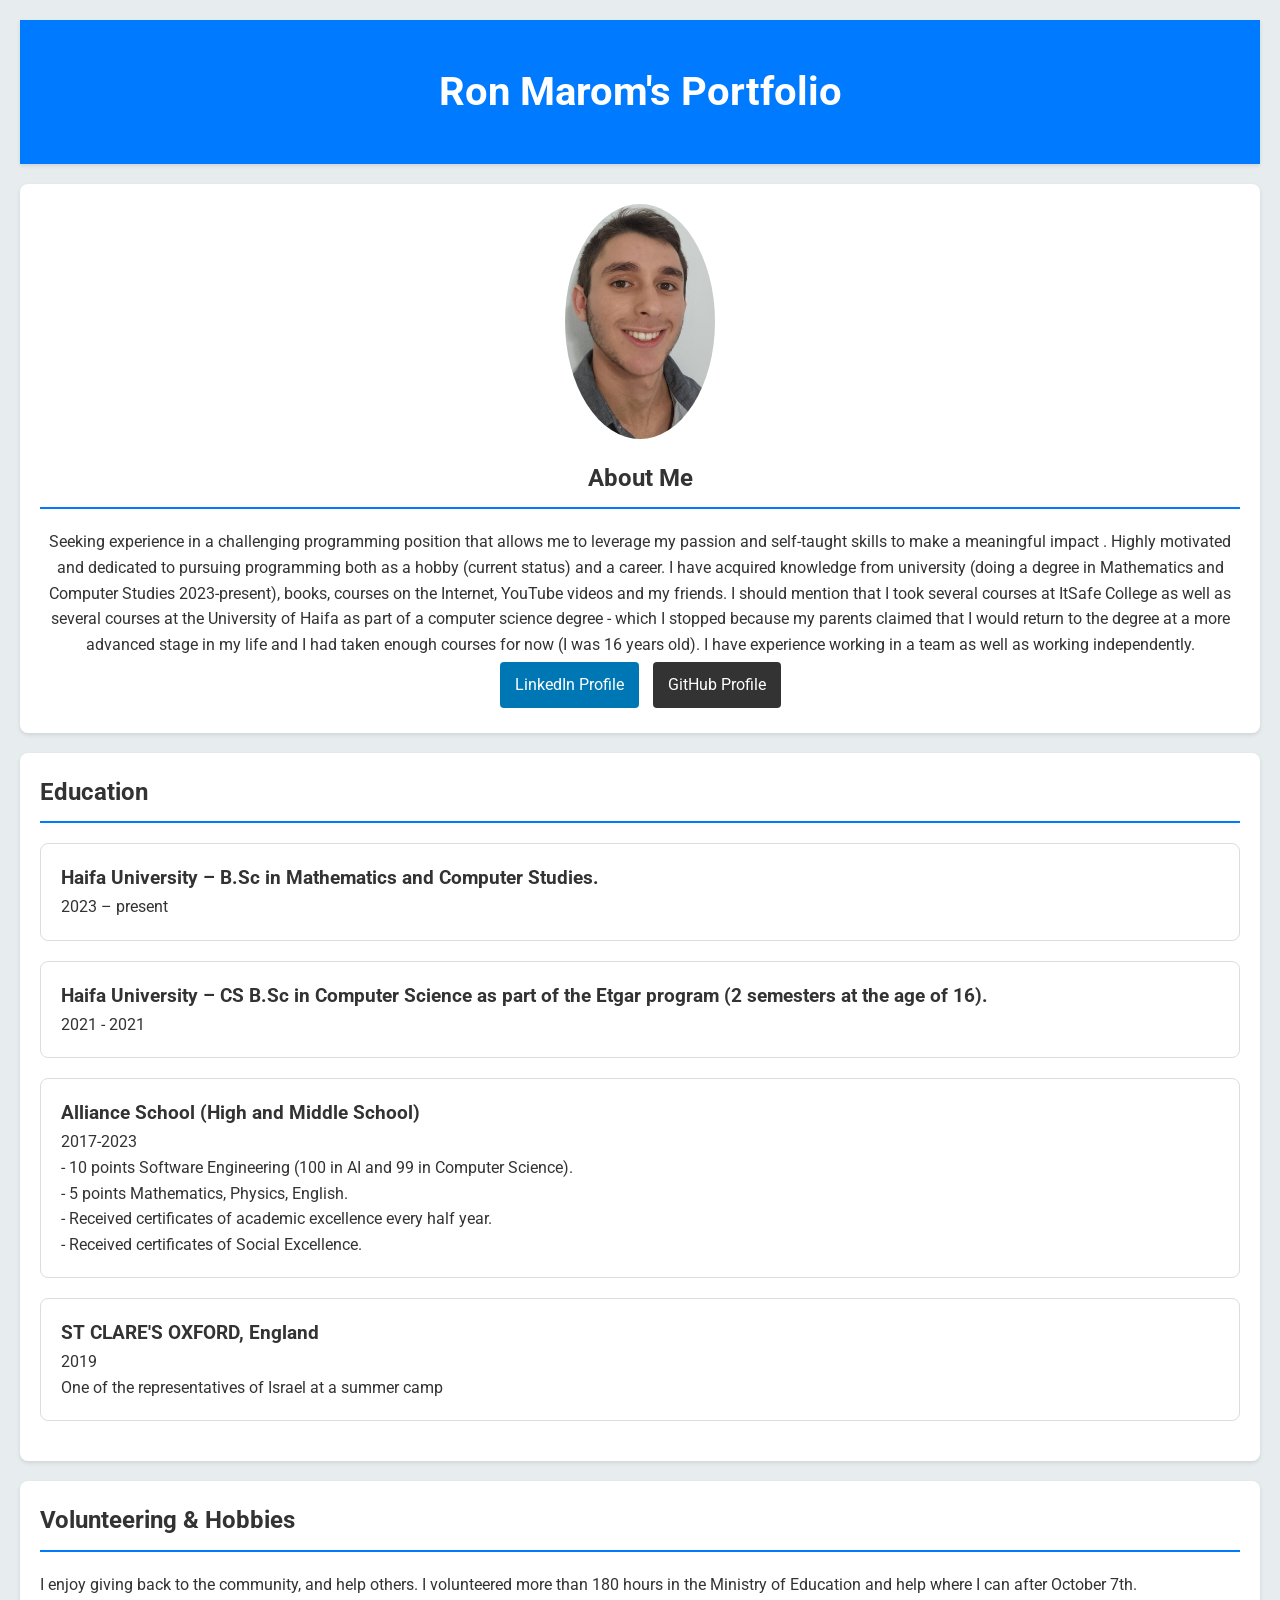
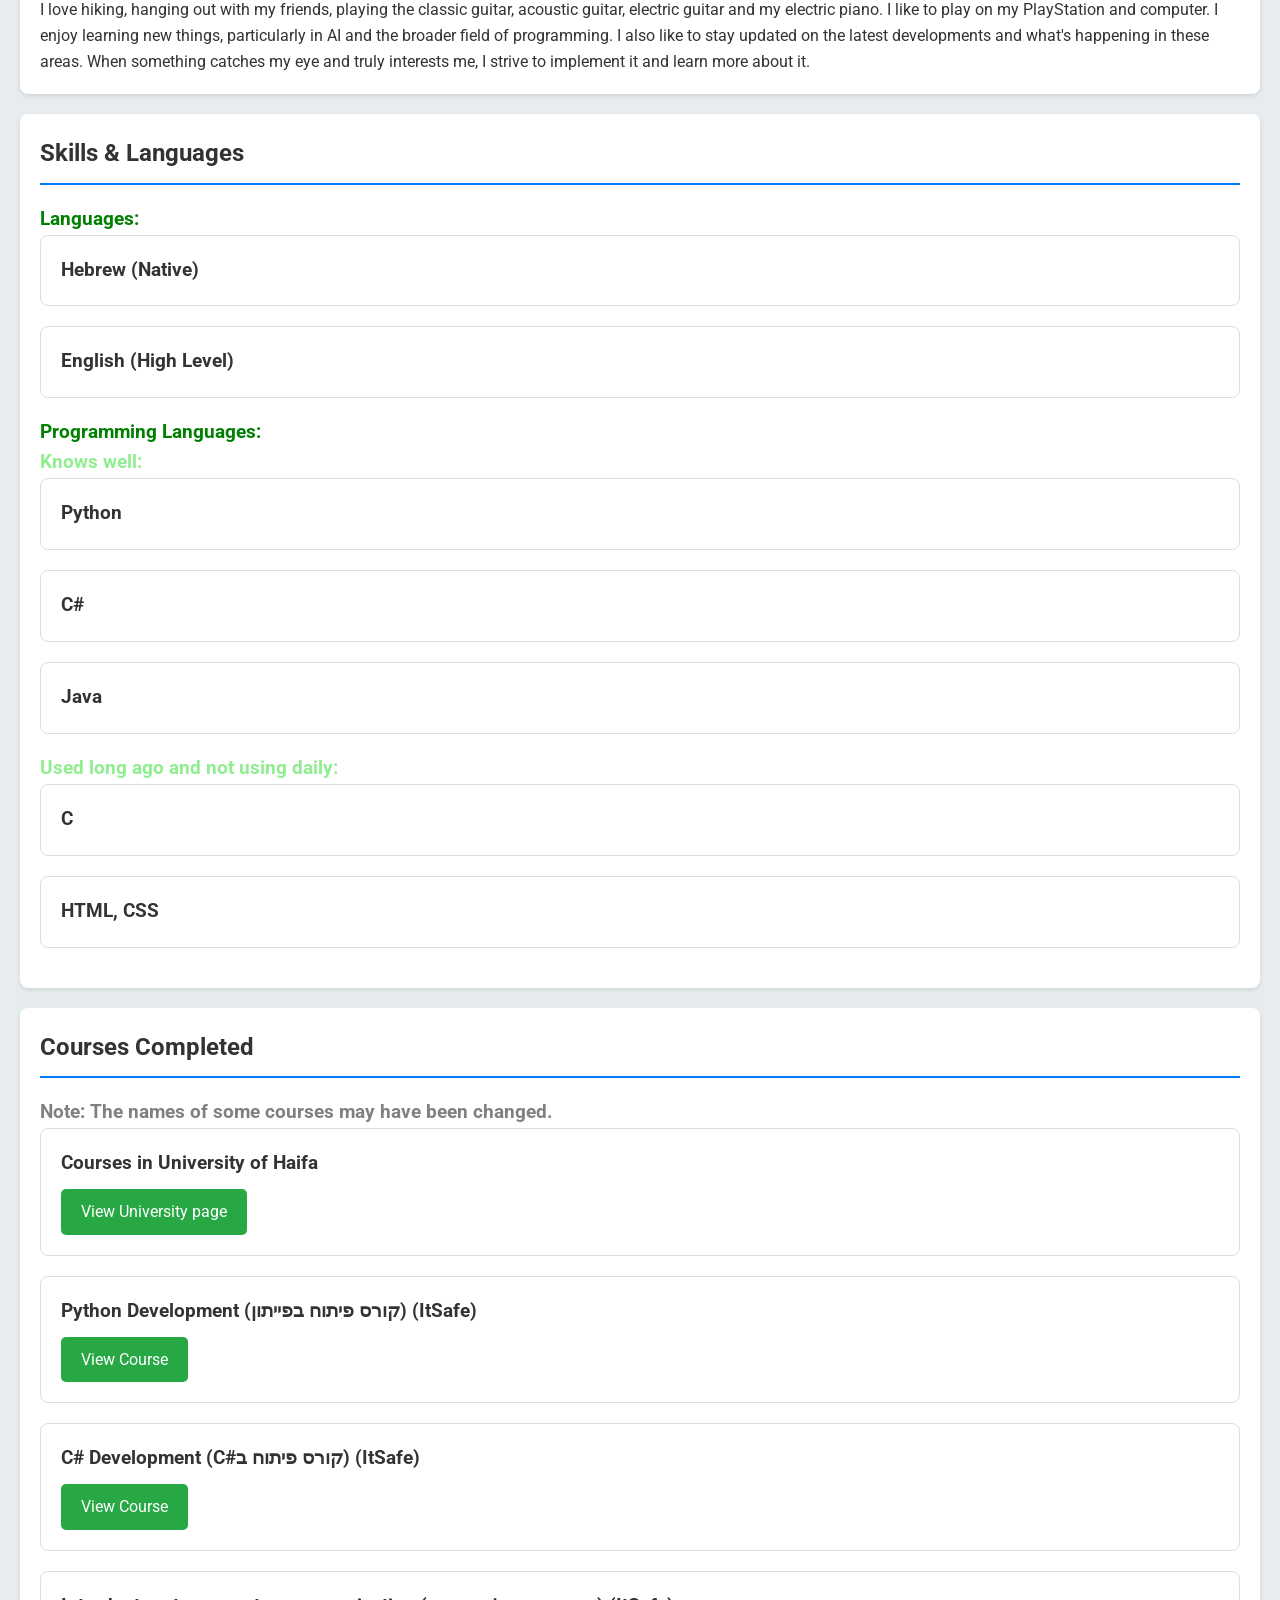
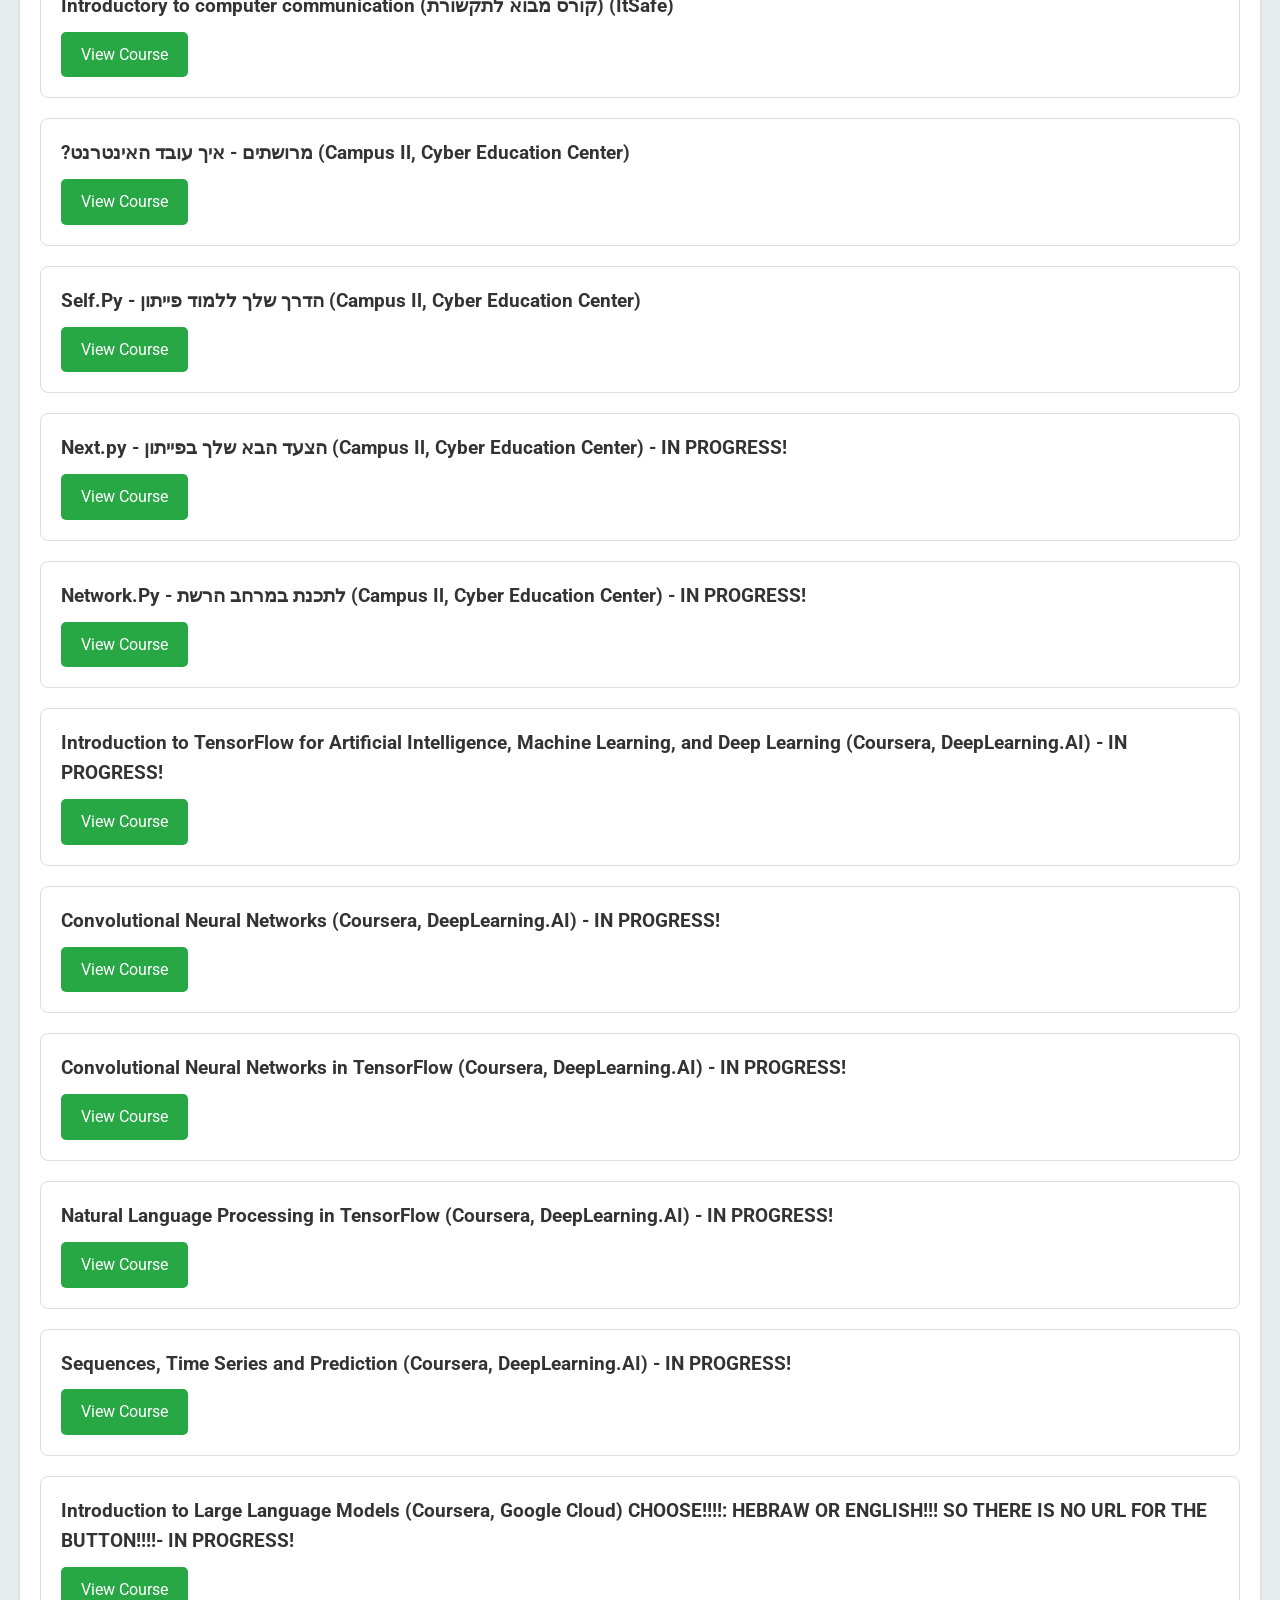
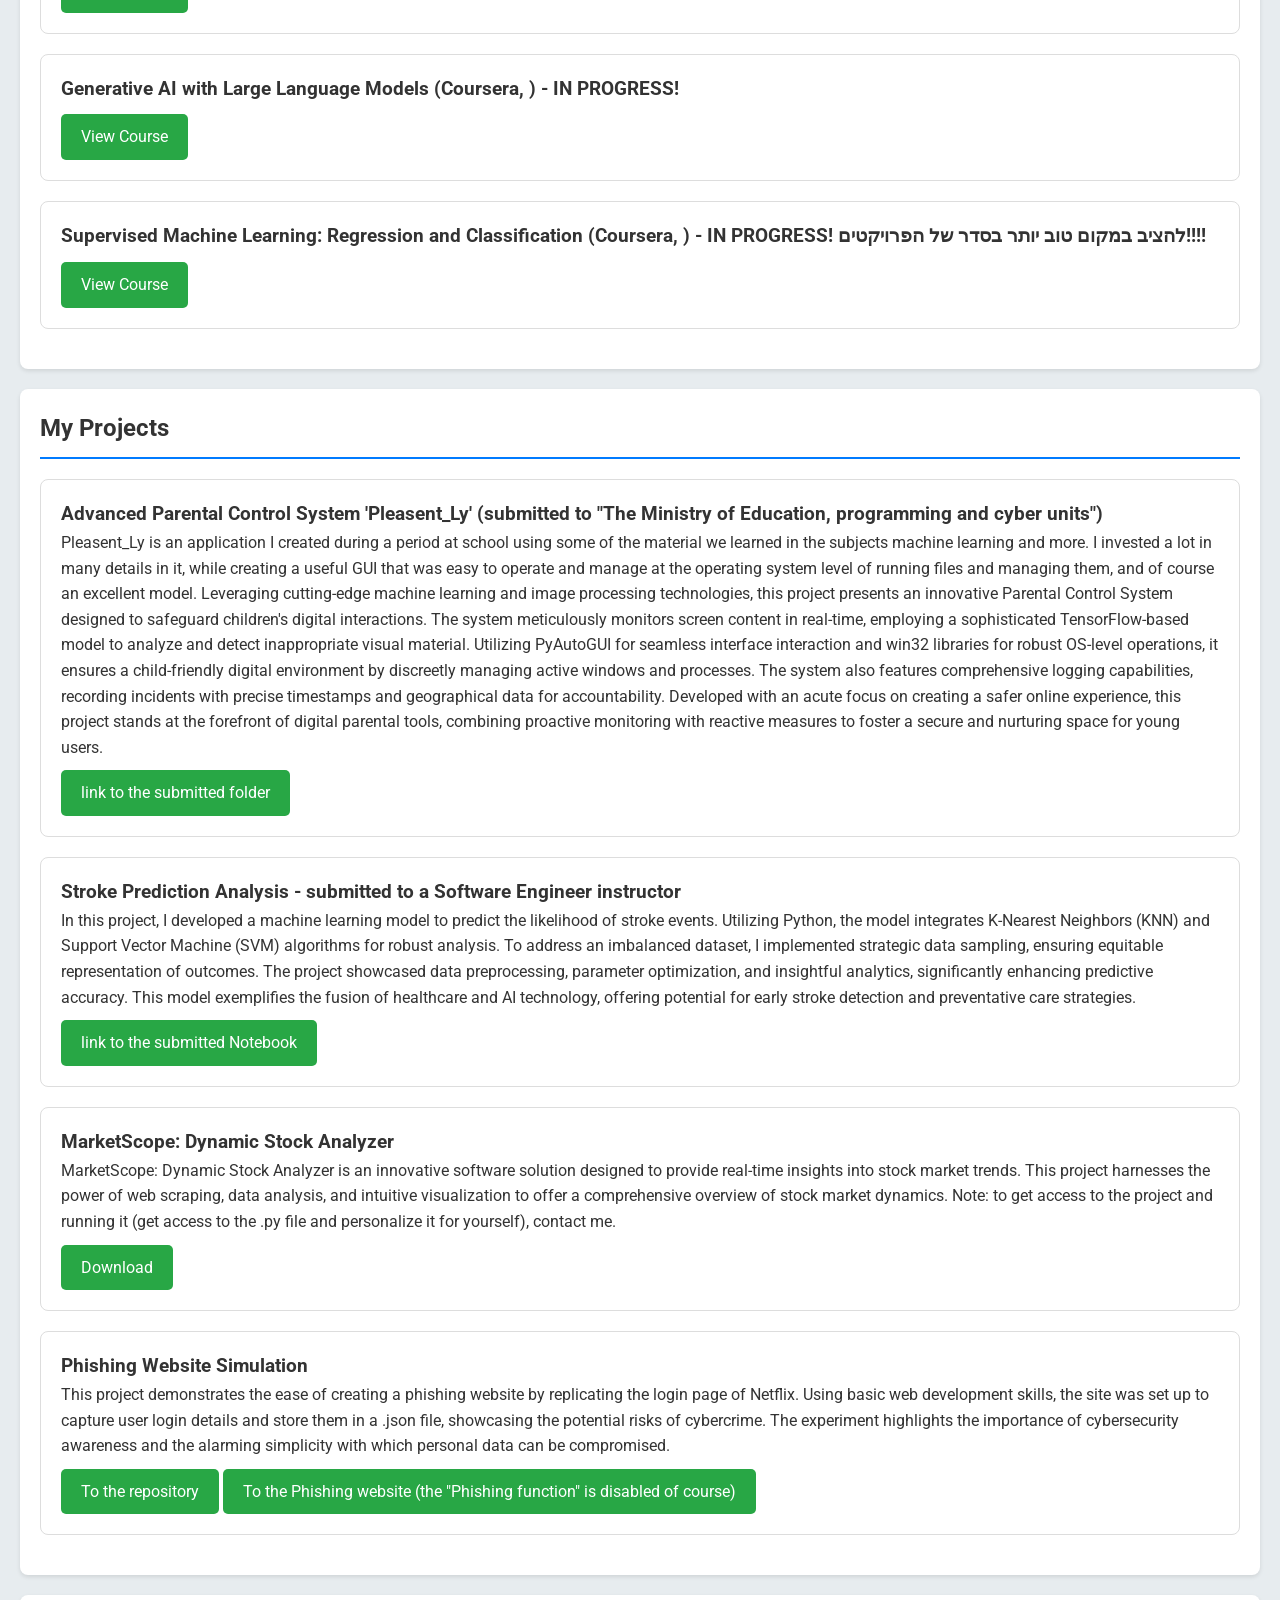
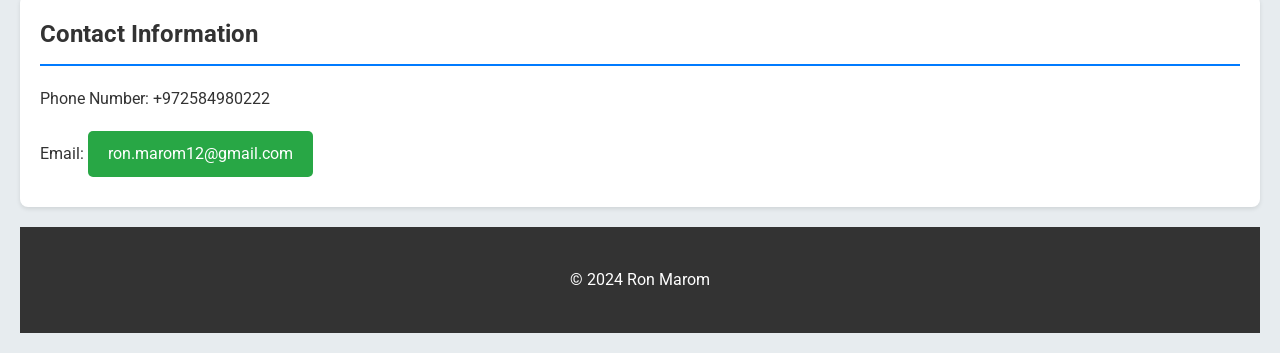
==== index.html @ 5d517dc3 "Update index.html" ====
<!DOCTYPE html>
<html lang="en">
<head>
    <meta charset="UTF-8">
    <meta name="viewport" content="width=device-width, initial-scale=1.0">
    <title>Ron Marom's Portfolio</title>
    <link rel="stylesheet" href="style.css">
</head>
<body>
    <header>
        <h1>Ron Marom's Portfolio</h1>
    </header>

    <section id="about-me">
        <img src="/picture website ron marom.jpg" alt="Ron Marom" class="profile-pic">
        <div class="about-me-content">
            <h2>About Me</h2>
            <p>Seeking experience in a challenging programming position that allows me to leverage my passion and self-taught skills to make a meaningful impact . Highly motivated and dedicated to pursuing programming both as a hobby (current status) and a career. I have acquired knowledge from university (doing a degree in Mathematics and Computer Studies 2023-present), books, courses on the Internet, YouTube videos and my friends. I should mention that I took several courses at ItSafe College as well as several courses at the University of Haifa as part of a computer science degree - which I stopped because my parents claimed that I would return to the degree at a more advanced stage in my life and I had taken enough courses for now (I was 16 years old). I have experience working in a team as well as working independently.</p>
            <a href="https://www.linkedin.com/in/ron-marom-87253628a/" target="_blank" class="linkedin-button">LinkedIn Profile</a>
            <a href="https://github.com/ron-marom12" target="_blank" class="github-button">GitHub Profile</a>
        </div>
    </section>


    <section id="education">
        <h2>Education</h2>
	<div class="education-class">
        <h3>Haifa University – B.Sc in Mathematics and Computer Studies.</h3>
	<p>2023 – present</p>
        </div>
	<div class="education-class">
        <h3>Haifa University – CS B.Sc in Computer Science as part of the Etgar program (2 semesters at the age of 16).</h3>
	<p>2021 - 2021</p>
        </div>
	<div class="education-class">
        <h3>Alliance School (High and Middle School)</h3>
	<p>2017-2023</p>
	<p>- 10 points Software Engineering (100 in AI and 99 in Computer Science).</p>
	<p>- 5 points Mathematics, Physics, English.</p>
	<p>- Received certificates of academic excellence every half year.</p>
	<p>- Received certificates of Social Excellence.</p>
        </div>
	<div class="education-class">
        <h3>ST CLARE'S OXFORD, England</h3>
	<p>
	   <p>2019</p>
	   <p>One of the representatives of Israel at a summer camp</p>
	</p>
        </div>
<!-- 	<div class="education-class">
        <h3>a new Educational institution</h3>
	<p></p>
        </div> -->
    </section>

	

    <section id="volunteering-hobbies">
        <h2>Volunteering & Hobbies</h2>
        <p>I enjoy giving back to the community, and help others. I volunteered more than 180 hours in the Ministry of Education and help where I can after October 7th.</p>
	<p></p>
	<p></p>
        <p>I love hiking, hanging out with my friends, playing the classic guitar, acoustic guitar, electric guitar and my electric piano. I like to play on my PlayStation and computer. I enjoy learning new things, particularly in AI and the broader field of programming. I also like to stay updated on the latest developments and what's happening in these areas. When something catches my eye and truly interests me, I strive to implement it and learn more about it.</p>
    </section>


	
    <section id="skills-languages">
        <h2>Skills & Languages</h2>
	<h3 style="color:green;">Languages:</h3>
	<div class="skills-languages-class">
        <h3>Hebrew (Native)</h3>
        </div>
	<div class="skills-languages-class">
        <h3>English (High Level)</h3>
        </div>
        <h3  style="color:green;">Programming Languages:</h3>
	<h3 style="color:lightgreen;">Knows well:</h3>
	<div class="skills-languages-class">
        <h3>Python</h3>
        </div>
	<div class="skills-languages-class">
        <h3>C#</h3>
        </div>
	<div class="skills-languages-class">
        <h3>Java</h3>
        </div>
	<h3 style="color:lightgreen;">Used long ago and not using daily:</h3>
	<div class="skills-languages-class">
        <h3>C</h3>
        </div>
	<div class="skills-languages-class">
        <h3>HTML, CSS</h3>
        </div>
<!-- 	<div class="skills-languages-class">
        <h3>a new programming language</h3>
        </div> -->
    </section>

        
<!-- לזכור קורסים רומאן איטסייף, קורסרה, קמפוס איי אל, להוסיף איפשהו שאוהב לקרוא ספרים מעניינים כולל במחשבים... וגם לכתוב על שמנגן, מנסה להתמחות ולהתנסות כמה שיותר במאשין לרנינג, לומד ואוהב מתמטיקה שכמובן זה בא ביחד עם המאשין לרנינג, ועוד,12
<!-- לבדוק קורסים ודברים להוסיף מהקורות חיים ומהקובץ קורסים שעשיתי -->
    <section id="courses">
        <h2>Courses Completed</h2>
	<h3 style="color:grey;">Note: The names of some courses may have been changed.</h3>
	<div class="course">
	    <h3>Courses in University of Haifa</h3>
            <a href="https://www.haifa.ac.il/" target="_blank">View University page</a>
        </div>
        <div class="course">
            <h3>Python Development (קורס פיתוח בפייתון) (ItSafe)</h3>
            <a href="https://www.itsafe.co.il/courses" target="_blank">View Course</a>
        </div>
	<div class="course">
            <h3>C# Development (C#קורס פיתוח ב) (ItSafe)</h3>
            <a href="https://www.itsafe.co.il/courses" target="_blank">View Course</a>
        </div>
        <div class="course">
            <h3>Introductory to computer communication (קורס מבוא לתקשורת) (ItSafe)</h3>
            <a href="https://www.itsafe.co.il/courses" target="_blank">View Course</a>
        </div>
	<div class="course">
            <h3>?מרושתים - איך עובד האינטרנט (Campus Il, Cyber Education Center)</h3>
            <a href="https://campus.gov.il/course/cs-gov-cs-reshatot101" target="_blank">View Course</a>
        </div>
        <div class="course">
            <h3>Self.Py - הדרך שלך ללמוד פייתון (Campus Il, Cyber Education Center)</h3>
            <a href="https://campus.gov.il/course/cs-gov-pythonselfpy101-he" target="_blank">View Course</a>
        </div>
	<div class="course">
            <h3>Next.py - הצעד הבא שלך בפייתון (Campus Il, Cyber Education Center) - IN PROGRESS!</h3>
            <a href="https://campus.gov.il/course/cs-gov-cs-nextpy102" target="_blank">View Course</a>
        </div>
	<div class="course">
            <h3>Network.Py - לתכנת במרחב הרשת (Campus Il, Cyber Education Center) - IN PROGRESS!</h3>
            <a href="https://campus.gov.il/course/cs-gov-cs-networkpy103" target="_blank">View Course</a>
        </div>
	<div class="course">
            <h3>Introduction to TensorFlow for Artificial Intelligence, Machine Learning, and Deep Learning (Coursera, DeepLearning.AI) - IN PROGRESS!</h3>
            <a href="https://www.coursera.org/learn/introduction-tensorflow" target="_blank">View Course</a>
        </div>
	<div class="course">
            <h3>Convolutional Neural Networks (Coursera, DeepLearning.AI) - IN PROGRESS!</h3>
            <a href="https://www.coursera.org/learn/convolutional-neural-networks" target="_blank">View Course</a>
        </div>
	<div class="course">
            <h3>Convolutional Neural Networks in TensorFlow (Coursera, DeepLearning.AI) - IN PROGRESS!</h3>
            <a href="https://www.coursera.org/learn/convolutional-neural-networks-tensorflow" target="_blank">View Course</a>
        </div>
	<div class="course">
            <h3>Natural Language Processing in TensorFlow (Coursera, DeepLearning.AI) - IN PROGRESS!</h3>
            <a href="https://www.coursera.org/learn/natural-language-processing-tensorflow" target="_blank">View Course</a>
        </div>
	<div class="course">
            <h3>Sequences, Time Series and Prediction (Coursera, DeepLearning.AI) - IN PROGRESS!</h3>
            <a href="https://www.coursera.org/learn/tensorflow-sequences-time-series-and-prediction" target="_blank">View Course</a>
        </div>
	<div class="course">
            <h3>Introduction to Large Language Models (Coursera, Google Cloud) CHOOSE!!!!: HEBRAW OR ENGLISH!!! SO THERE IS NO URL FOR THE BUTTON!!!!- IN PROGRESS!</h3>
            <a href="course-url" target="_blank">View Course</a>
        </div>
	<div class="course">
            <h3>Generative AI with Large Language Models (Coursera, ) - IN PROGRESS!</h3>
            <a href="https://www.coursera.org/learn/generative-ai-with-llms?action=enroll#modules" target="_blank">View Course</a>
        </div>
	<div class="course">
            <h3>Supervised Machine Learning: Regression and Classification (Coursera, ) - IN PROGRESS! להציב במקום טוב יותר בסדר של הפרויקטים!!!!</h3>
            <a href="https://www.coursera.org/learn/machine-learning" target="_blank">View Course</a>
        </div>
<!-- 	<div class="course">
            <h3>Course Title</h3>
            <a href="course-url" target="_blank">View Course</a>
        </div> -->
    </section>

	
    <section id="projects">
        <h2>My Projects</h2>
        <div class="project">
            <h3>Advanced Parental Control System 'Pleasent_Ly' (submitted to "The Ministry of Education, programming and cyber units")</h3>
            <p>Pleasent_Ly is an application I created during a period at school using some of the material we learned in the subjects machine learning and more. I invested a lot in many details in it, while creating a useful GUI that was easy to operate and manage at the operating system level of running files and managing them, and of course an excellent model. Leveraging cutting-edge machine learning and image processing technologies, this project presents an innovative Parental Control System designed to safeguard children's digital interactions. The system meticulously monitors screen content in real-time, employing a sophisticated TensorFlow-based model to analyze and detect inappropriate visual material. Utilizing PyAutoGUI for seamless interface interaction and win32 libraries for robust OS-level operations, it ensures a child-friendly digital environment by discreetly managing active windows and processes. The system also features comprehensive logging capabilities, recording incidents with precise timestamps and geographical data for accountability. Developed with an acute focus on creating a safer online experience, this project stands at the forefront of digital parental tools, combining proactive monitoring with reactive measures to foster a secure and nurturing space for young users.</p>
            <a href="https://drive.google.com/drive/folders/1erbhEa-tln_pJ8G30lc0pmxCx2pd1mB_?usp=sharing">link to the submitted folder</a>
        </div>
        <div class="project">
            <h3>Stroke Prediction Analysis - submitted to a Software Engineer instructor</h3>
            <p>In this project, I developed a machine learning model to predict the likelihood of stroke events. Utilizing Python, the model integrates K-Nearest Neighbors (KNN) and Support Vector Machine (SVM) algorithms for robust analysis. To address an imbalanced dataset, I implemented strategic data sampling, ensuring equitable representation of outcomes. The project showcased data preprocessing, parameter optimization, and insightful analytics, significantly enhancing predictive accuracy. This model exemplifies the fusion of healthcare and AI technology, offering potential for early stroke detection and preventative care strategies.</p>
            <a href="https://colab.research.google.com/drive/10Z0AX8seebVqzx-fBALNTyC-_MYOk-PQ?usp=sharing">link to the submitted Notebook</a>
        </div>
        <div class="project">
            <h3>MarketScope: Dynamic Stock Analyzer</h3>
            <p>MarketScope: Dynamic Stock Analyzer is an innovative software solution designed to provide real-time insights into stock market trends. This project harnesses the power of web scraping, data analysis, and intuitive visualization to offer a comprehensive overview of stock market dynamics. Note: to get access to the project and running it (get access to the .py file and personalize it for yourself), contact me.</p>
            <a href="https://github.com/ron-marom12/ron-marom12.github.io/blob/main/stock_analayze_USA.zip" download>Download</a>
        </div>
        <div class="project">
            <h3>Phishing Website Simulation</h3>
            <p>This project demonstrates the ease of creating a phishing website by replicating the login page of Netflix. Using basic web development skills, the site was set up to capture user login details and store them in a .json file, showcasing the potential risks of cybercrime. The experiment highlights the importance of cybersecurity awareness and the alarming simplicity with which personal data can be compromised.</p>
            <a href="https://github.com/ron-marom12/netflix">To the repository</a>
	    <a href="https://ron-marom12.github.io/netflix">To the Phishing website (the "Phishing function" is disabled of course)</a>
        </div>
<!--         <div class="project">
            <h3>Project Title</h3>
            <p>Project description...</p>
            <a href="path/to/project/file.zip" download>Download</a>
        </div> -->
    </section>
	
    <section id="contact-info">
        <h2>Contact Information</h2>
        <p>Phone Number: +972584980222</p>
        <p>Email: <a href="mailto:ron.marom12@gmail.com">ron.marom12@gmail.com</a></p>
    </section>

    <footer>
        <p>&copy; 2024 Ron Marom</p>
    </footer>
</body>
</html>
---- style.css ----
@import url('https://fonts.googleapis.com/css2?family=Roboto:wght@400;700&display=swap');

* {
    margin: 0;
    padding: 0;
    box-sizing: border-box;
}

body {
    font-family: 'Roboto', sans-serif;
    line-height: 1.6;
    background-color: #e7ecef;
    color: #333;
    padding: 20px;
}

header {
    background: #007bff;
    color: #fff;
    padding: 40px 0;
    text-align: center;
    box-shadow: 0 2px 4px rgba(0,0,0,0.1);
}

header h1 {
    font-size: 2.5rem;
}

section {
    margin: 20px 0;
    padding: 20px;
    background: white;
    border-radius: 8px;
    box-shadow: 0 2px 4px rgba(0,0,0,0.1);
}

#about-me h2, #skills-languages h2, #education h2, #projects h2, #volunteering-hobbies h2, #courses h2, #contact-info h2 {
    border-bottom: 2px solid #007bff;
    padding-bottom: 10px;
    margin-bottom: 20px;
}

#about-me {
    display: flex;
    flex-direction: column;
    align-items: center;
    text-align: center;
}

.profile-pic {
    width: 100%;
    max-width: 150px;
    height: auto;
    border-radius: 50%;
    margin-bottom: 20px;
}

.education-class, .skills-languages-class, .course, .project, .volunteering-hobbies {
    margin-bottom: 20px;
    padding: 20px;
    border: 1px solid #ddd;
    border-radius: 8px;
}

.education-class:hover, .skills-languages-class:hover, .project:hover, .course:hover {
    transform: translateY(-5px);
    box-shadow: 0 5px 15px rgba(0,0,0,0.2);
}

.linkedin-button, .github-button {
    padding: 10px 15px;
    margin: 5px;
    background-color: #0077b5;
    color: #fff;
    text-decoration: none;
    border-radius: 4px;
    transition: background-color 0.2s;
}

.github-button {
    background-color: #333;
}

.linkedin-button:hover {
    background-color: #005983;
}

.github-button:hover {
    background-color: #24292e;
}

footer {
    text-align: center;
    padding: 40px 0;
    background: #333;
    color: white;
}

a {
    display: inline-block;
    margin-top: 10px;
    padding: 10px 20px;
    background-color: #28a745;
    color: white;
    text-decoration: none;
    border-radius: 5px;
    transition: background-color 0.3s ease;
}

a:hover {
    background-color: #218838;
}

#contact-info p {
    margin-bottom: 10px;
}
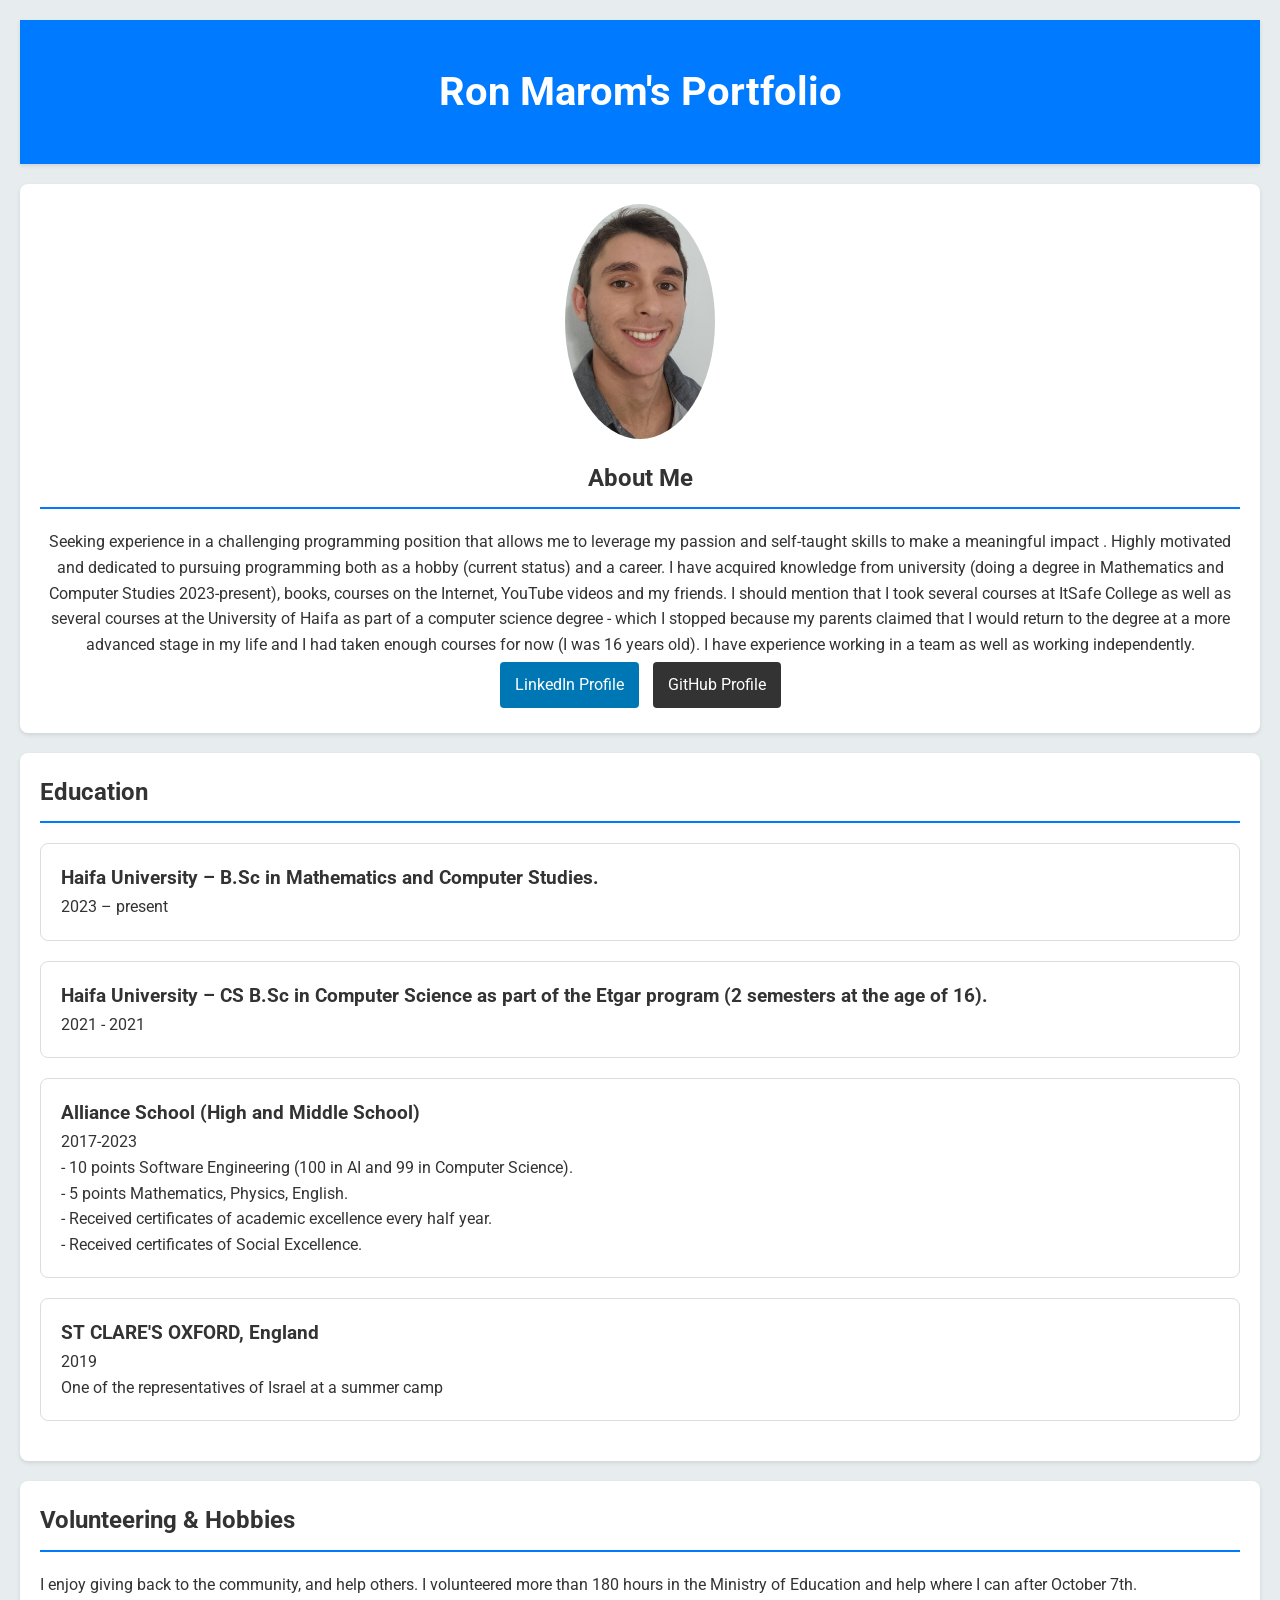
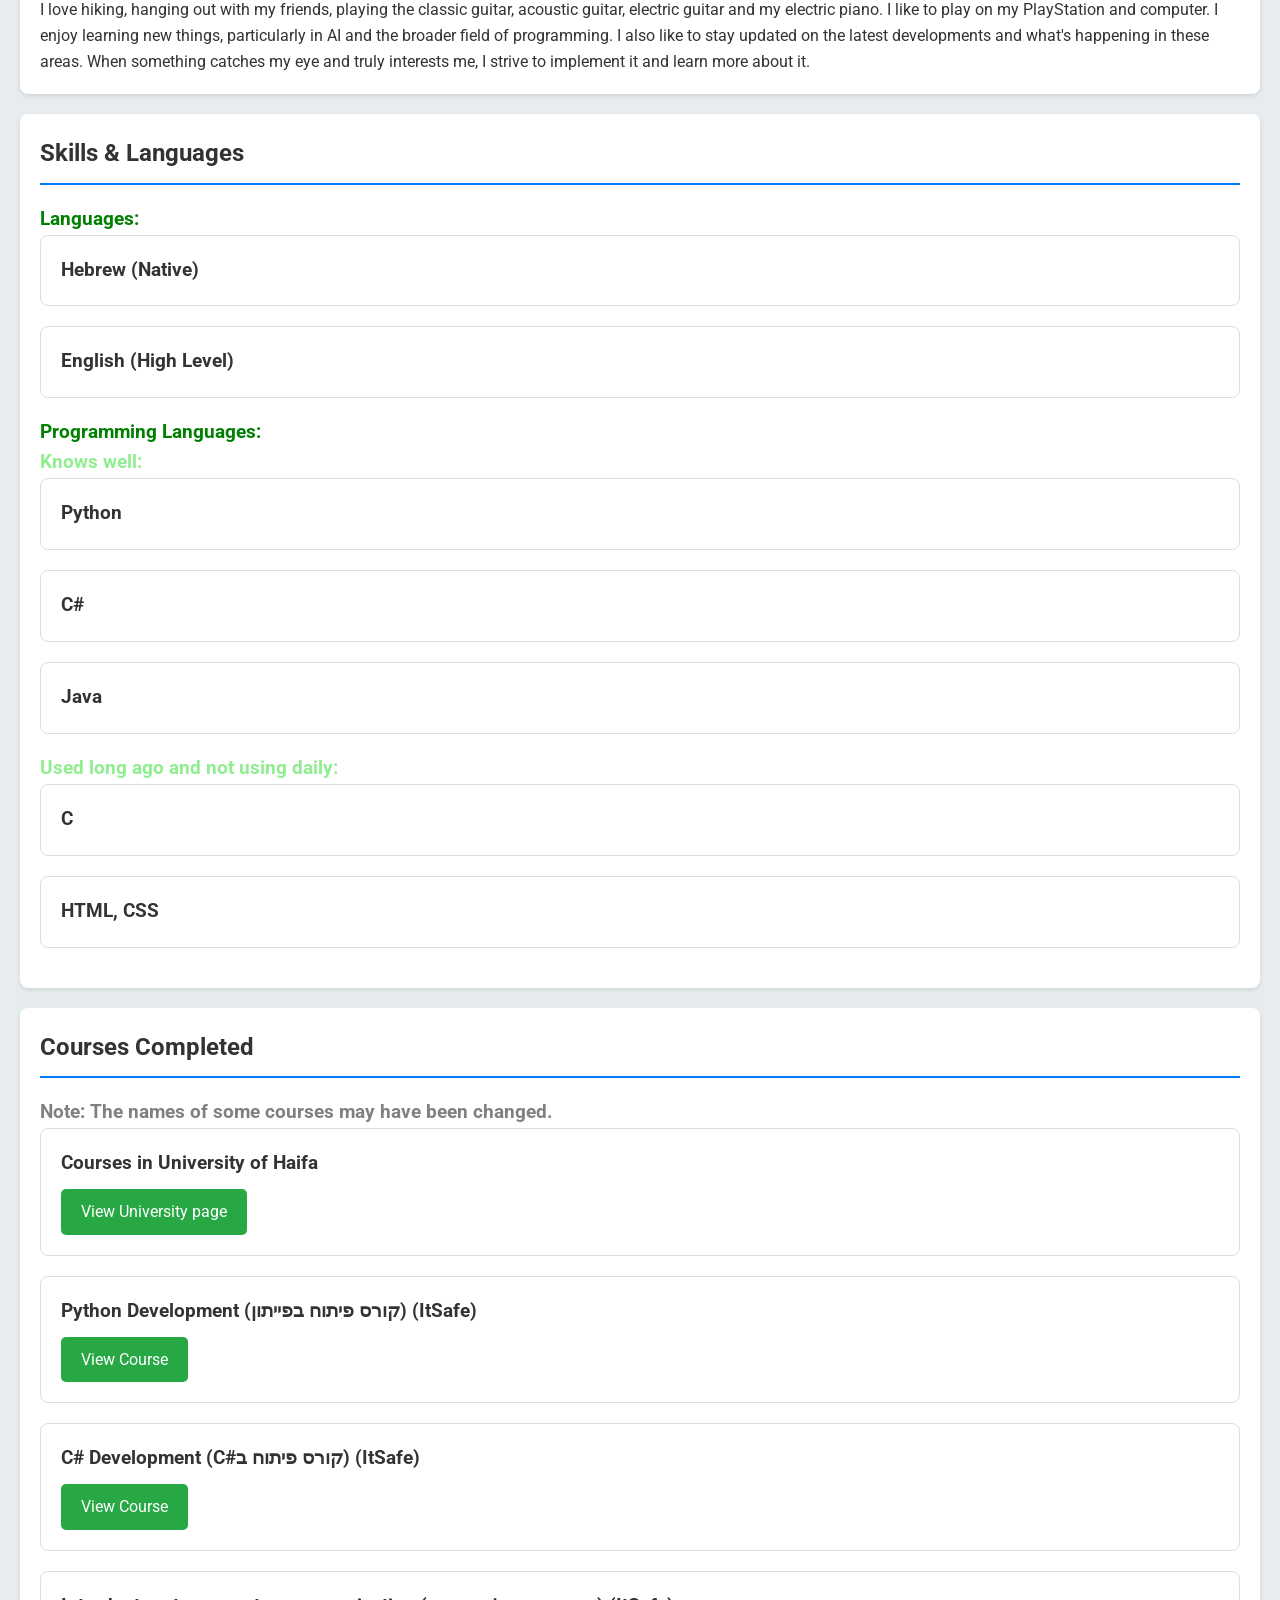
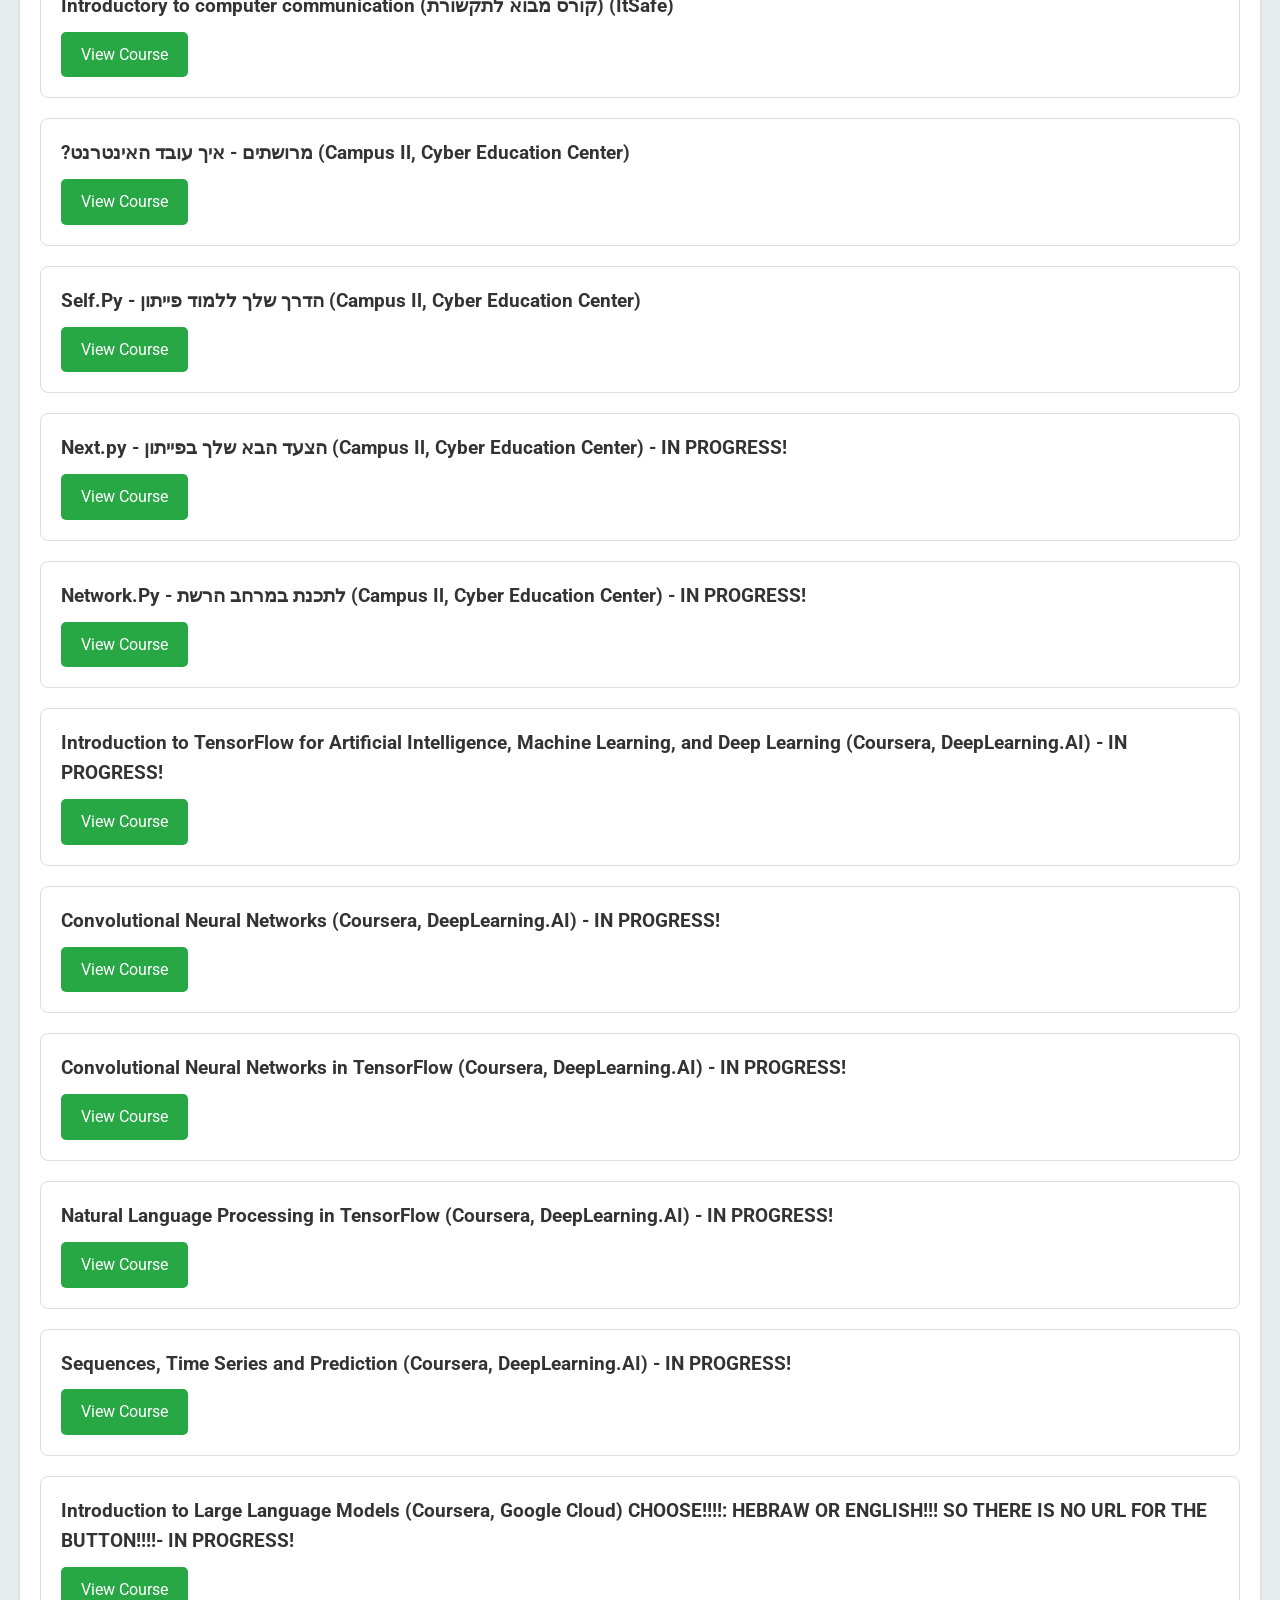
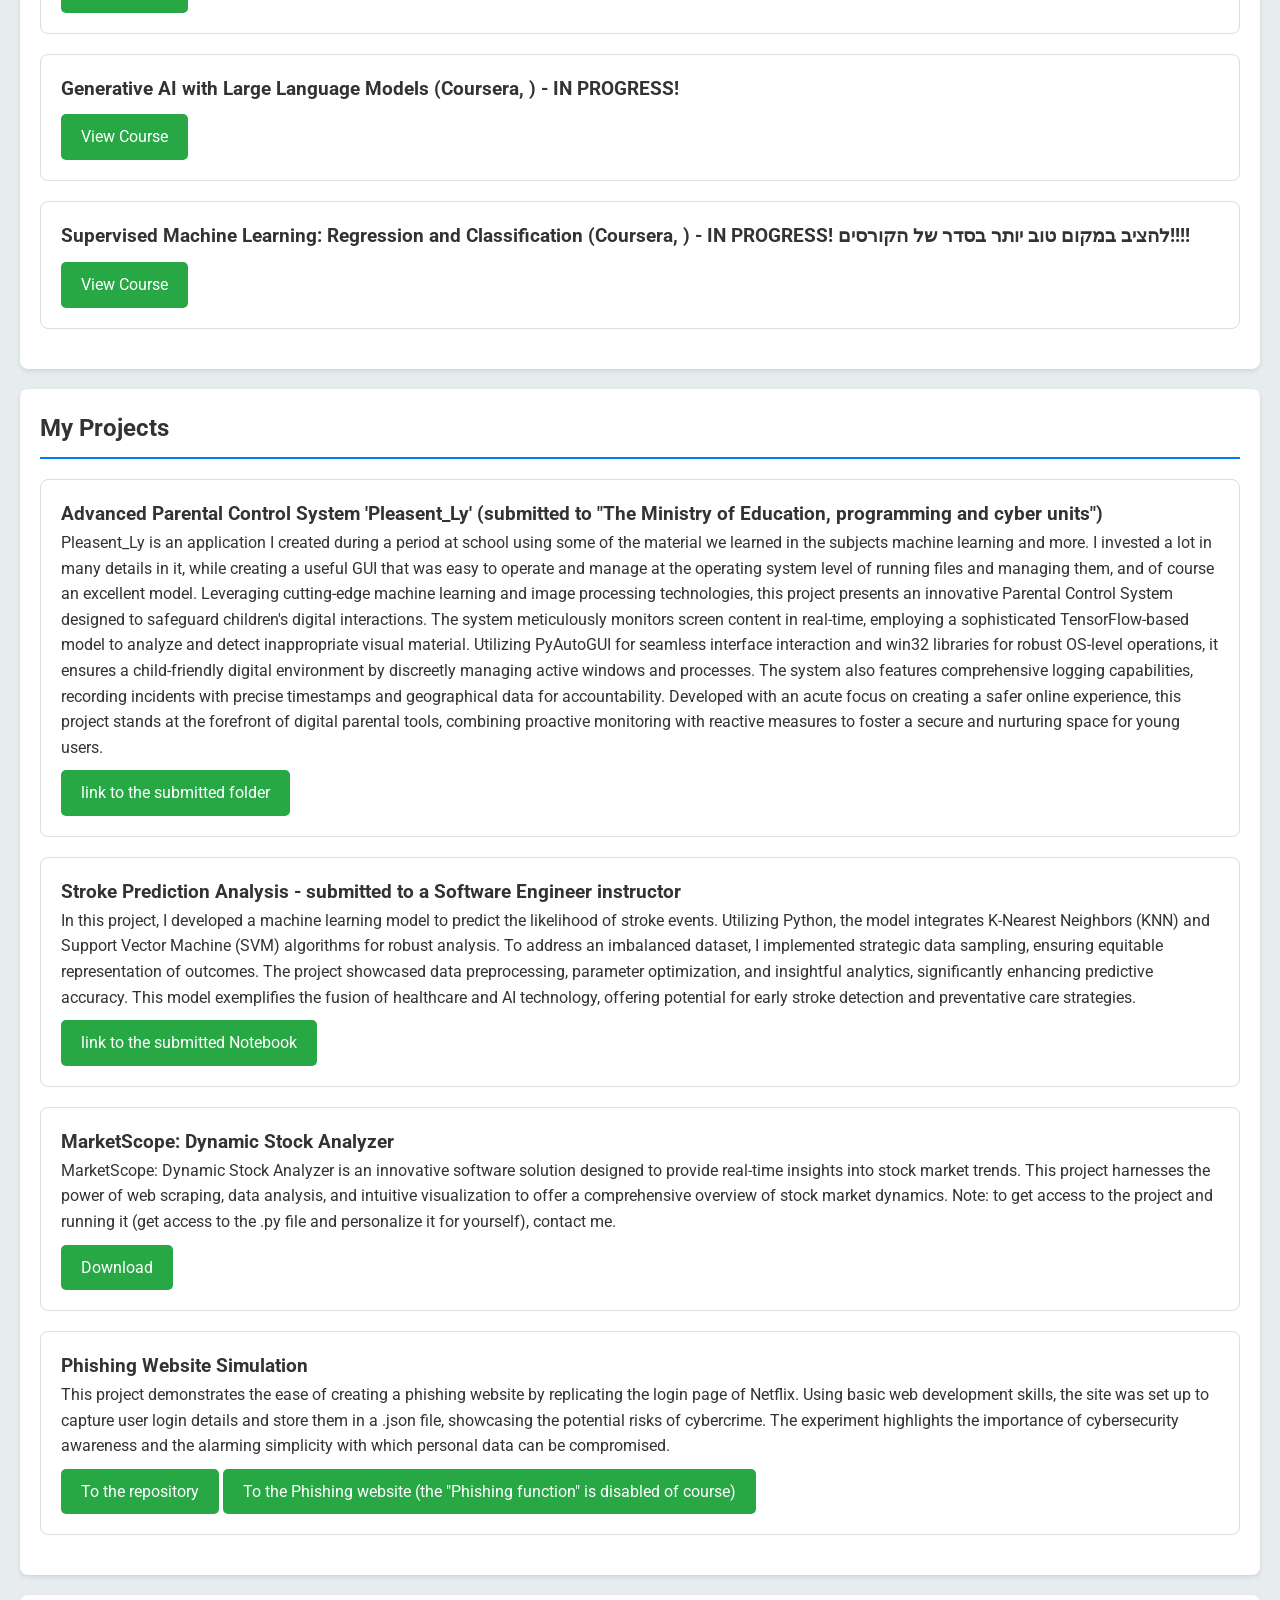
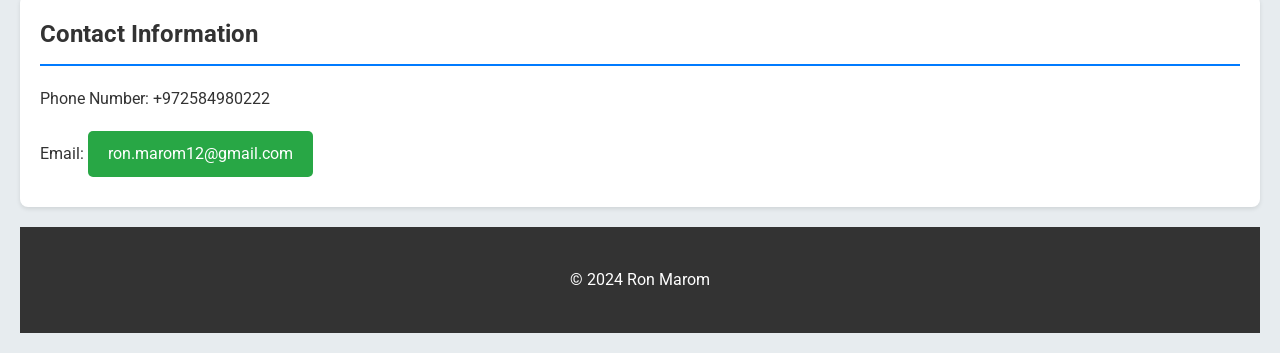
==== commit f44efb63: "Update index.html" ====
--- a/index.html
+++ b/index.html
@@ -164,7 +164,7 @@
             <a href="https://www.coursera.org/learn/generative-ai-with-llms?action=enroll#modules" target="_blank">View Course</a>
         </div>
 	<div class="course">
-            <h3>Supervised Machine Learning: Regression and Classification (Coursera, ) - IN PROGRESS! להציב במקום טוב יותר בסדר של הפרויקטים!!!!</h3>
+            <h3>Supervised Machine Learning: Regression and Classification (Coursera, ) - IN PROGRESS! להציב במקום טוב יותר בסדר של הקורסים!!!!</h3>
             <a href="https://www.coursera.org/learn/machine-learning" target="_blank">View Course</a>
         </div>
 <!-- 	<div class="course">
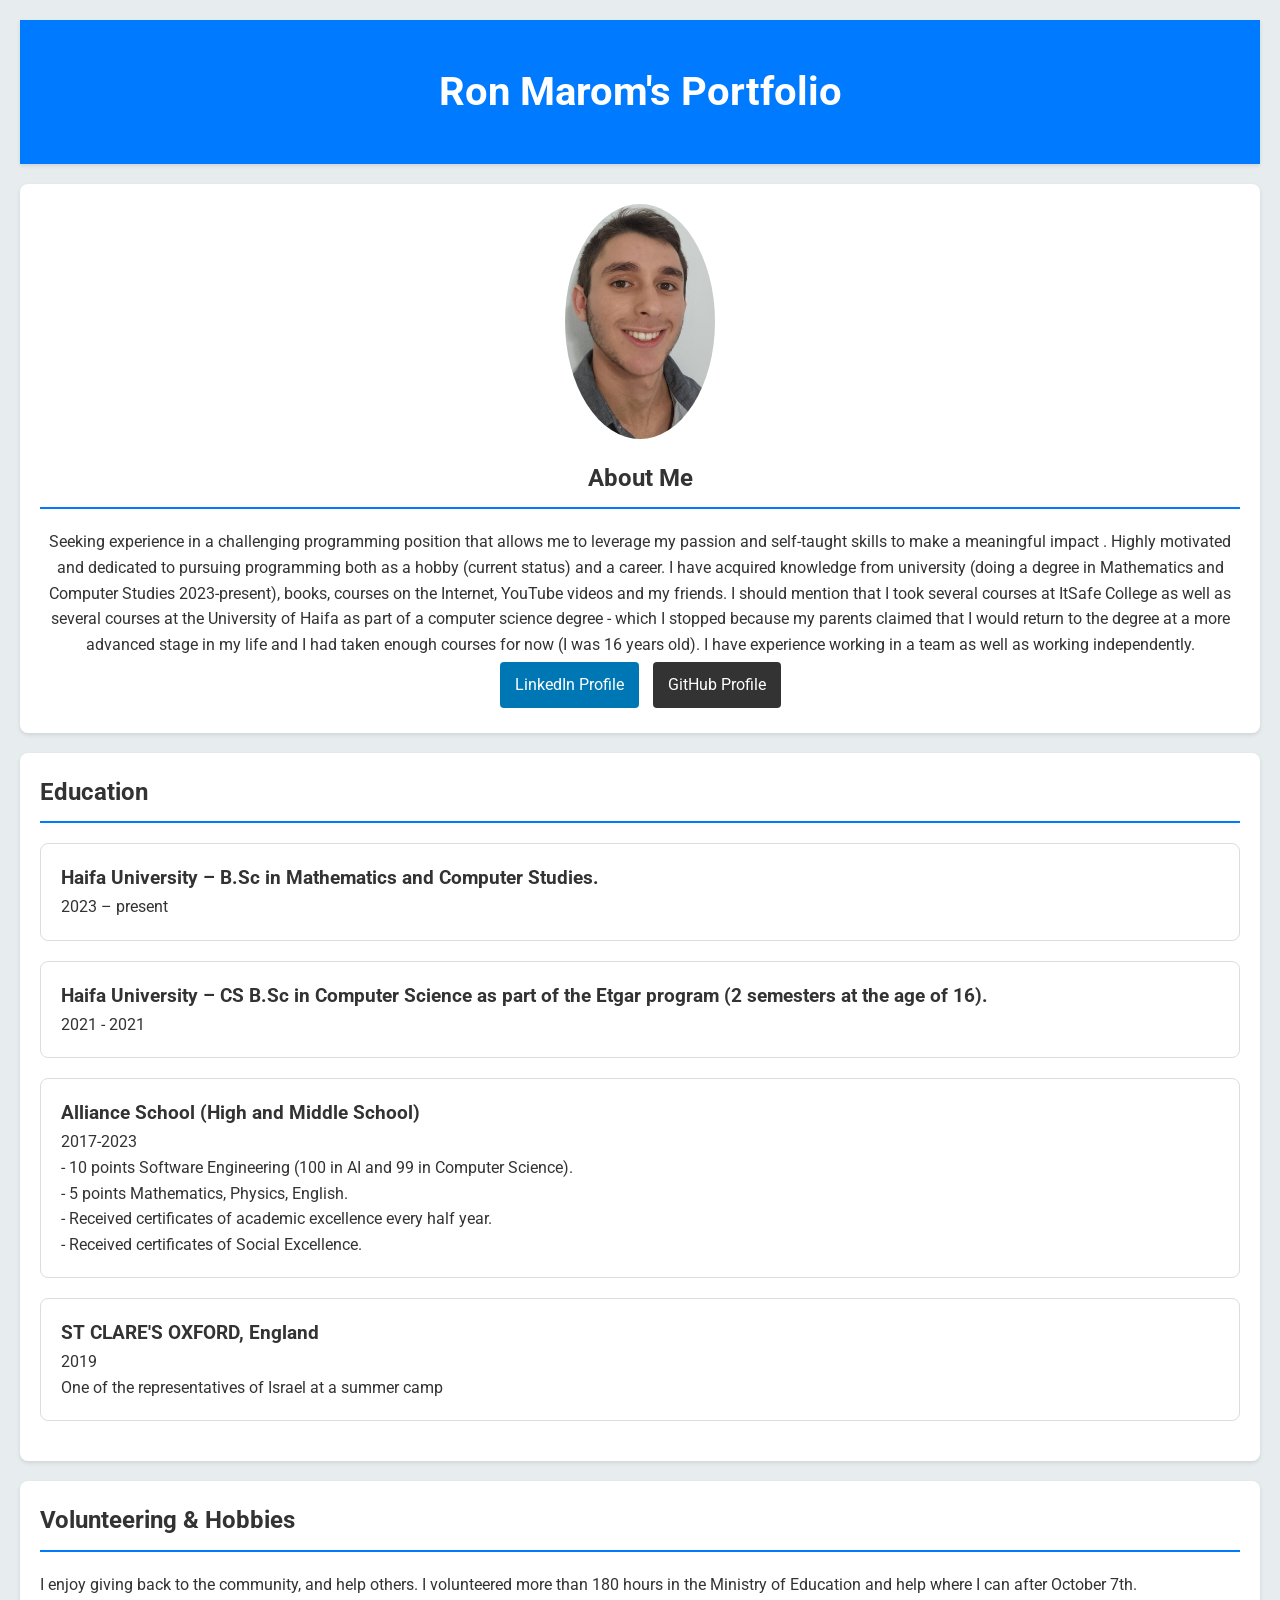
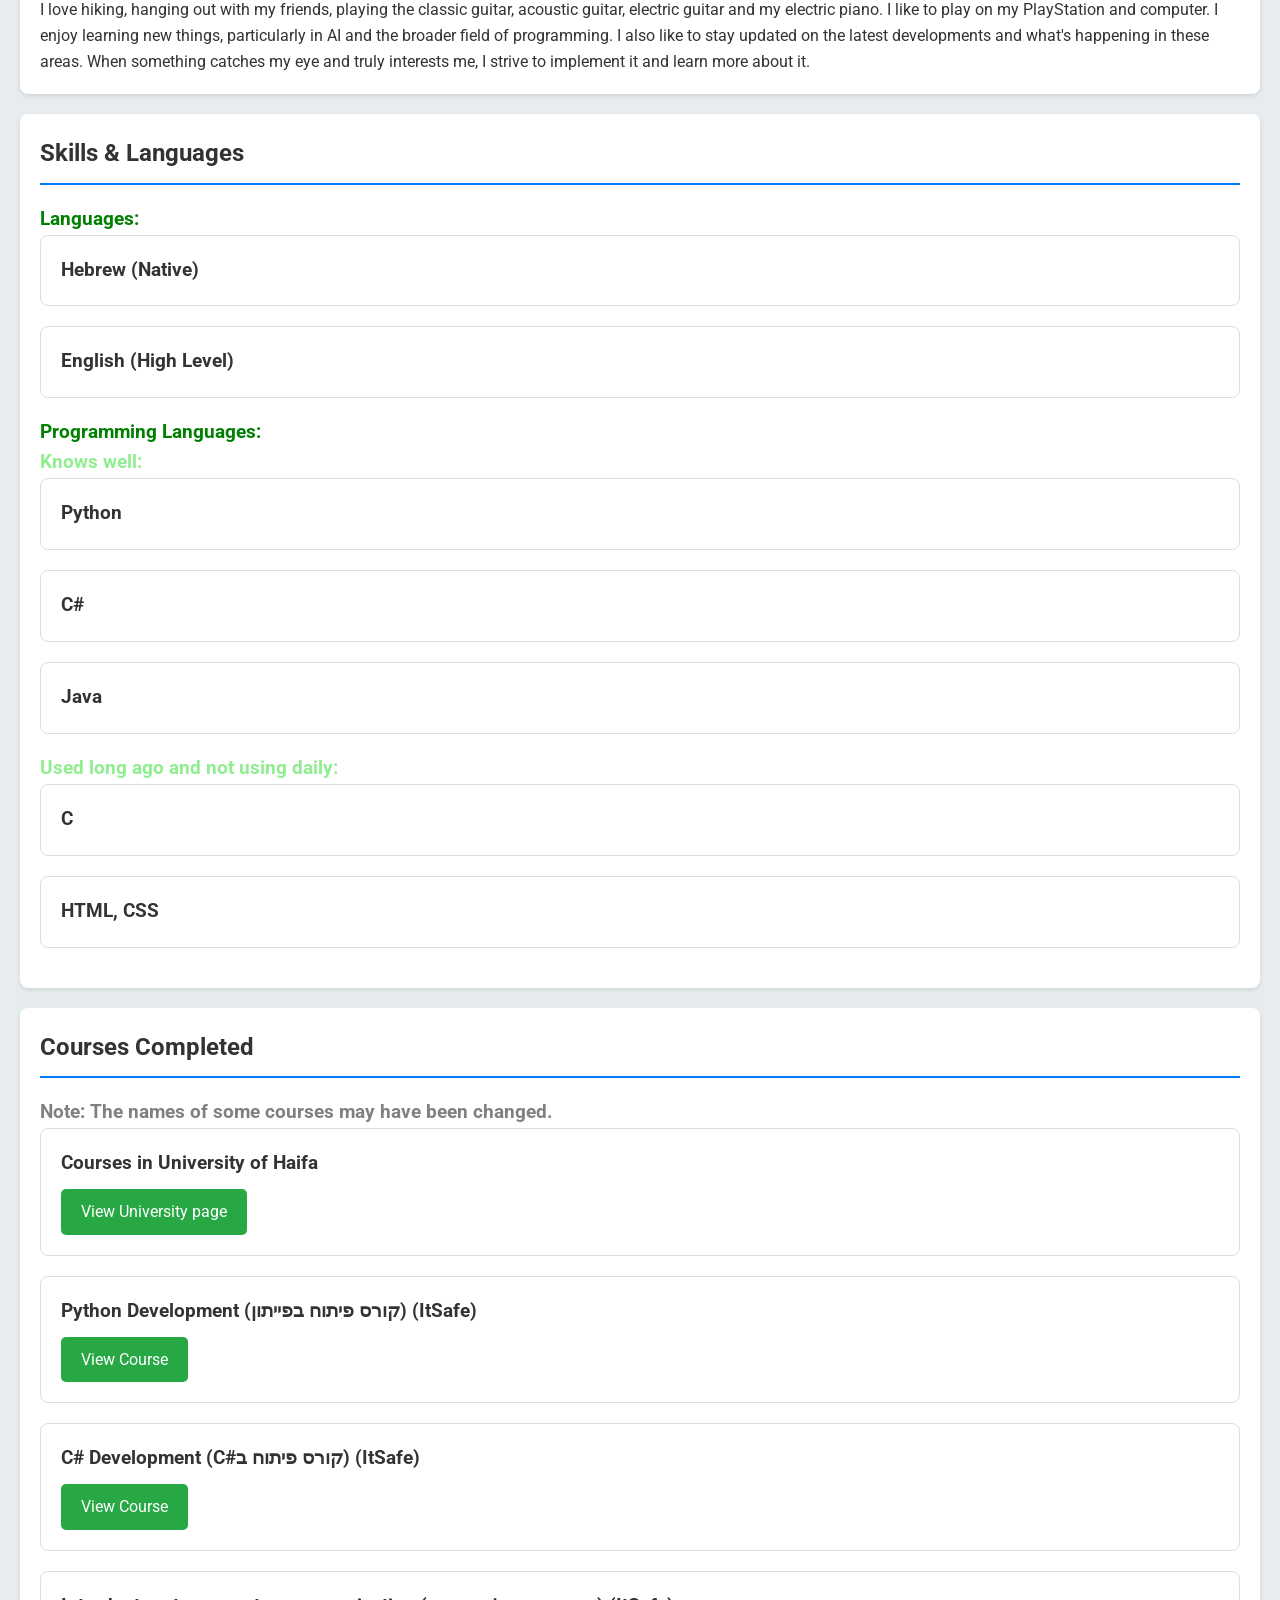
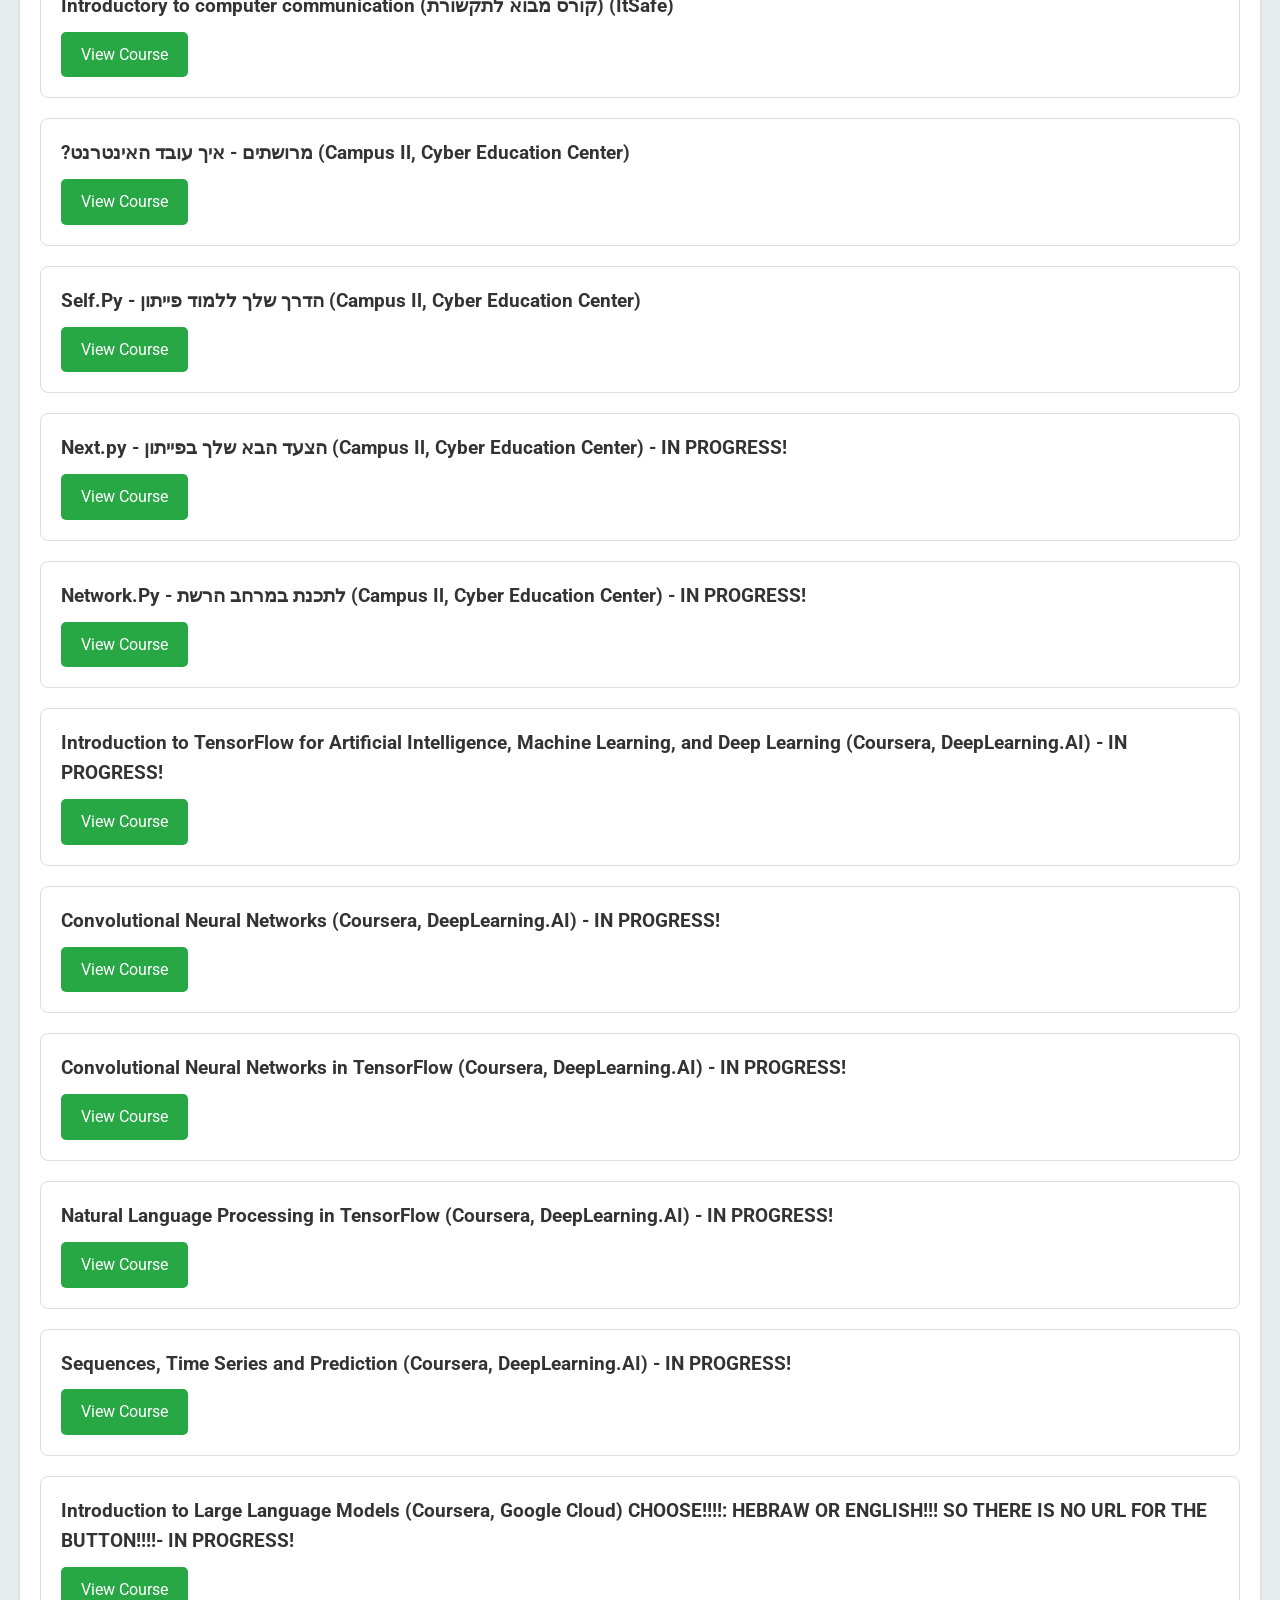
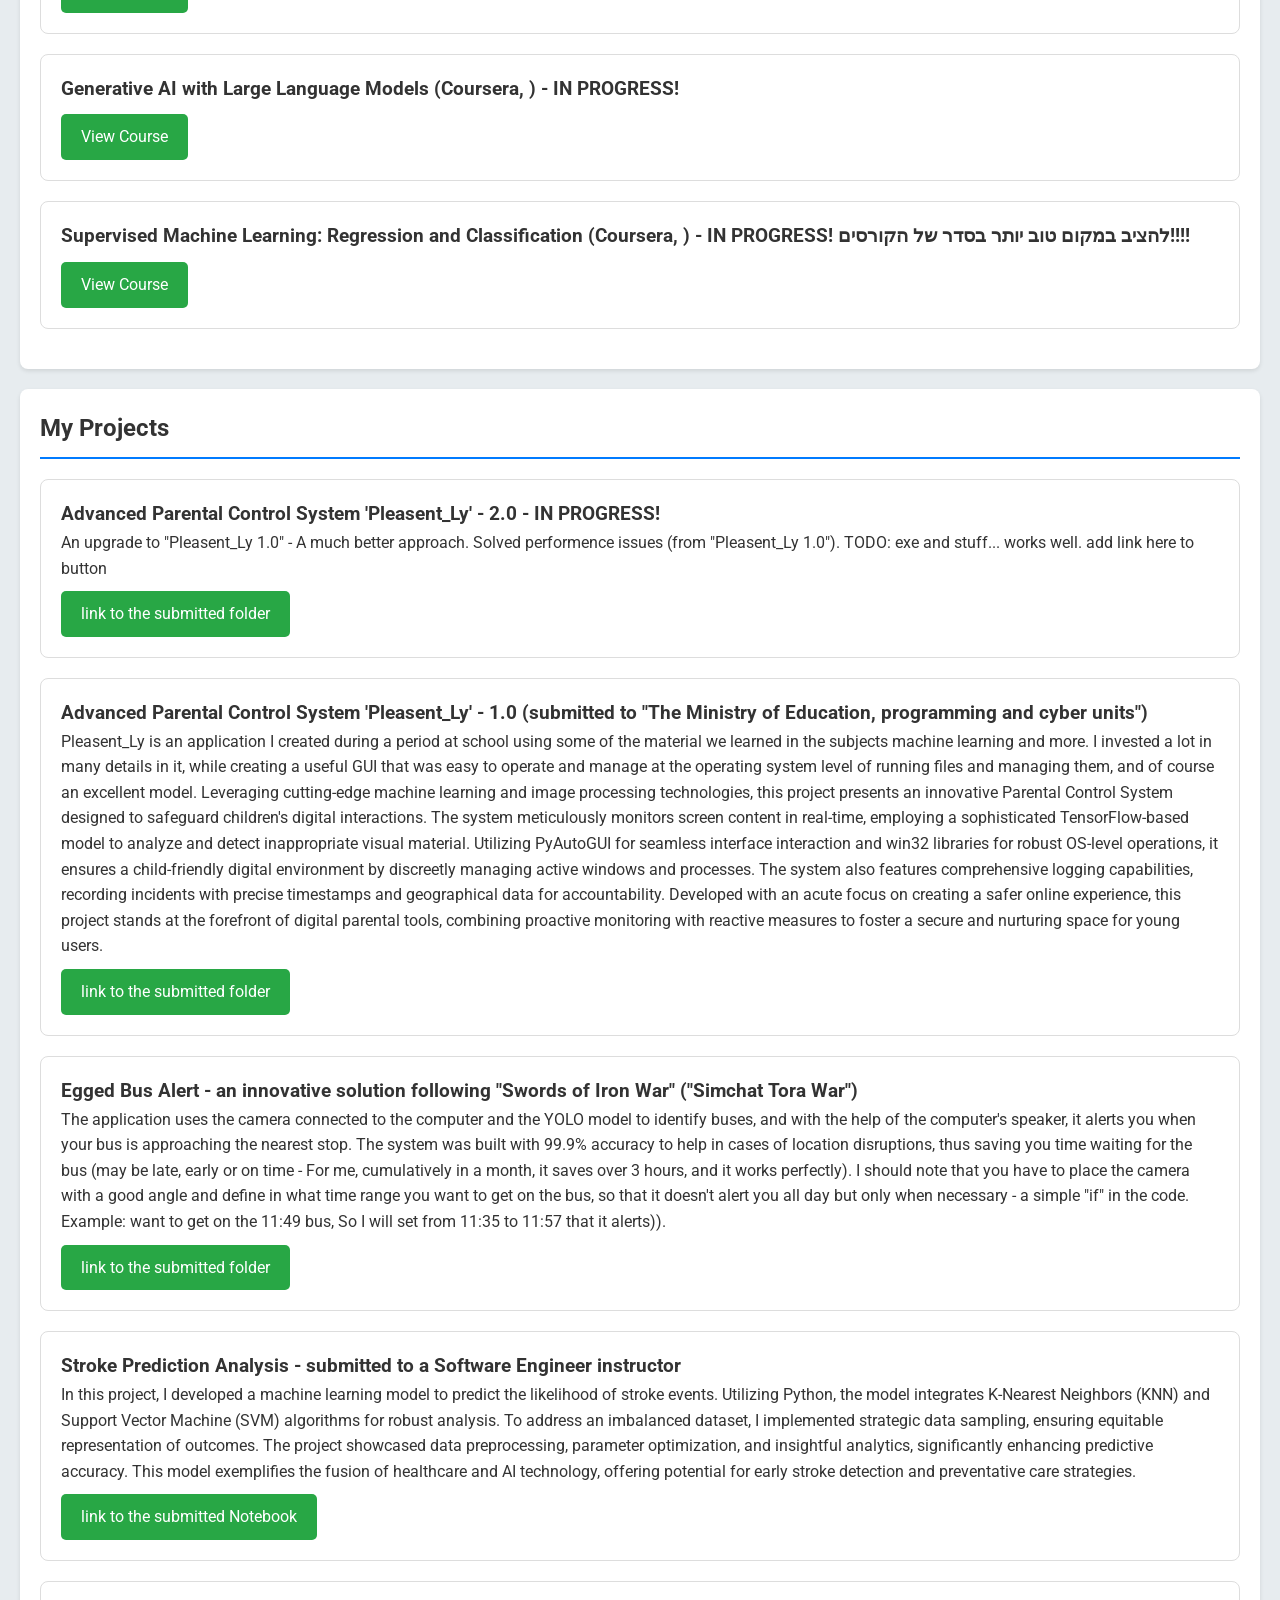
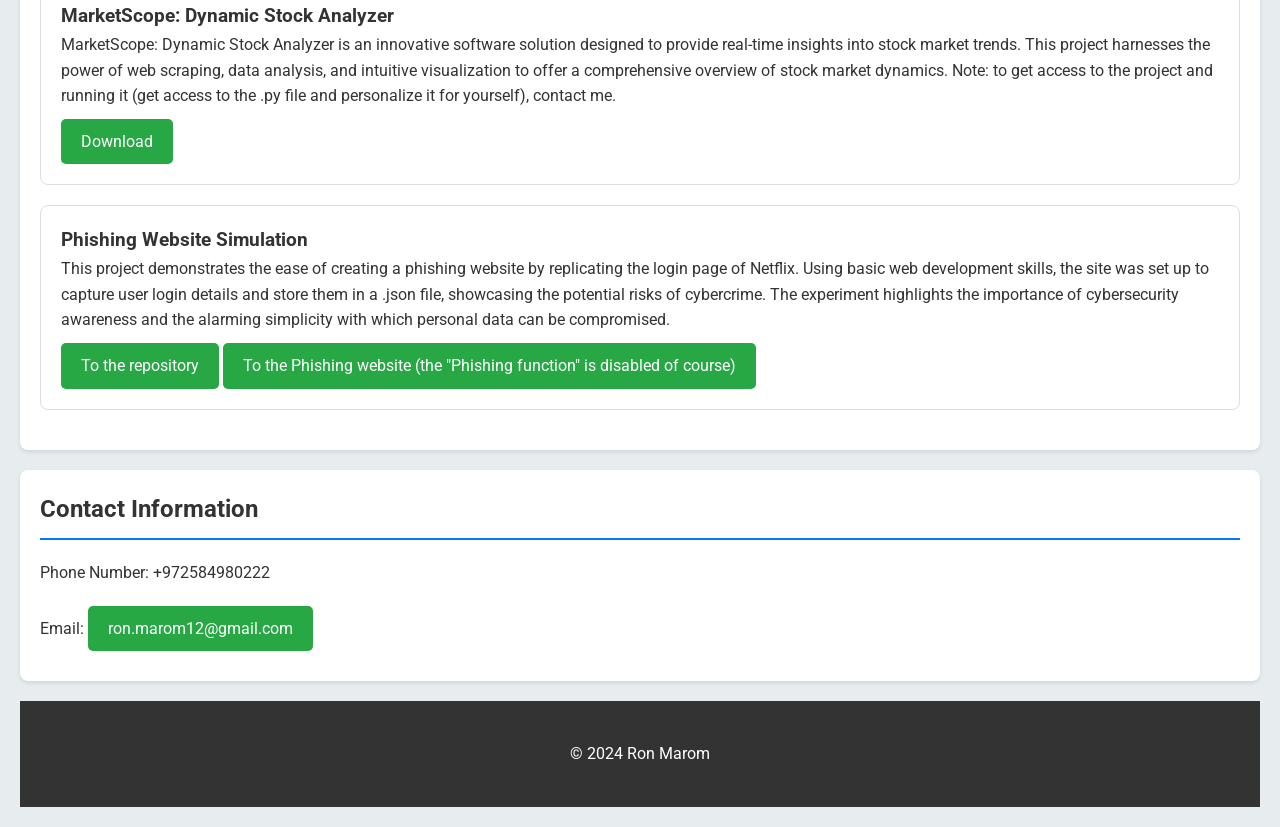
==== commit 084e8f9a: "Update index.html" ====
--- a/index.html
+++ b/index.html
@@ -176,10 +176,20 @@
 	
     <section id="projects">
         <h2>My Projects</h2>
-        <div class="project">
-            <h3>Advanced Parental Control System 'Pleasent_Ly' (submitted to "The Ministry of Education, programming and cyber units")</h3>
+	<div class="project">
+	    <h3>Advanced Parental Control System 'Pleasent_Ly' - <b>2.0</b> - IN PROGRESS!</h3>
+	    <p>An upgrade to "Pleasent_Ly 1.0" - A much better approach. Solved performence issues (from "Pleasent_Ly 1.0"). TODO: exe and stuff... works well. add link here to button</p>
+	    <a href="">link to the submitted folder</a>
+        </div>
+        <div class="project">
+            <h3>Advanced Parental Control System 'Pleasent_Ly' - <b>1.0</b> (submitted to "The Ministry of Education, programming and cyber units")</h3>
             <p>Pleasent_Ly is an application I created during a period at school using some of the material we learned in the subjects machine learning and more. I invested a lot in many details in it, while creating a useful GUI that was easy to operate and manage at the operating system level of running files and managing them, and of course an excellent model. Leveraging cutting-edge machine learning and image processing technologies, this project presents an innovative Parental Control System designed to safeguard children's digital interactions. The system meticulously monitors screen content in real-time, employing a sophisticated TensorFlow-based model to analyze and detect inappropriate visual material. Utilizing PyAutoGUI for seamless interface interaction and win32 libraries for robust OS-level operations, it ensures a child-friendly digital environment by discreetly managing active windows and processes. The system also features comprehensive logging capabilities, recording incidents with precise timestamps and geographical data for accountability. Developed with an acute focus on creating a safer online experience, this project stands at the forefront of digital parental tools, combining proactive monitoring with reactive measures to foster a secure and nurturing space for young users.</p>
             <a href="https://drive.google.com/drive/folders/1erbhEa-tln_pJ8G30lc0pmxCx2pd1mB_?usp=sharing">link to the submitted folder</a>
+        </div>
+	<div class="project">
+	    <h3>Egged Bus Alert - an innovative solution following "Swords of Iron War" ("Simchat Tora War")</h3>
+	    <p>The application uses the camera connected to the computer and the YOLO model to identify buses, and with the help of the computer's speaker, it alerts you when your bus is approaching the nearest stop. The system was built with 99.9% accuracy to help in cases of location disruptions, thus saving you time waiting for the bus (may be late, early or on time - For me, cumulatively in a month, it saves over 3 hours, and it works perfectly). I should note that you have to place the camera with a good angle and define in what time range you want to get on the bus, so that it doesn't alert you all day but only when necessary - a simple "if" in the code. Example: want to get on the 11:49 bus, So I will set from 11:35 to 11:57 that it alerts)).</p>
+	    <a href="">link to the submitted folder</a>
         </div>
         <div class="project">
             <h3>Stroke Prediction Analysis - submitted to a Software Engineer instructor</h3>
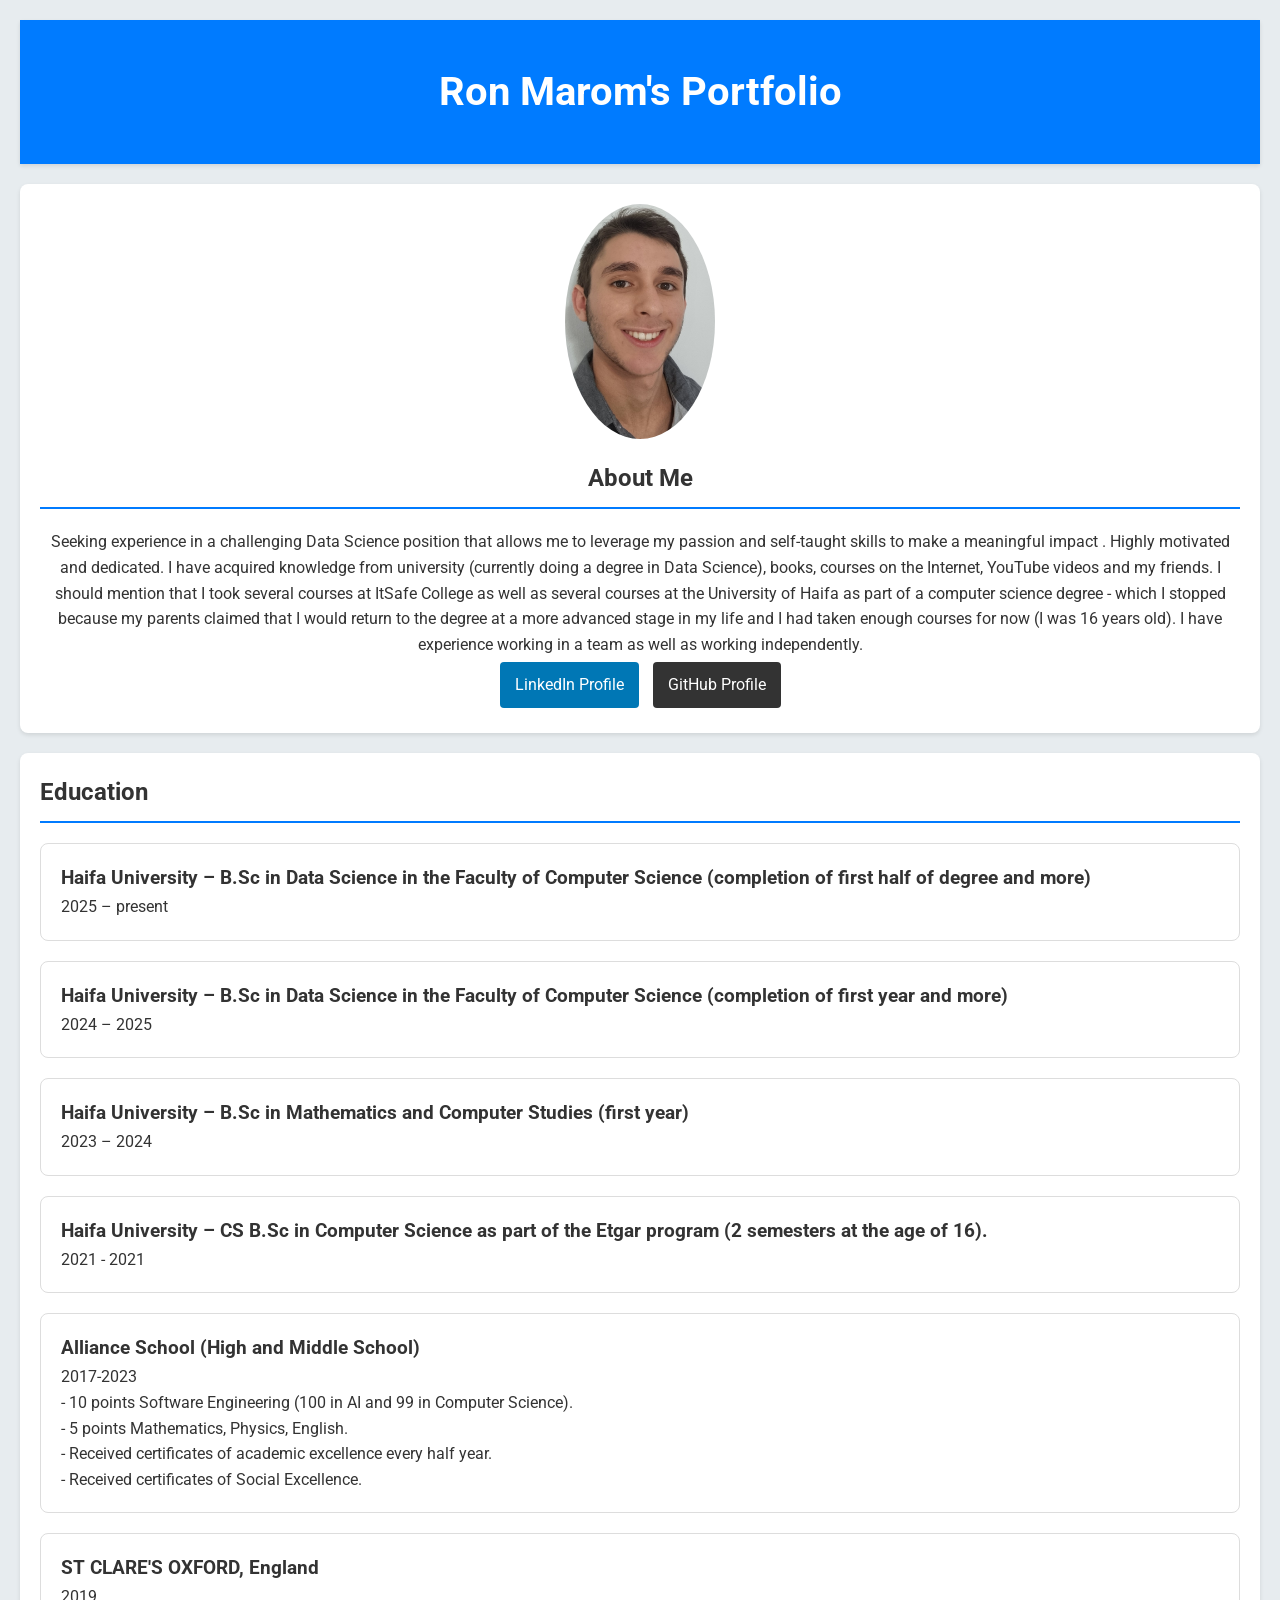
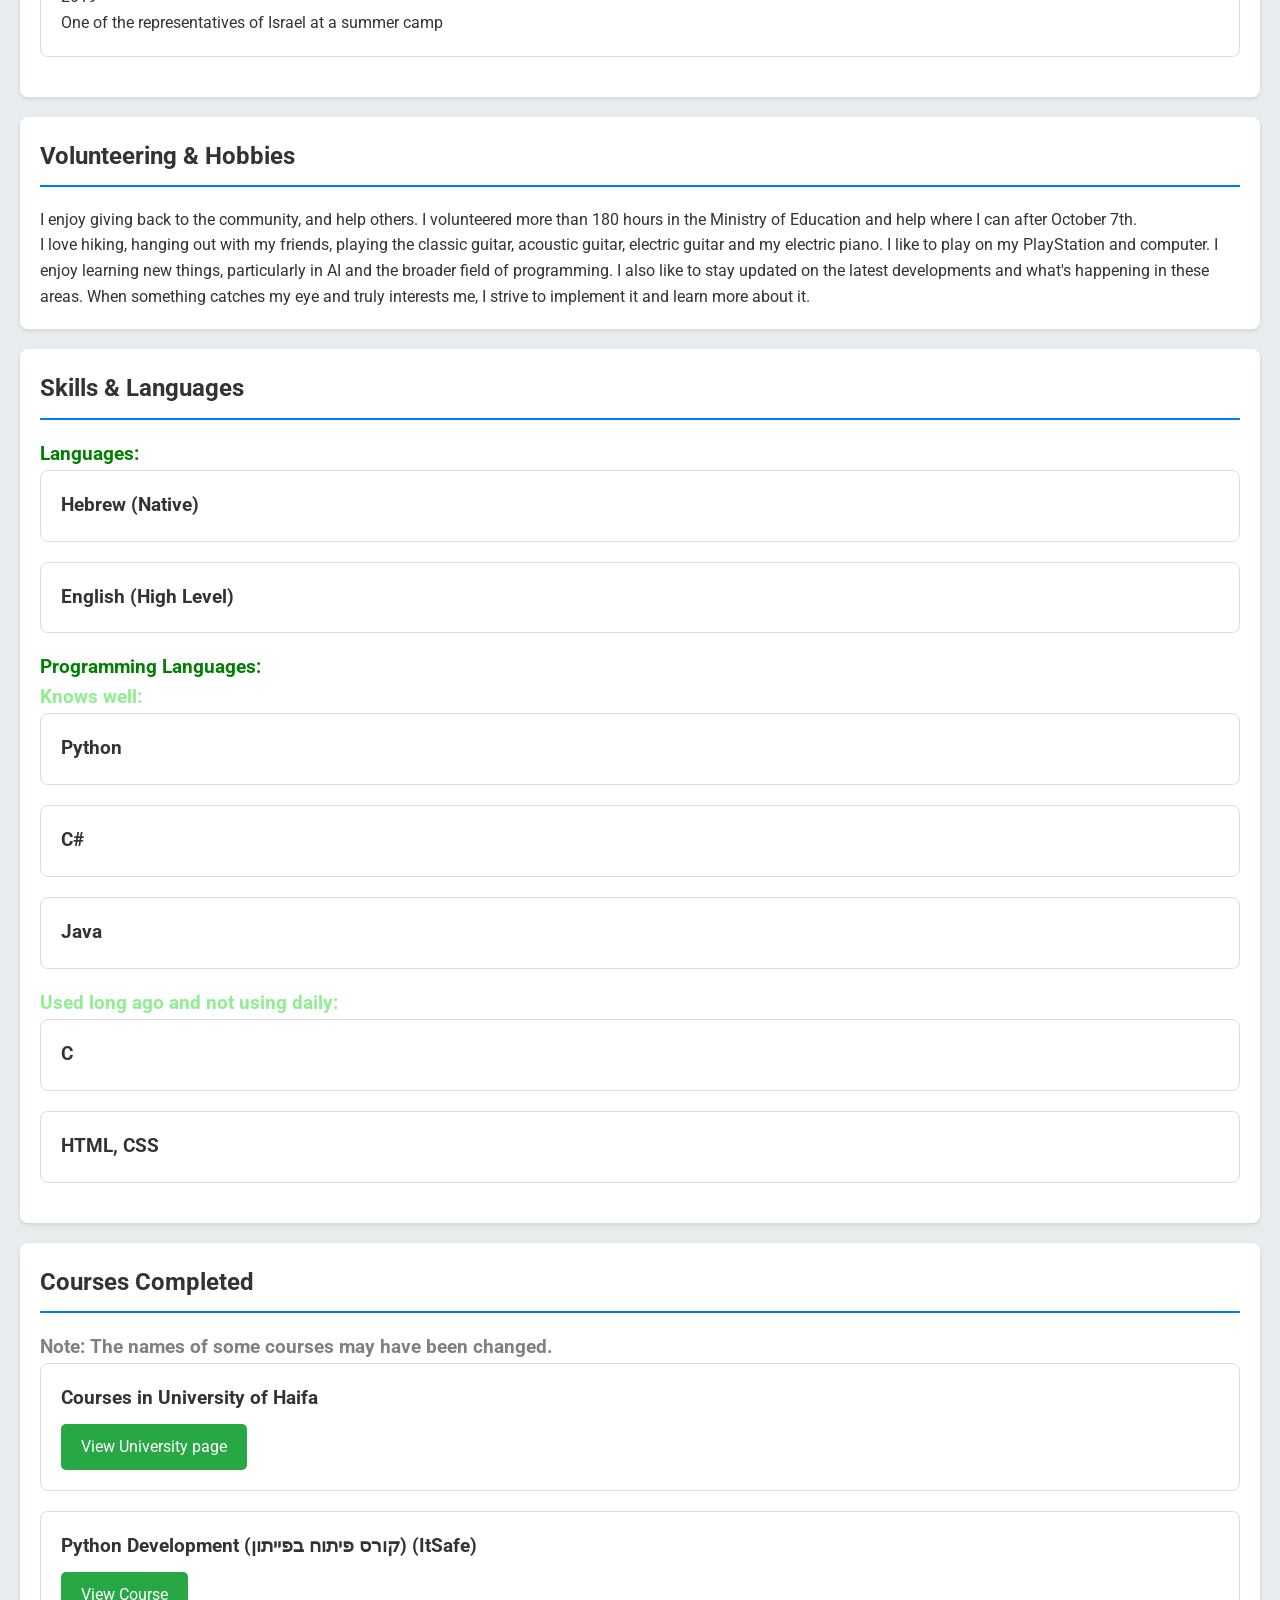
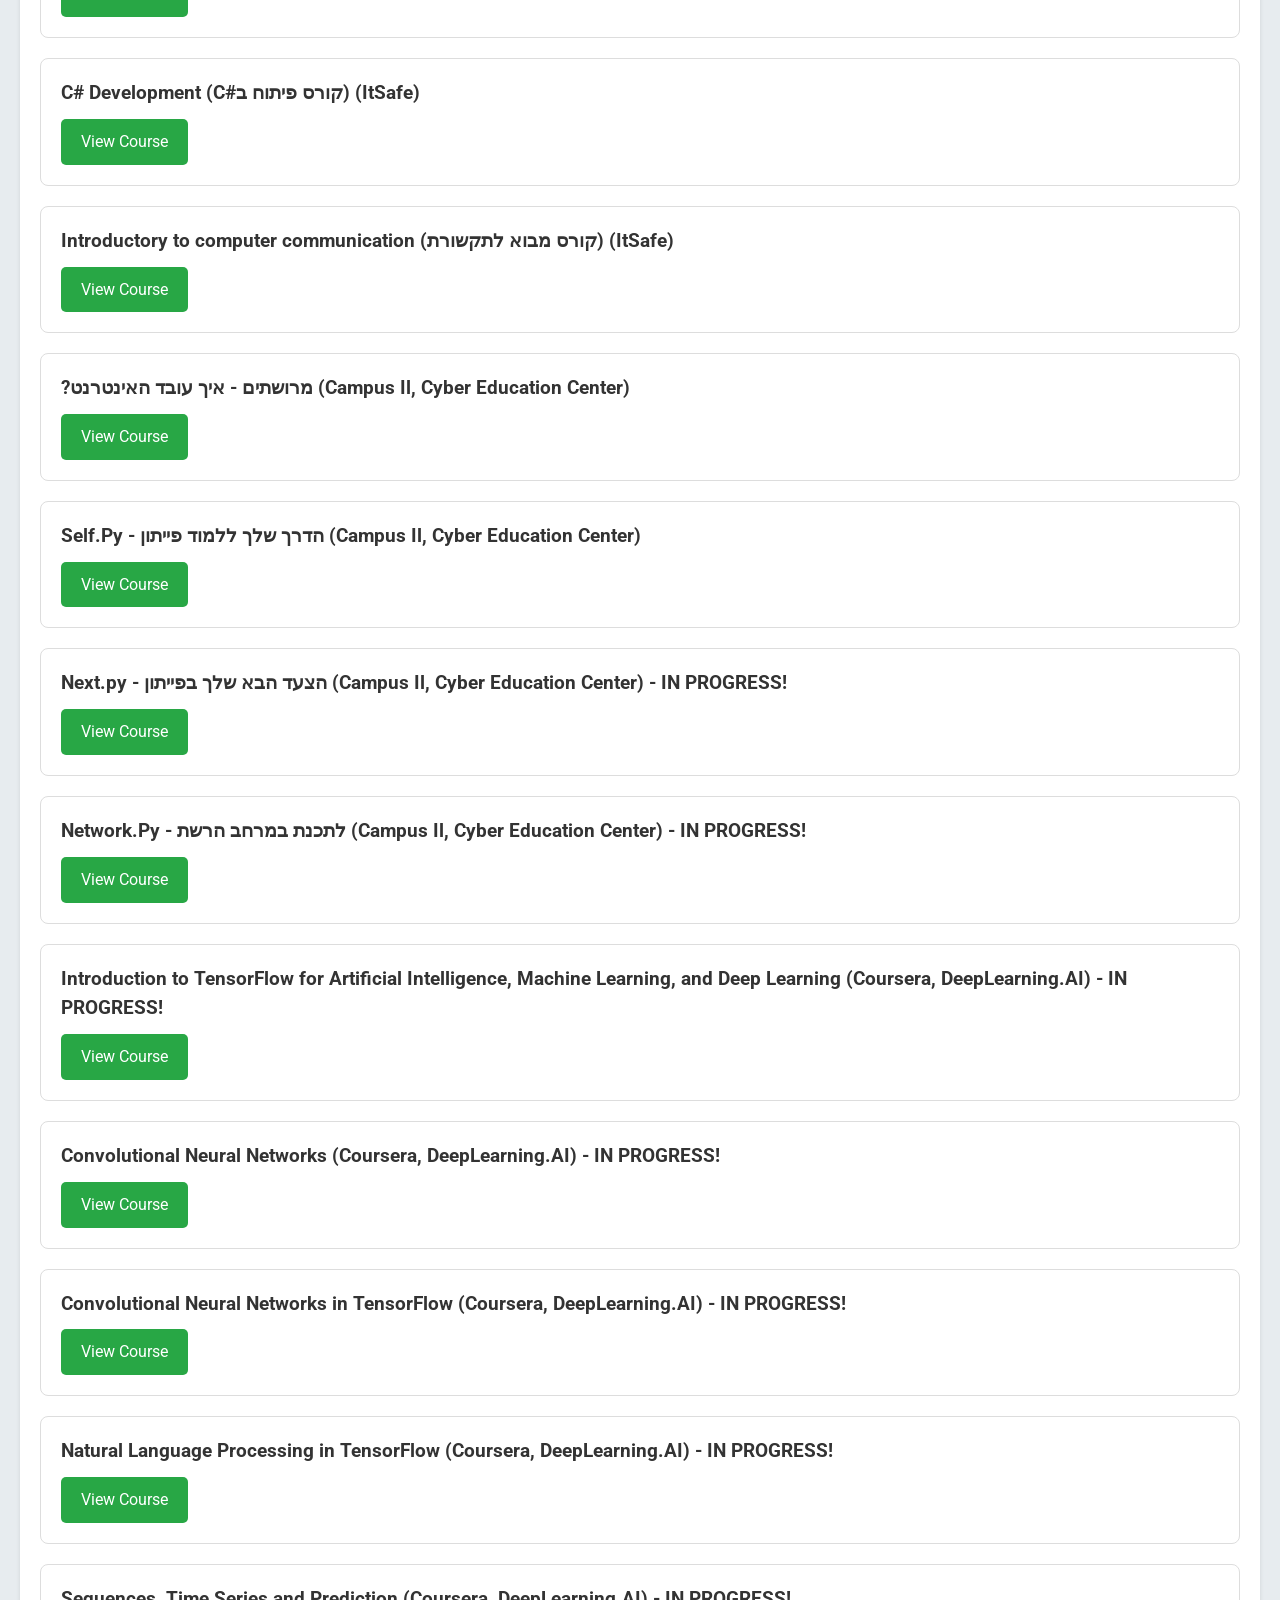
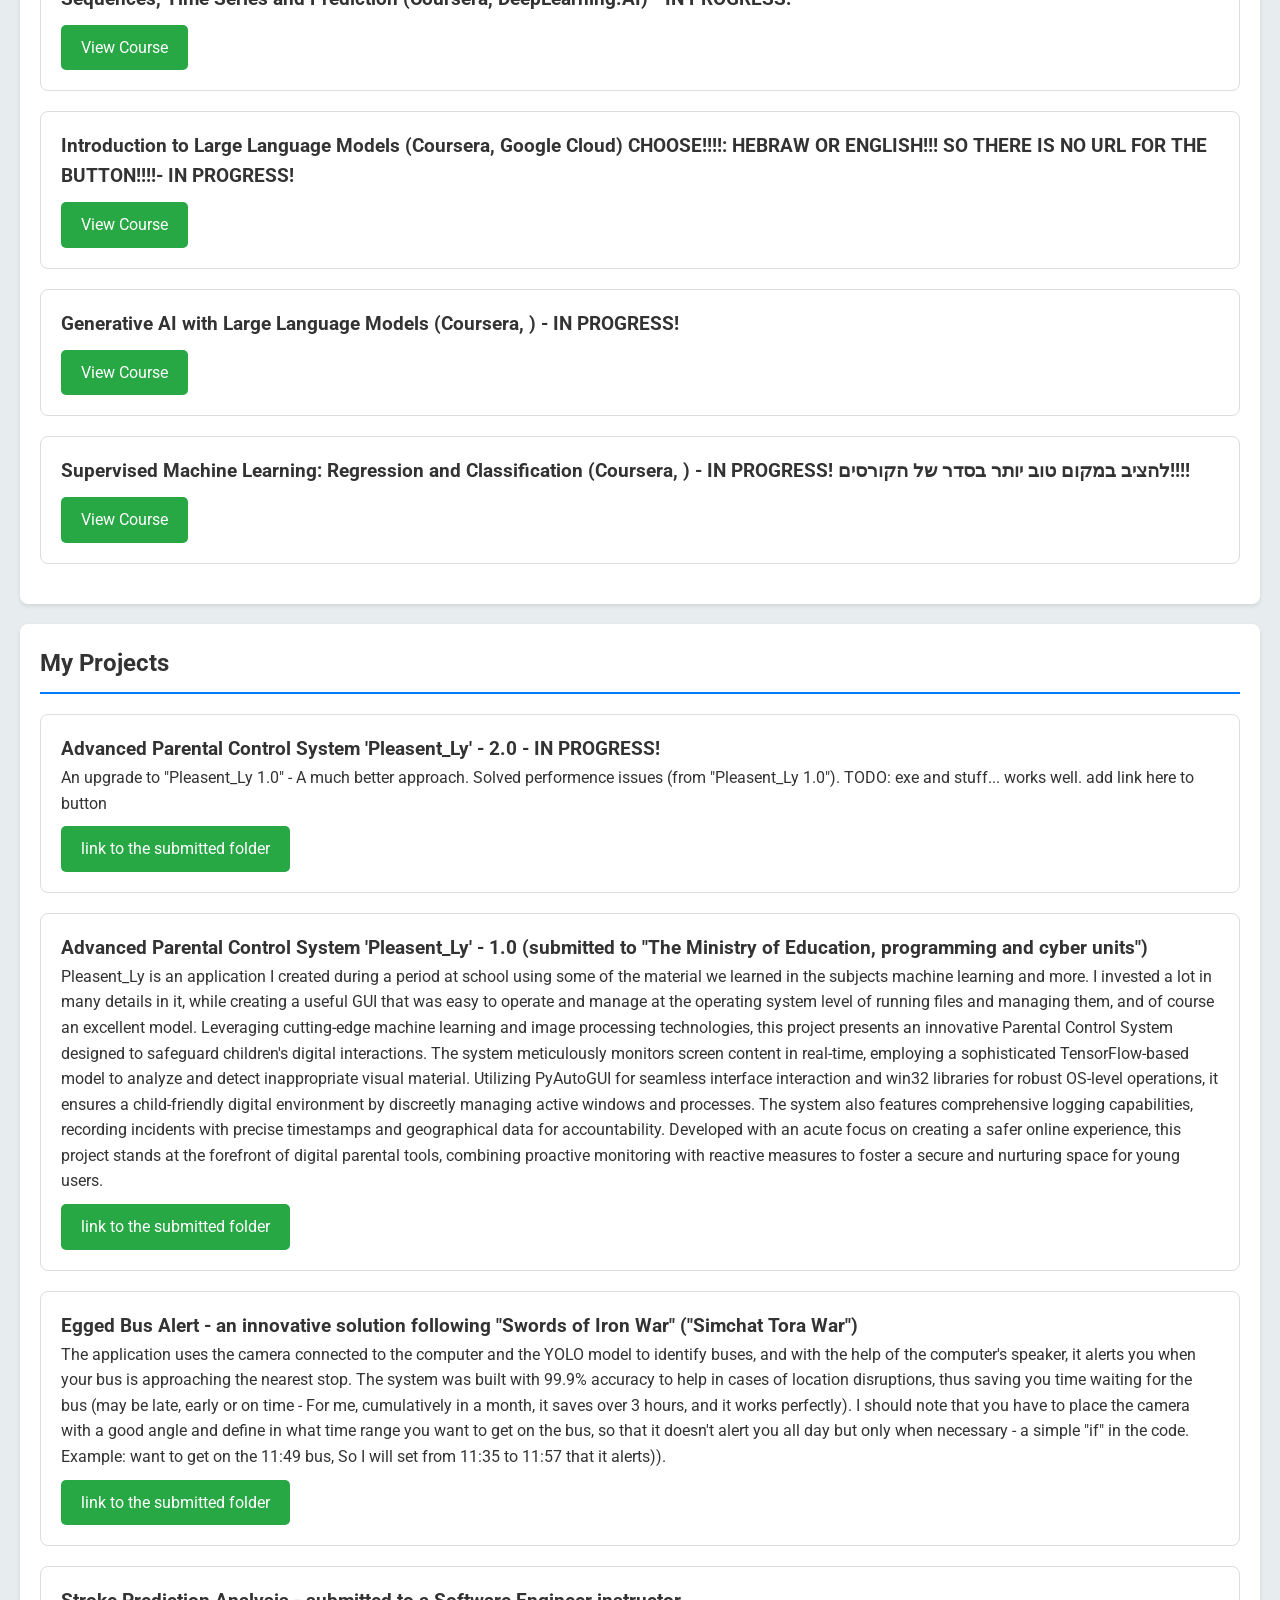
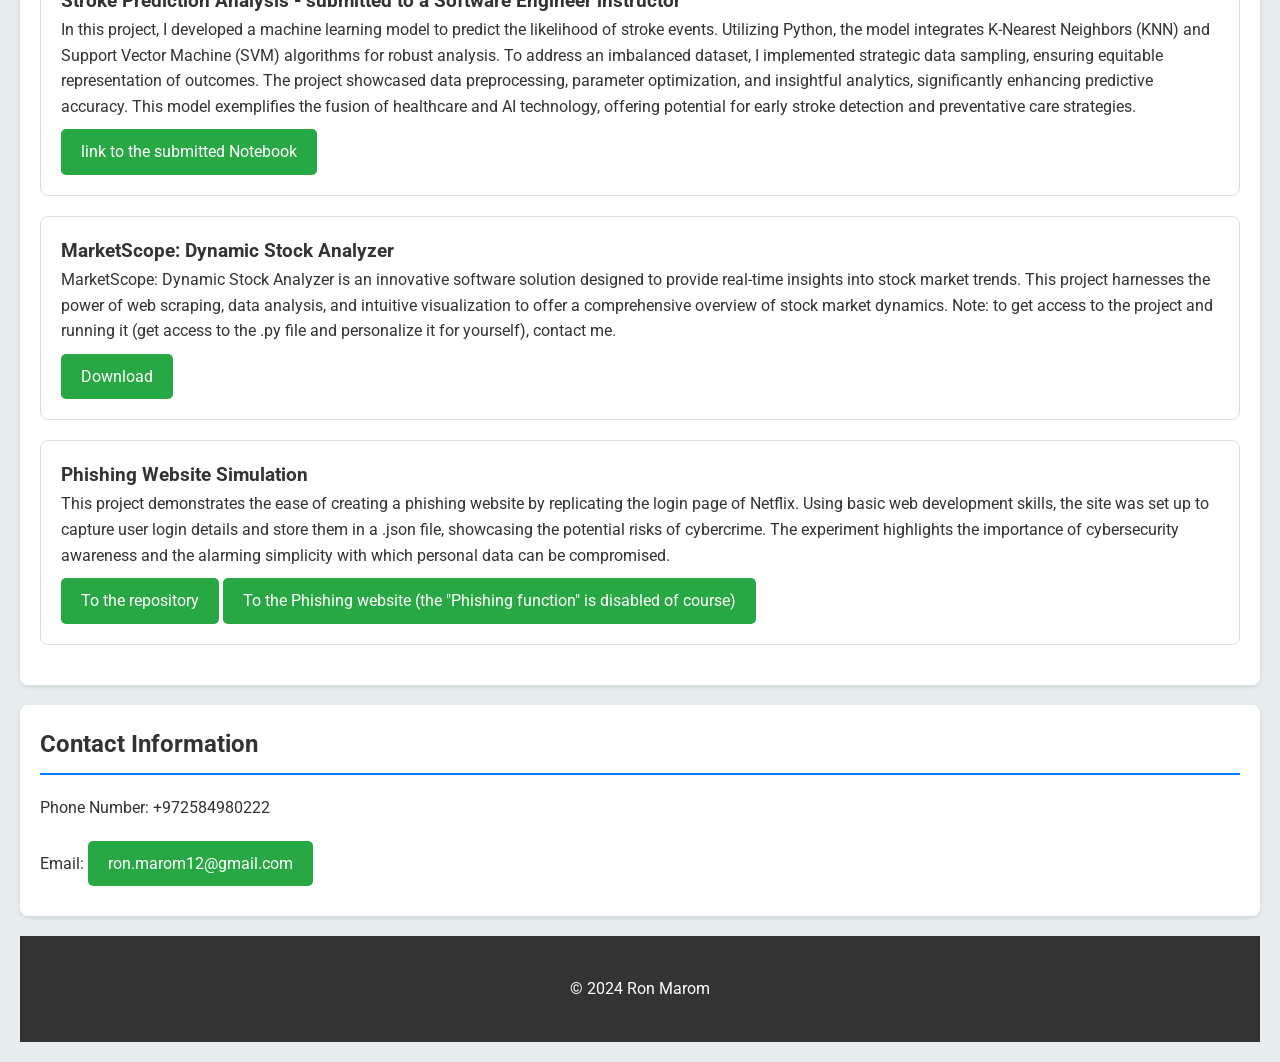
==== commit bbc4ad4f: "Update index.html" ====
--- a/index.html
+++ b/index.html
@@ -15,7 +15,7 @@
         <img src="/picture website ron marom.jpg" alt="Ron Marom" class="profile-pic">
         <div class="about-me-content">
             <h2>About Me</h2>
-            <p>Seeking experience in a challenging programming position that allows me to leverage my passion and self-taught skills to make a meaningful impact . Highly motivated and dedicated to pursuing programming both as a hobby (current status) and a career. I have acquired knowledge from university (doing a degree in Mathematics and Computer Studies 2023-present), books, courses on the Internet, YouTube videos and my friends. I should mention that I took several courses at ItSafe College as well as several courses at the University of Haifa as part of a computer science degree - which I stopped because my parents claimed that I would return to the degree at a more advanced stage in my life and I had taken enough courses for now (I was 16 years old). I have experience working in a team as well as working independently.</p>
+            <p>Seeking experience in a challenging Data Science position that allows me to leverage my passion and self-taught skills to make a meaningful impact . Highly motivated and dedicated. I have acquired knowledge from university (currently doing a degree in Data Science), books, courses on the Internet, YouTube videos and my friends. I should mention that I took several courses at ItSafe College as well as several courses at the University of Haifa as part of a computer science degree - which I stopped because my parents claimed that I would return to the degree at a more advanced stage in my life and I had taken enough courses for now (I was 16 years old). I have experience working in a team as well as working independently.</p>
             <a href="https://www.linkedin.com/in/ron-marom-87253628a/" target="_blank" class="linkedin-button">LinkedIn Profile</a>
             <a href="https://github.com/ron-marom12" target="_blank" class="github-button">GitHub Profile</a>
         </div>
@@ -25,8 +25,16 @@
     <section id="education">
         <h2>Education</h2>
 	<div class="education-class">
-        <h3>Haifa University – B.Sc in Mathematics and Computer Studies.</h3>
-	<p>2023 – present</p>
+        <h3>Haifa University – B.Sc in Data Science in the Faculty of Computer Science (completion of first half of degree and more)</h3>
+	<p>2025 – present</p>
+        </div>
+	<div class="education-class">
+        <h3>Haifa University – B.Sc in Data Science in the Faculty of Computer Science (completion of first year and more)</h3>
+	<p>2024 – 2025</p>
+        </div>
+	<div class="education-class">
+        <h3>Haifa University – B.Sc in Mathematics and Computer Studies (first year)</h3>
+	<p>2023 – 2024</p>
         </div>
 	<div class="education-class">
         <h3>Haifa University – CS B.Sc in Computer Science as part of the Etgar program (2 semesters at the age of 16).</h3>
@@ -225,3 +233,4 @@
     </footer>
 </body>
 </html>
+
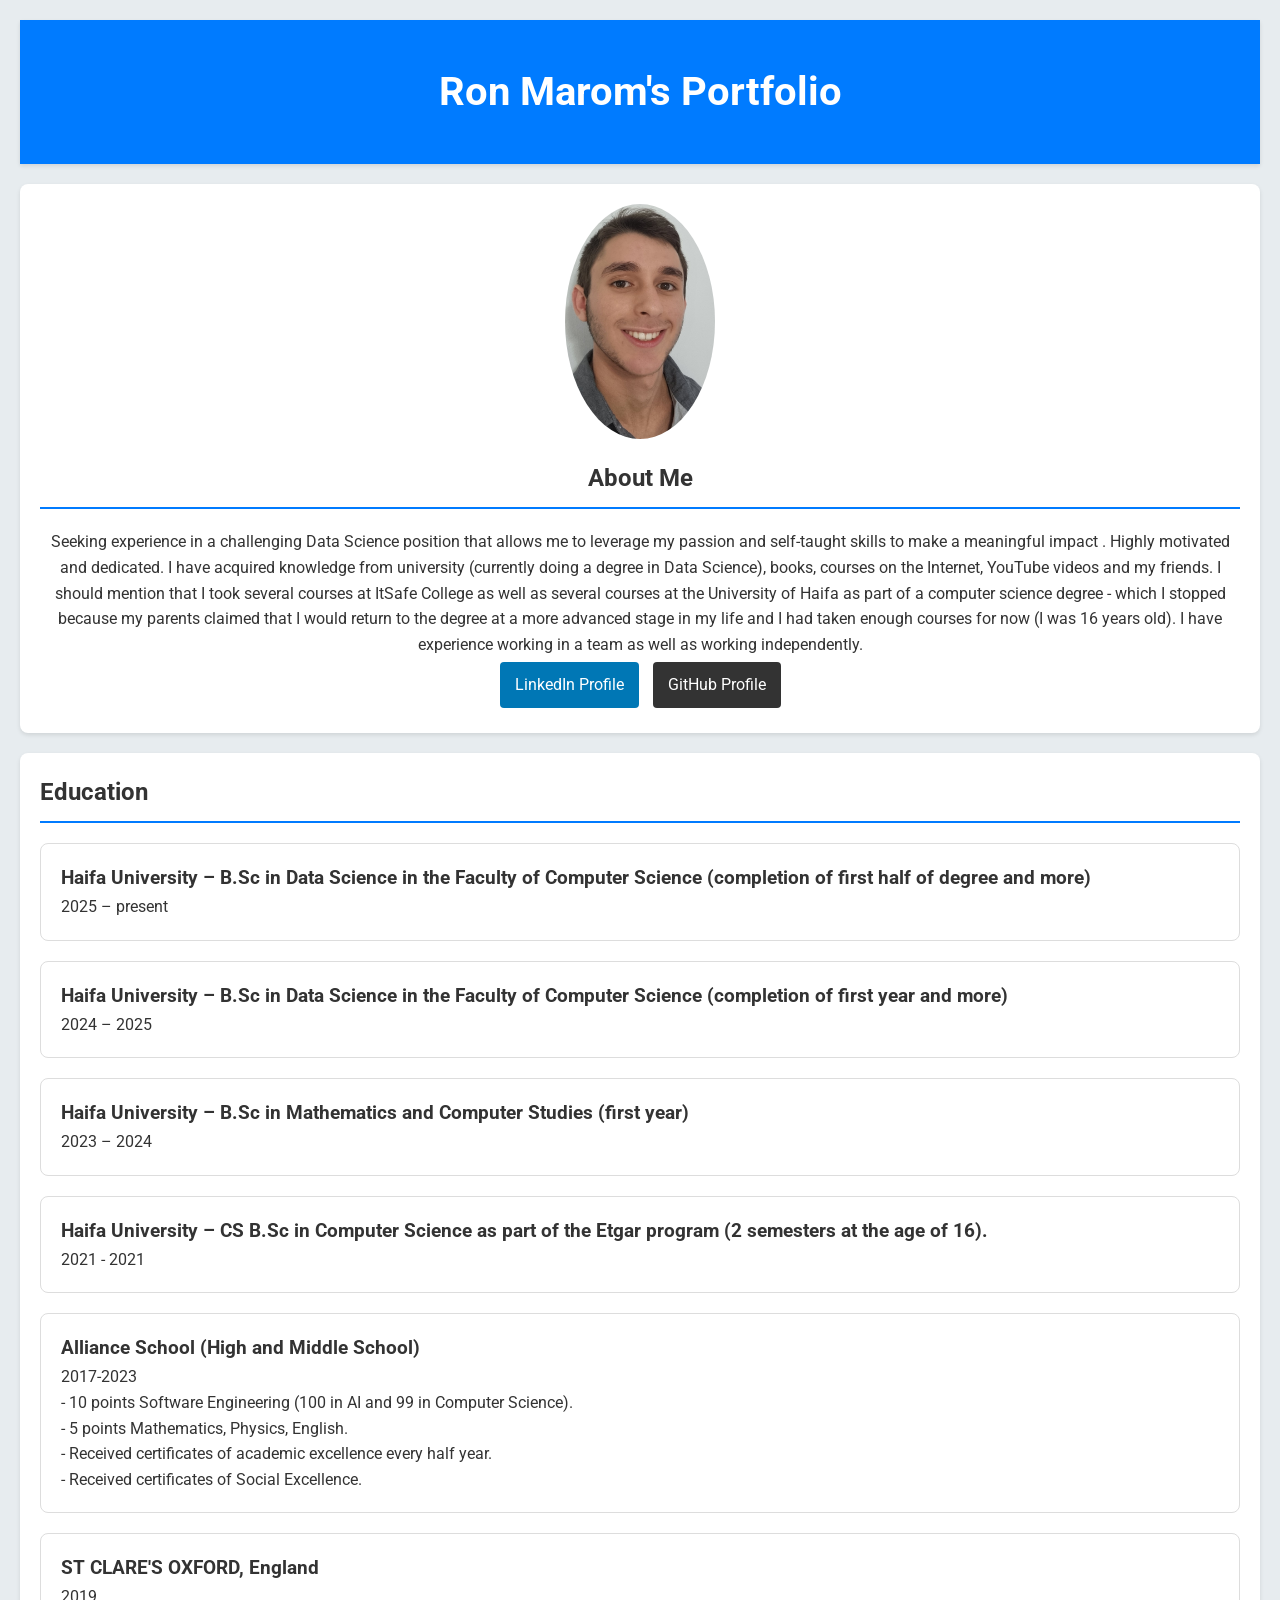
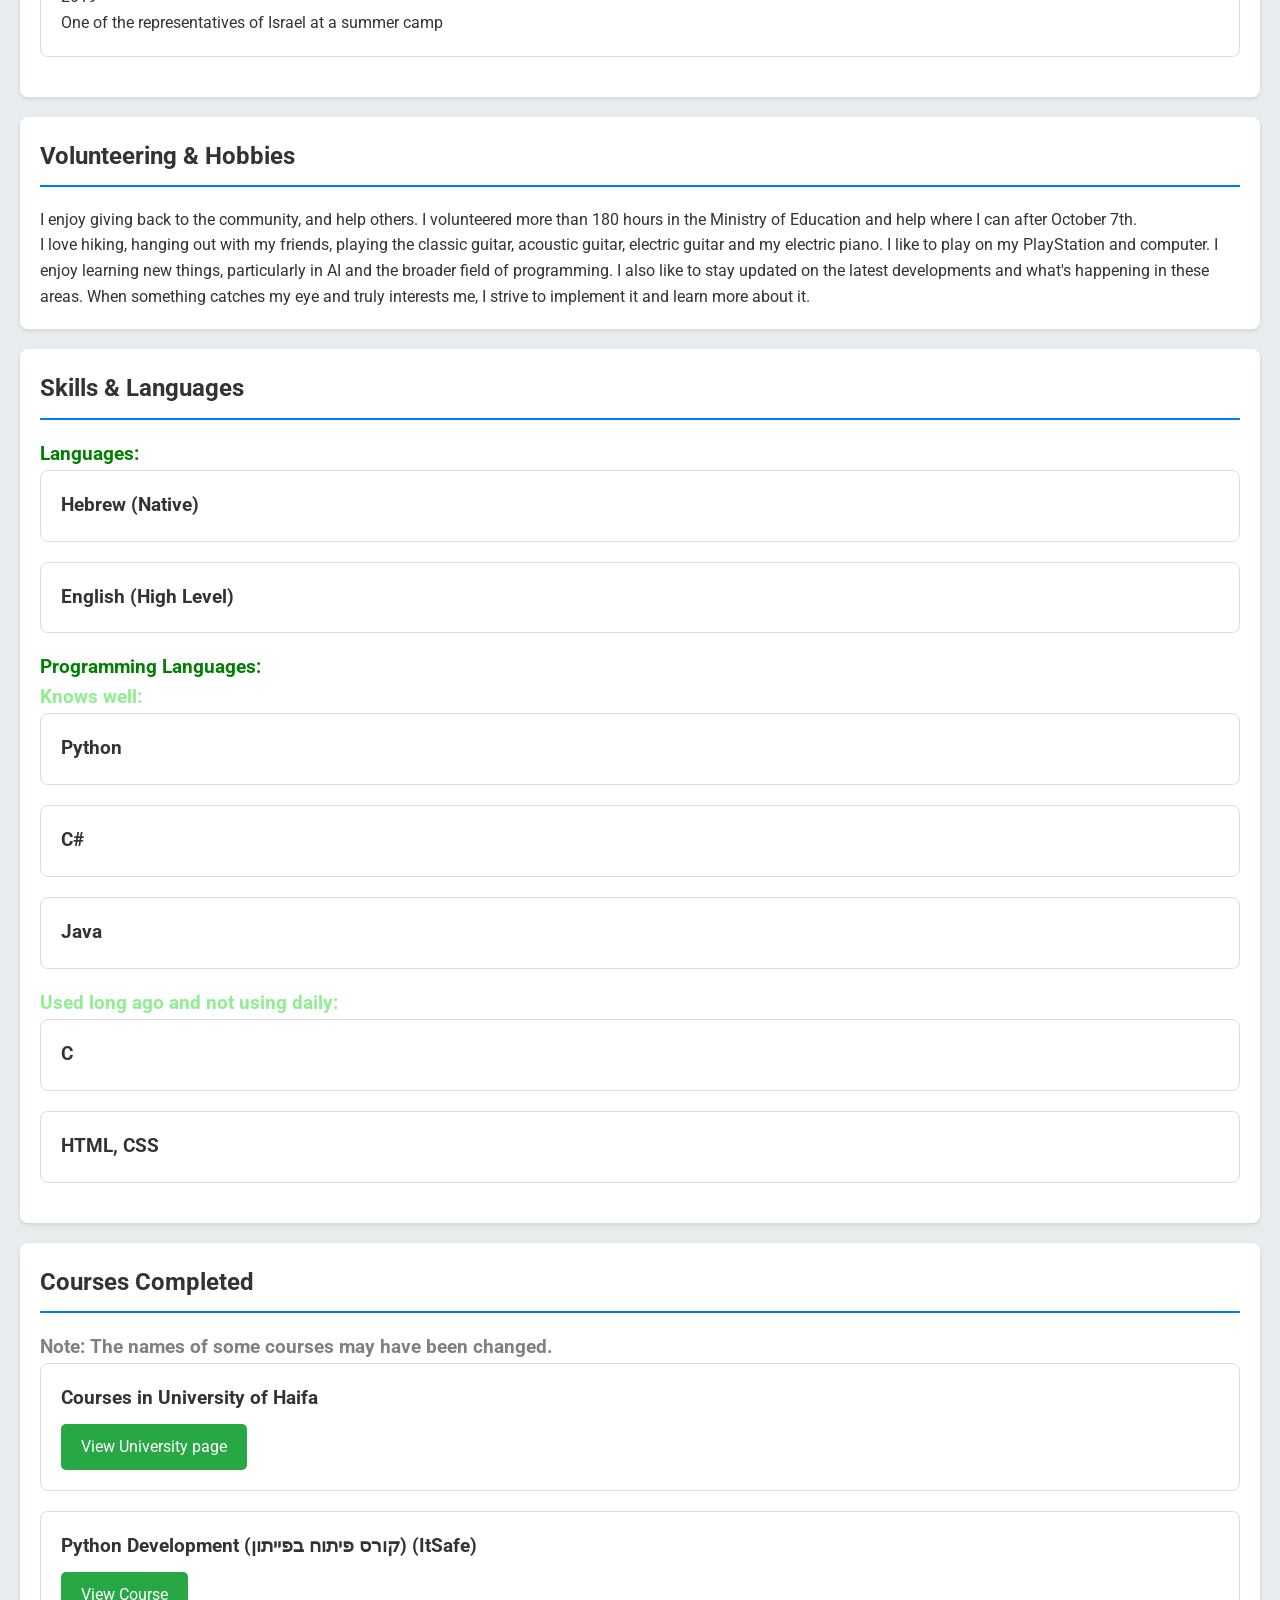
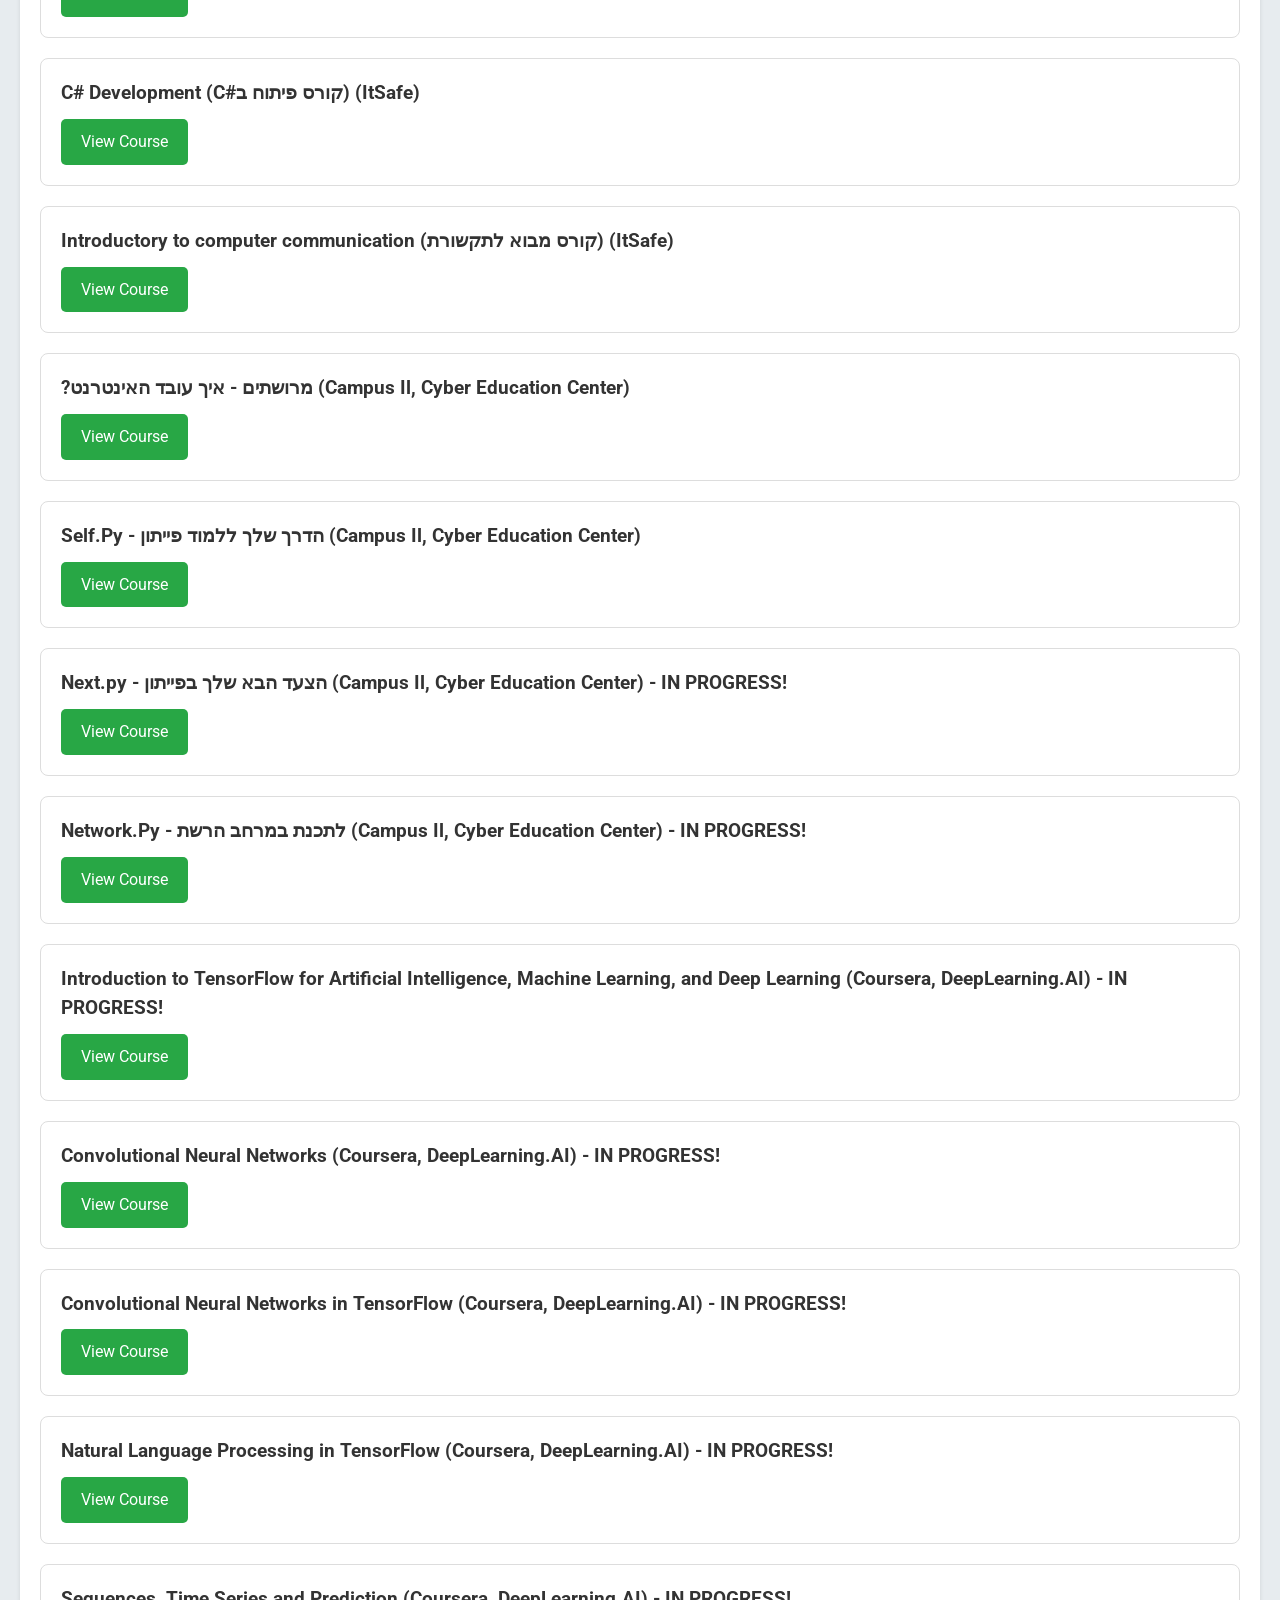
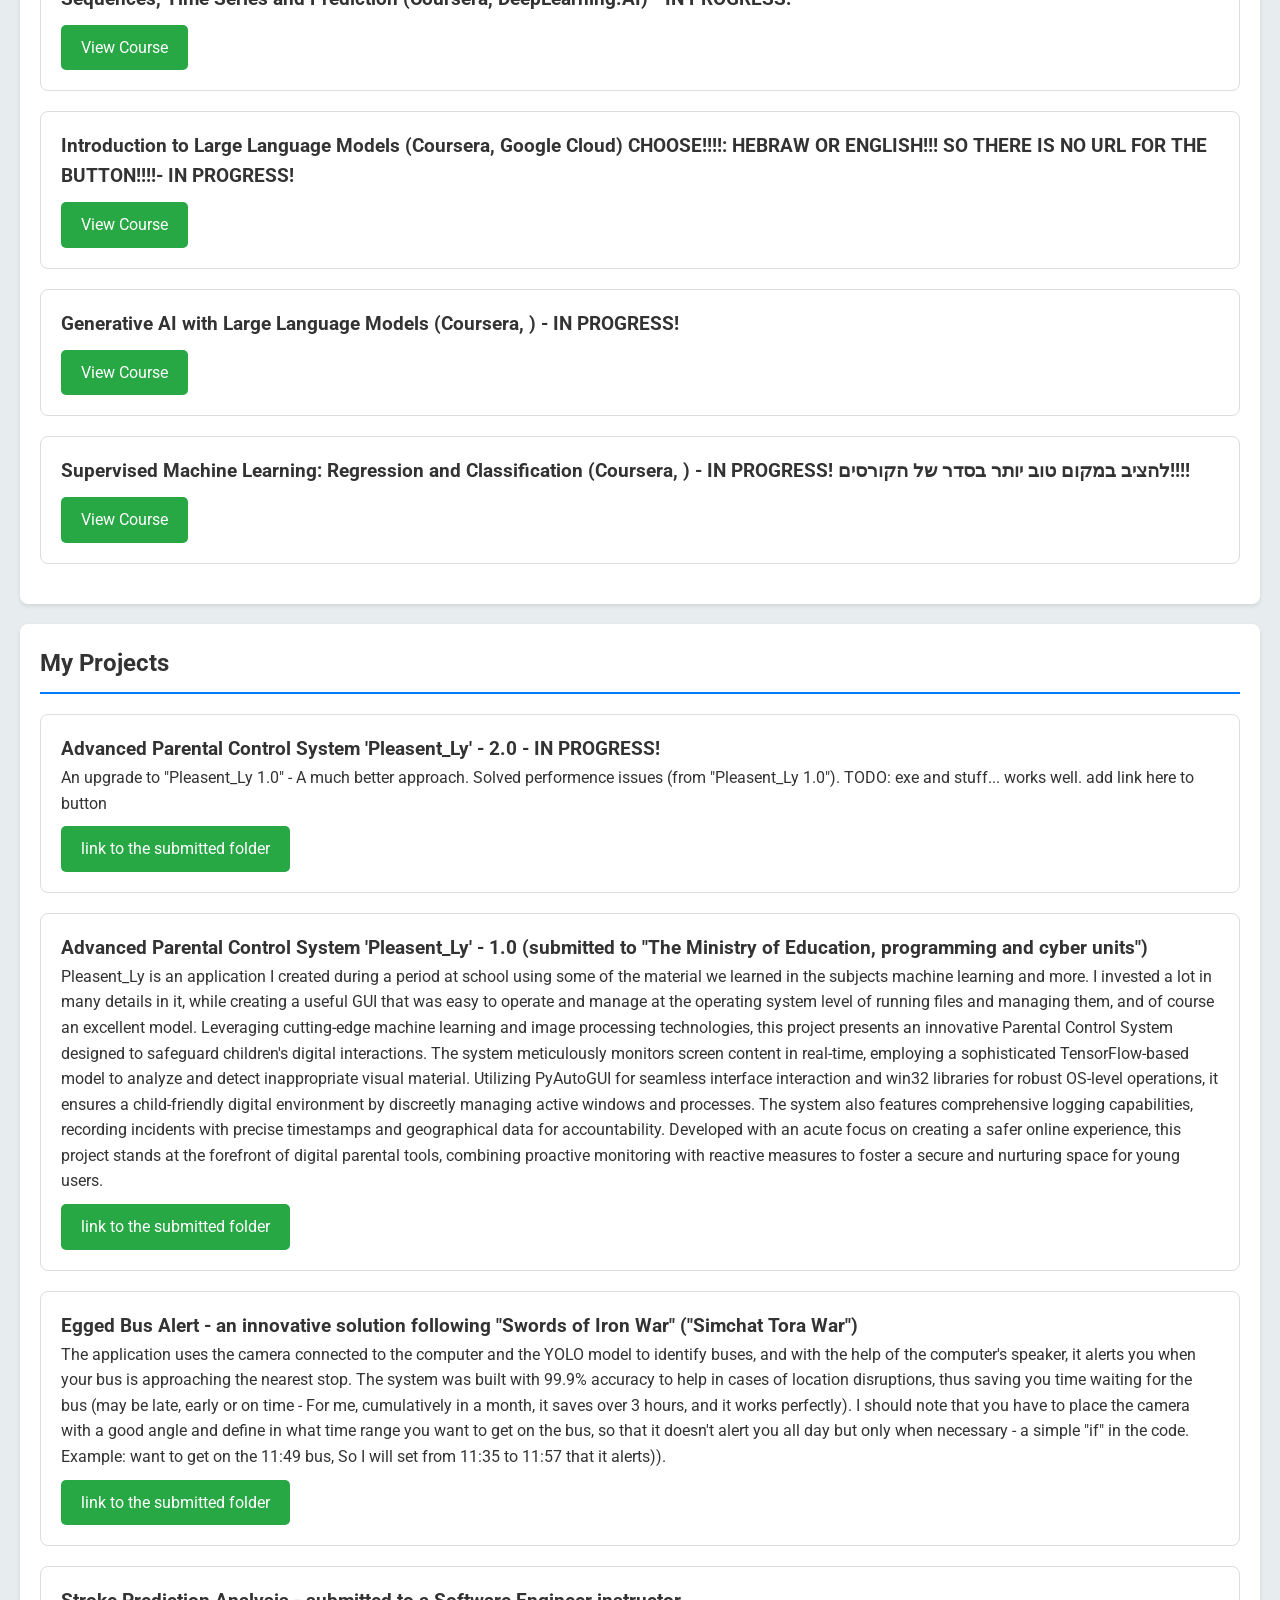
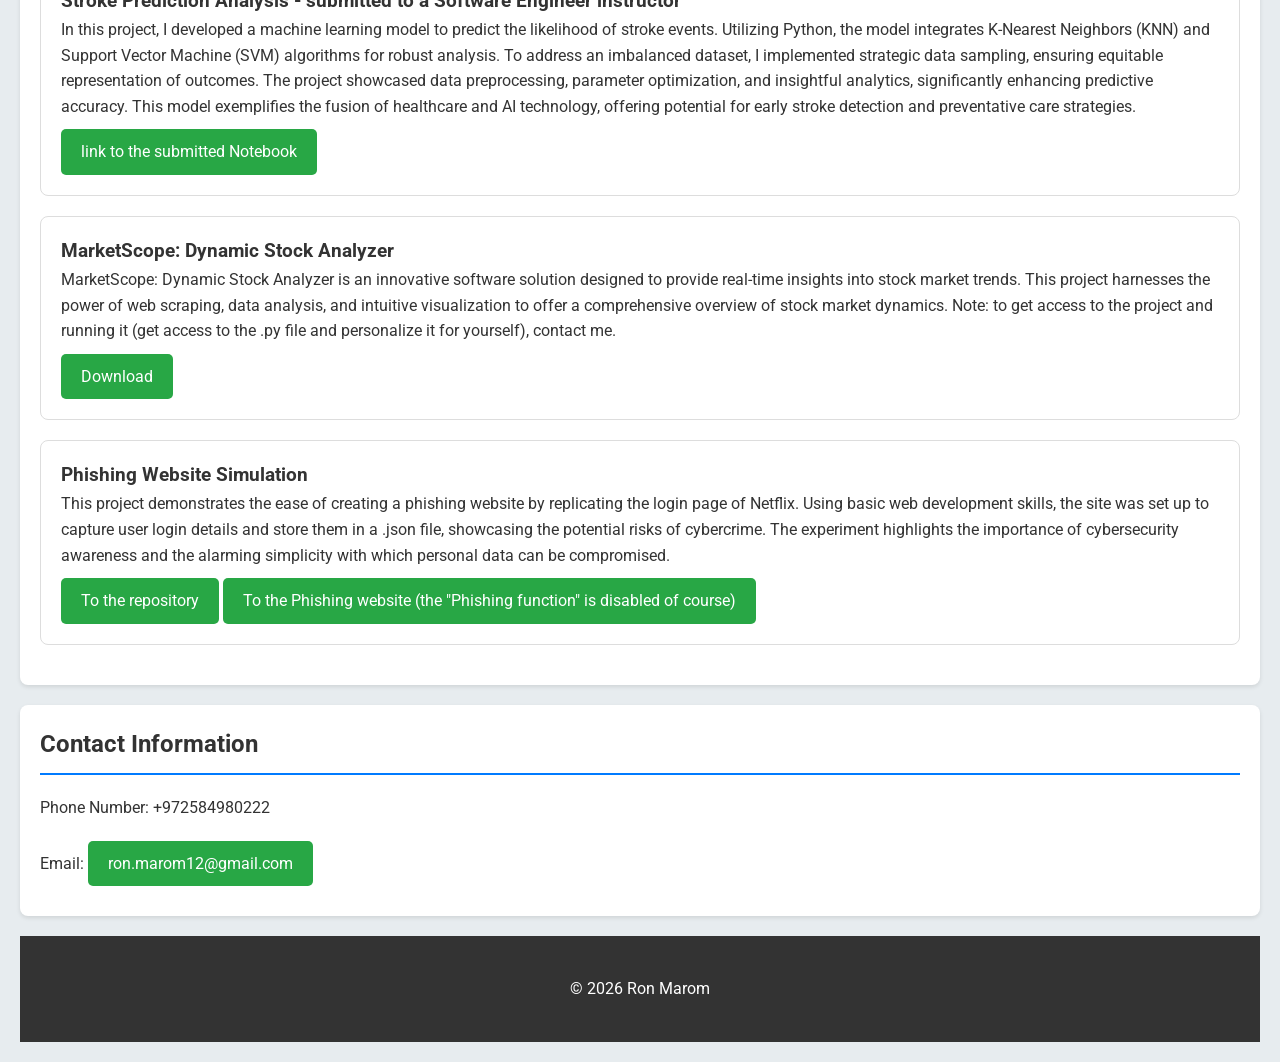
==== commit 5cdec7c6: "Update index.html" ====
--- a/index.html
+++ b/index.html
@@ -229,8 +229,9 @@
     </section>
 
     <footer>
-        <p>&copy; 2024 Ron Marom</p>
+        <p>&copy; 2026 Ron Marom</p>
     </footer>
 </body>
 </html>
 
+
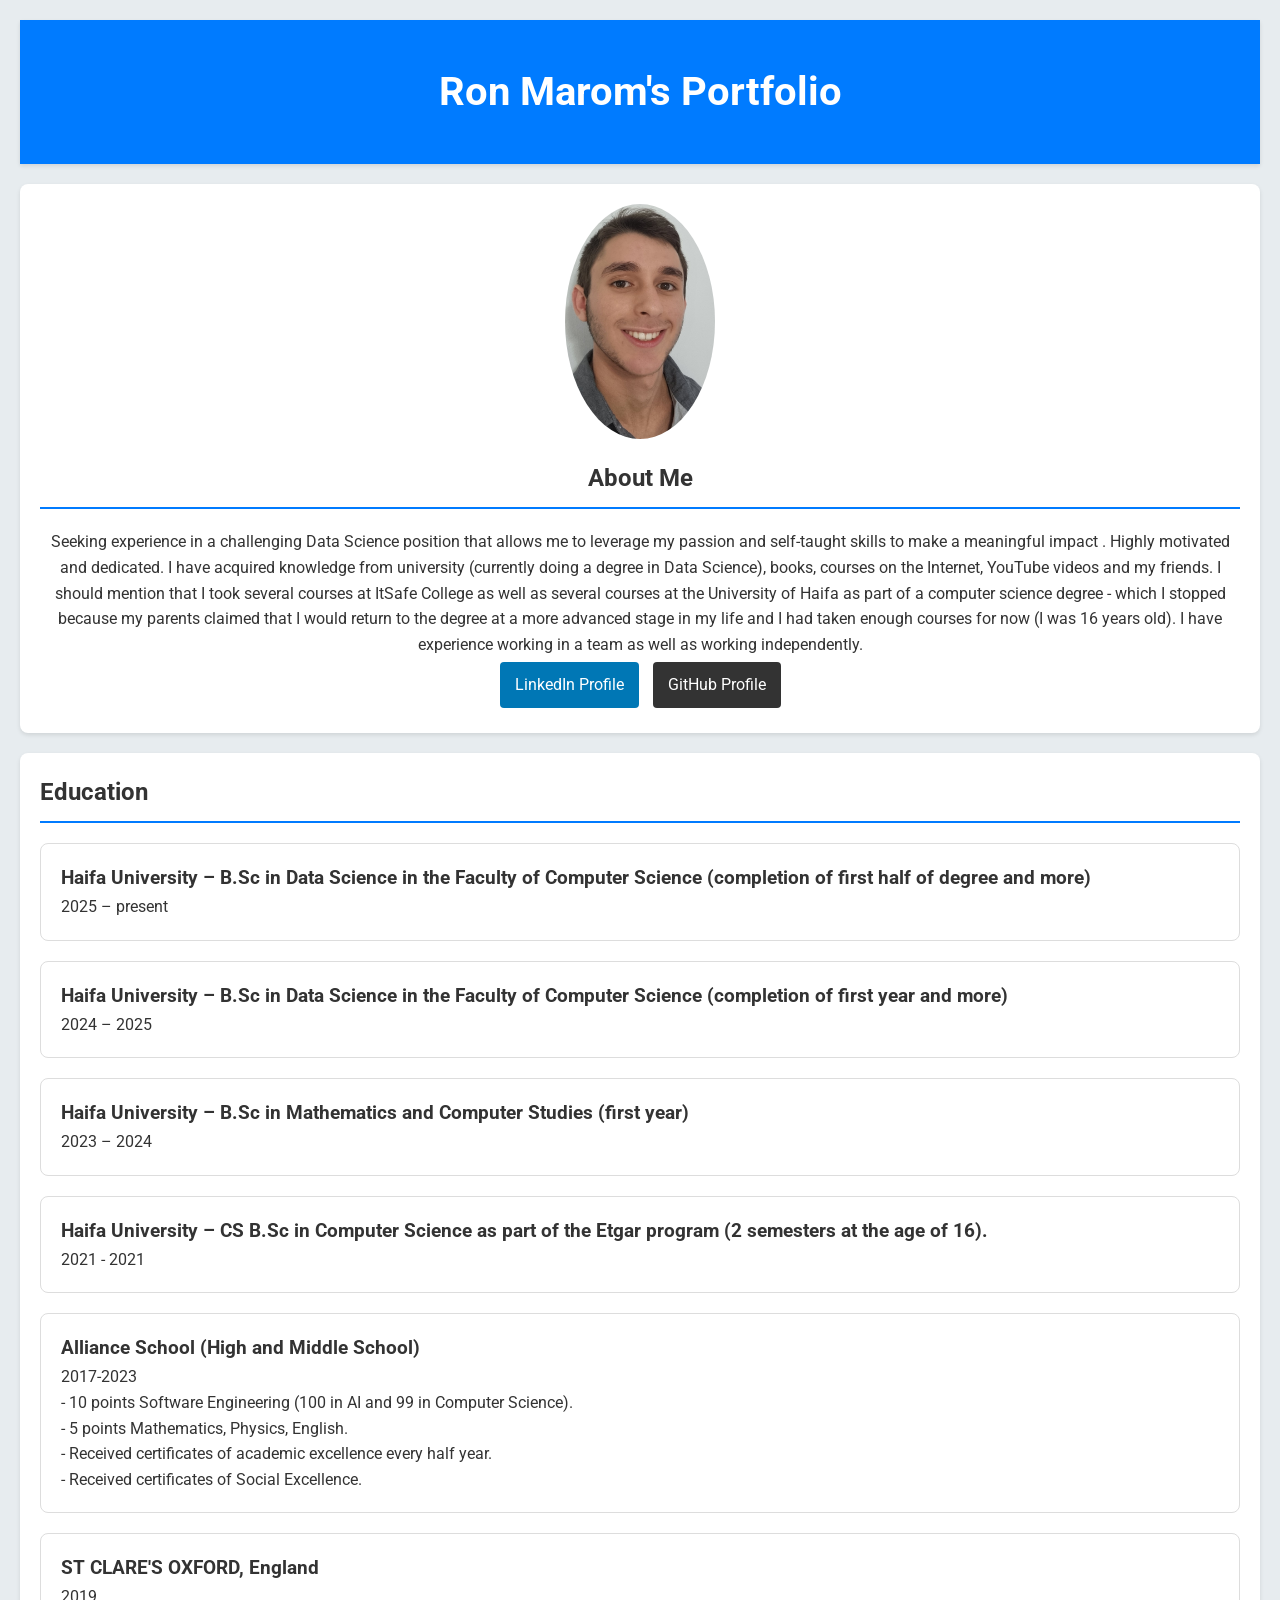
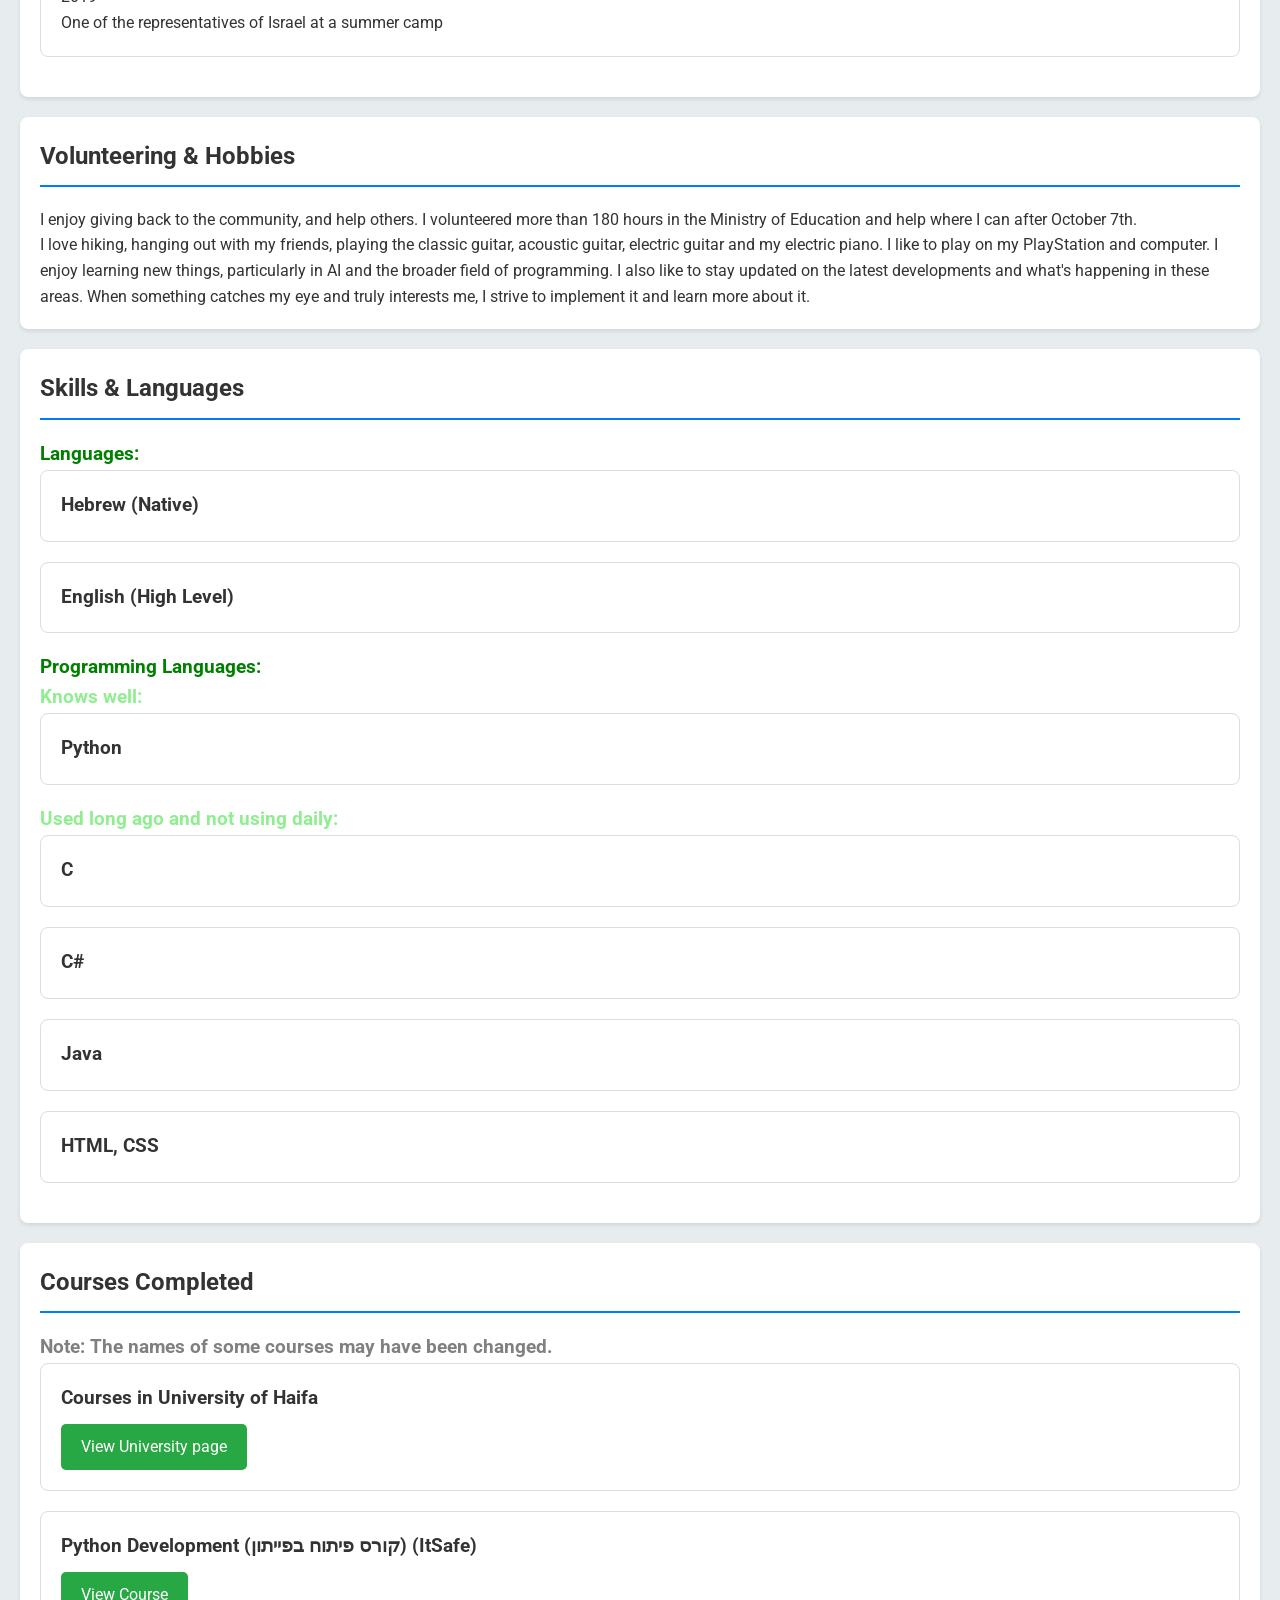
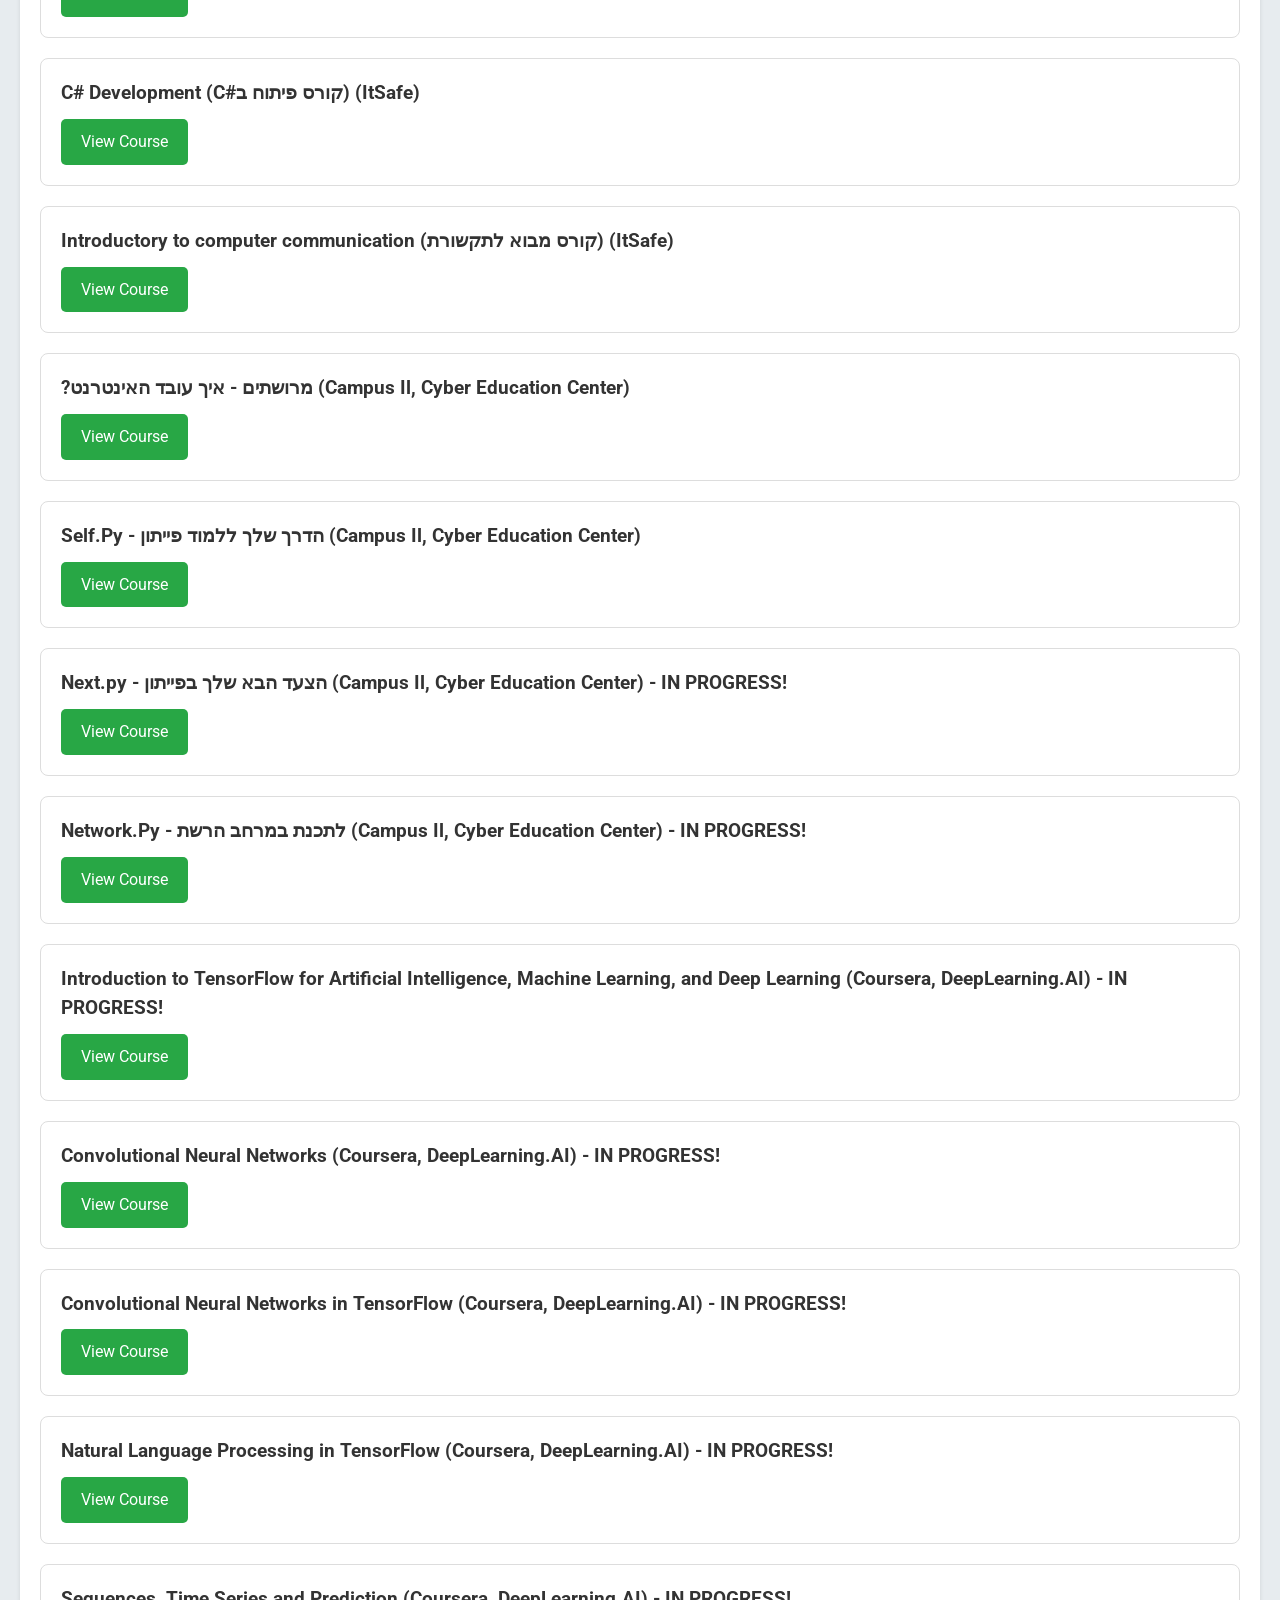
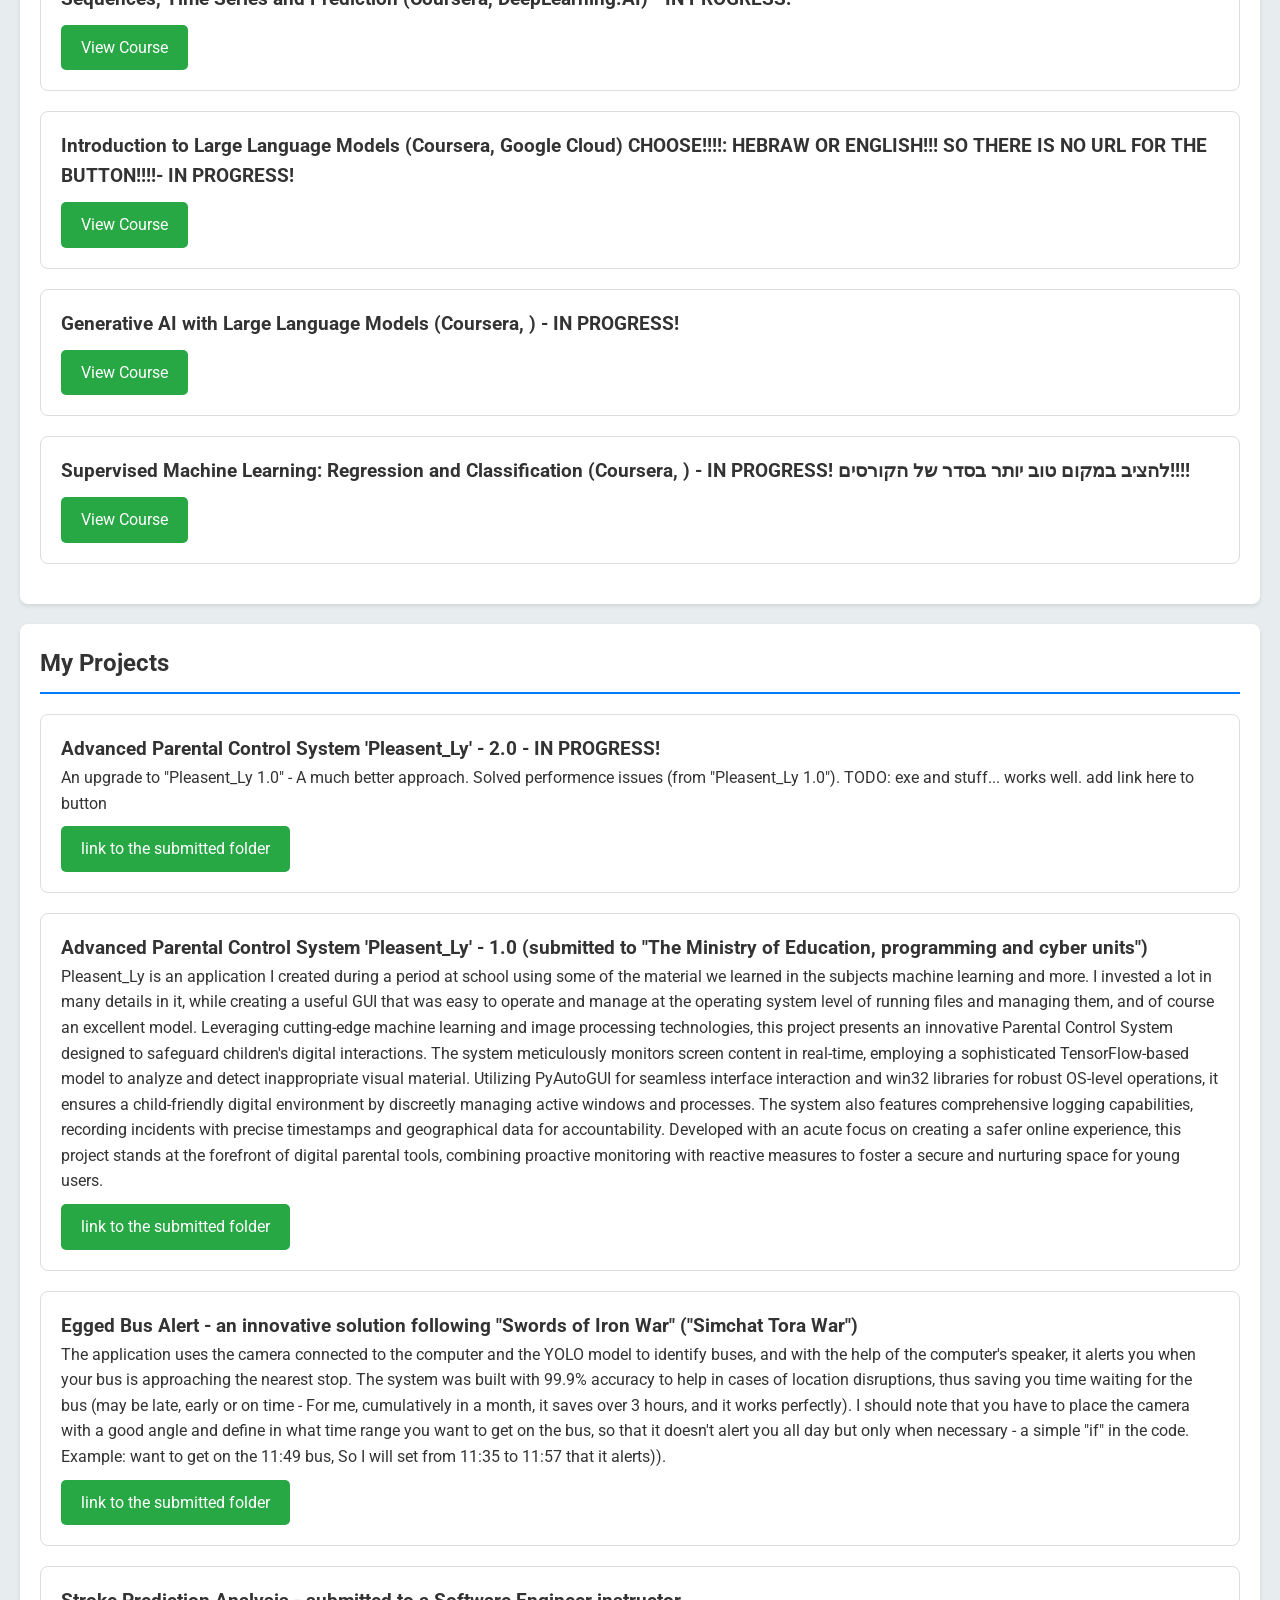
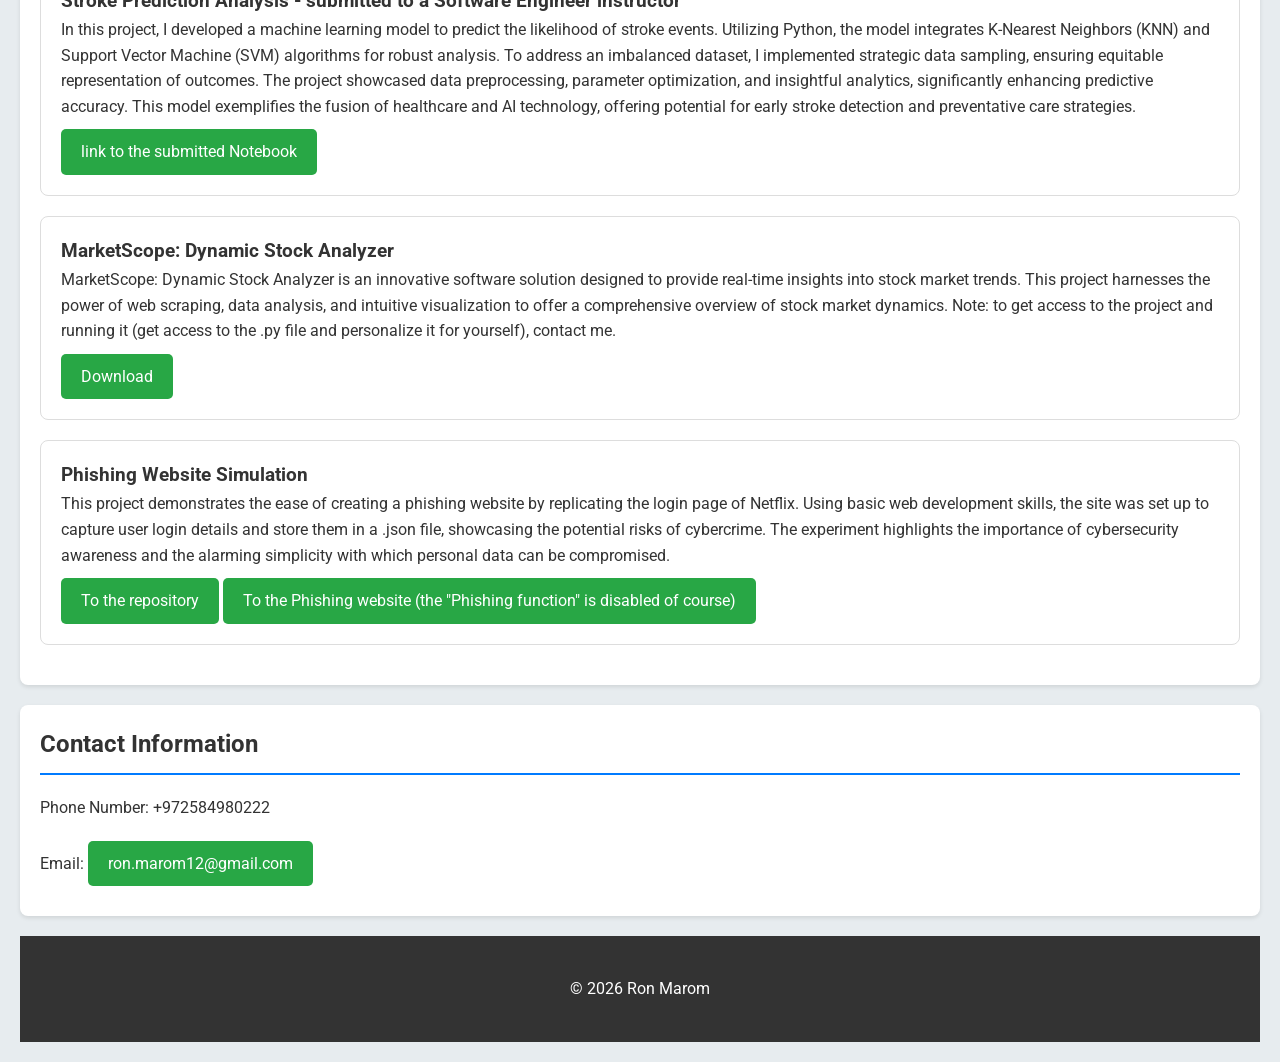
==== commit 63fe1704: "Update index.html" ====
--- a/index.html
+++ b/index.html
@@ -87,15 +87,15 @@
 	<div class="skills-languages-class">
         <h3>Python</h3>
         </div>
+	<h3 style="color:lightgreen;">Used long ago and not using daily:</h3>
+	<div class="skills-languages-class">
+        <h3>C</h3>
+        </div>
 	<div class="skills-languages-class">
         <h3>C#</h3>
         </div>
 	<div class="skills-languages-class">
         <h3>Java</h3>
-        </div>
-	<h3 style="color:lightgreen;">Used long ago and not using daily:</h3>
-	<div class="skills-languages-class">
-        <h3>C</h3>
         </div>
 	<div class="skills-languages-class">
         <h3>HTML, CSS</h3>
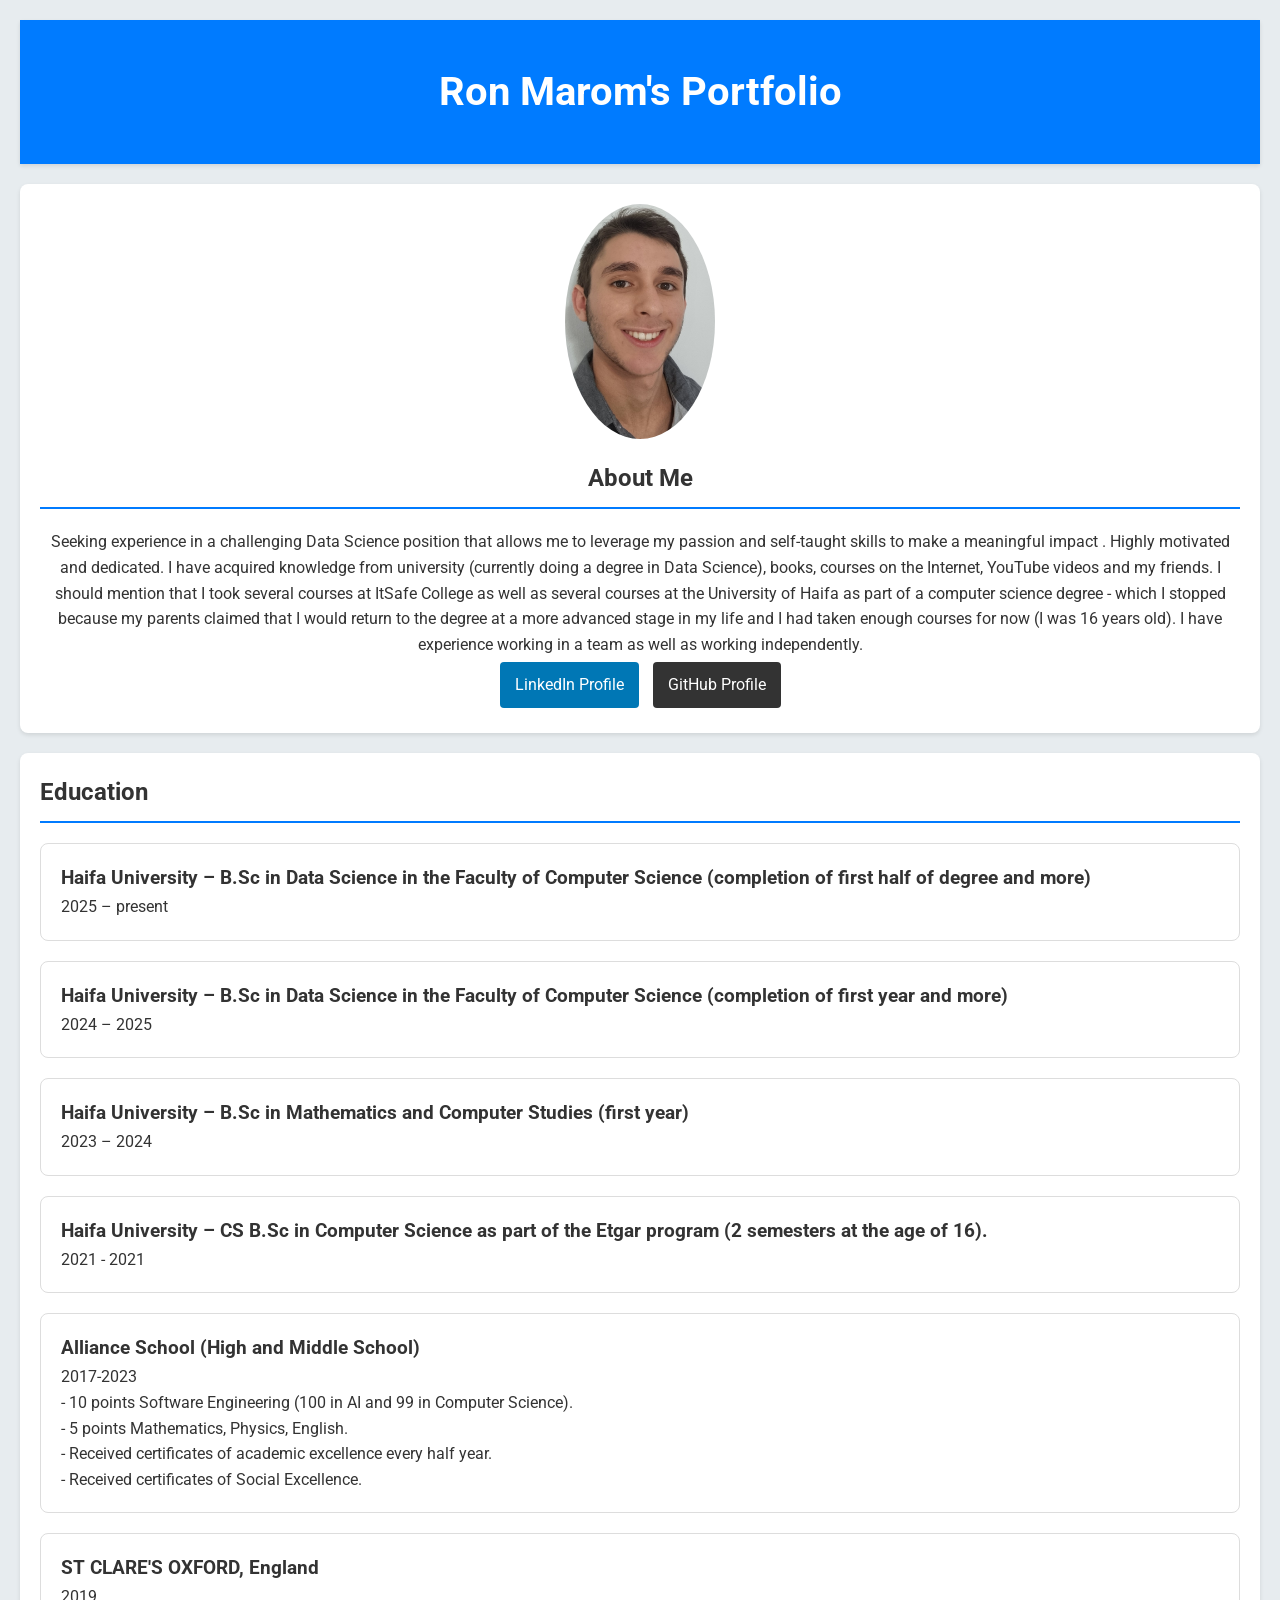
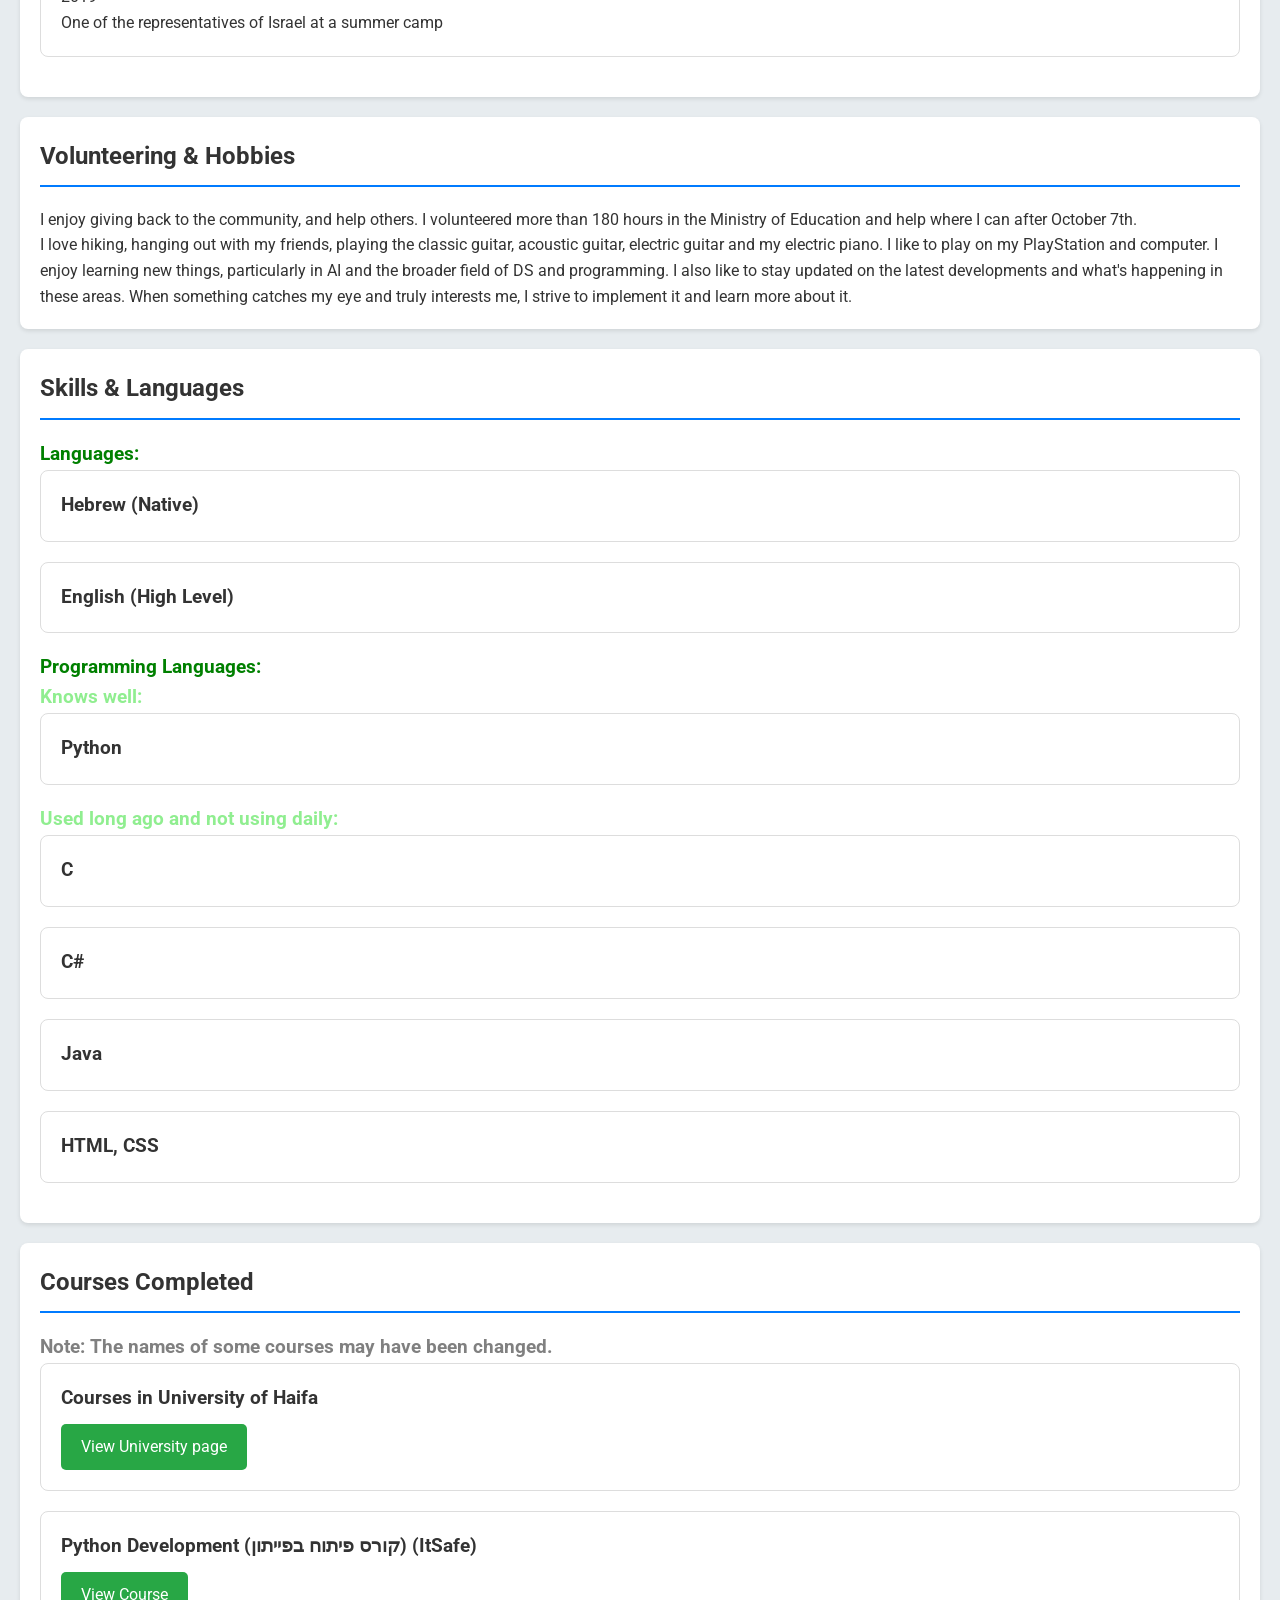
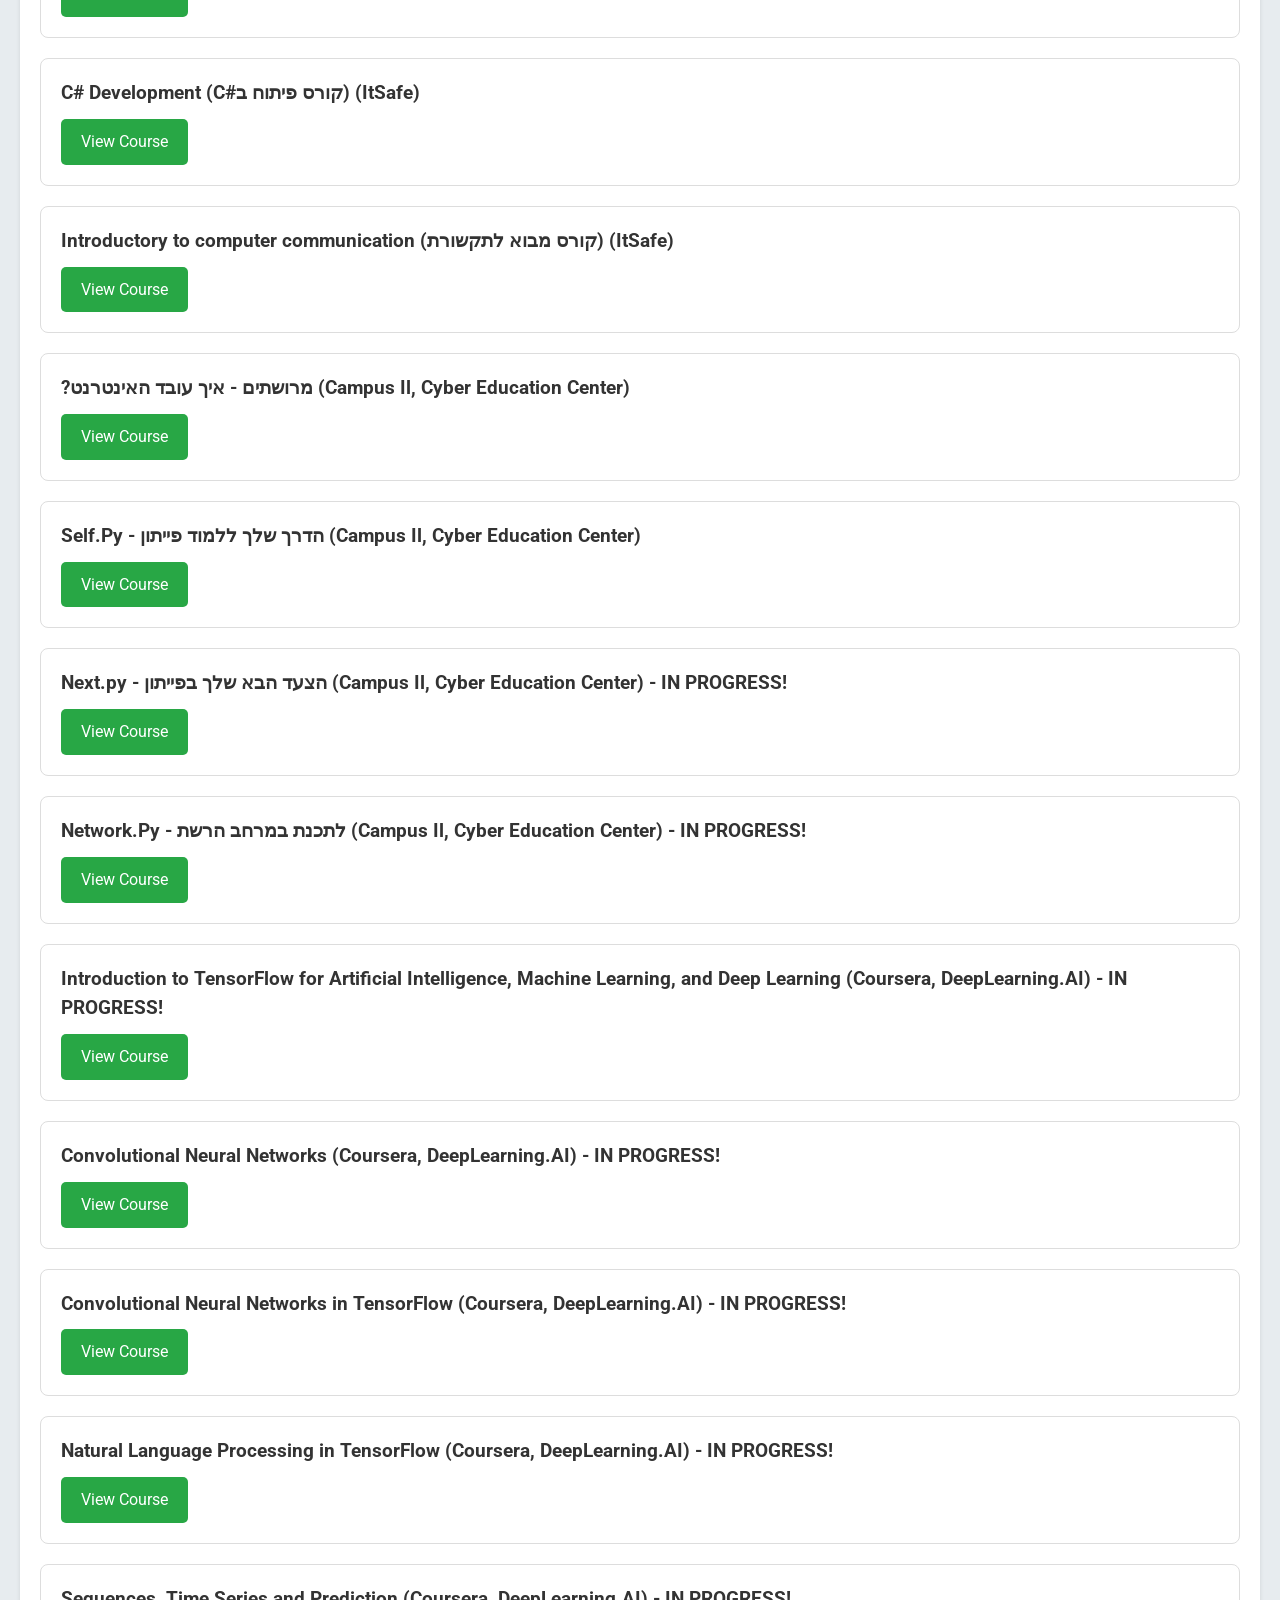
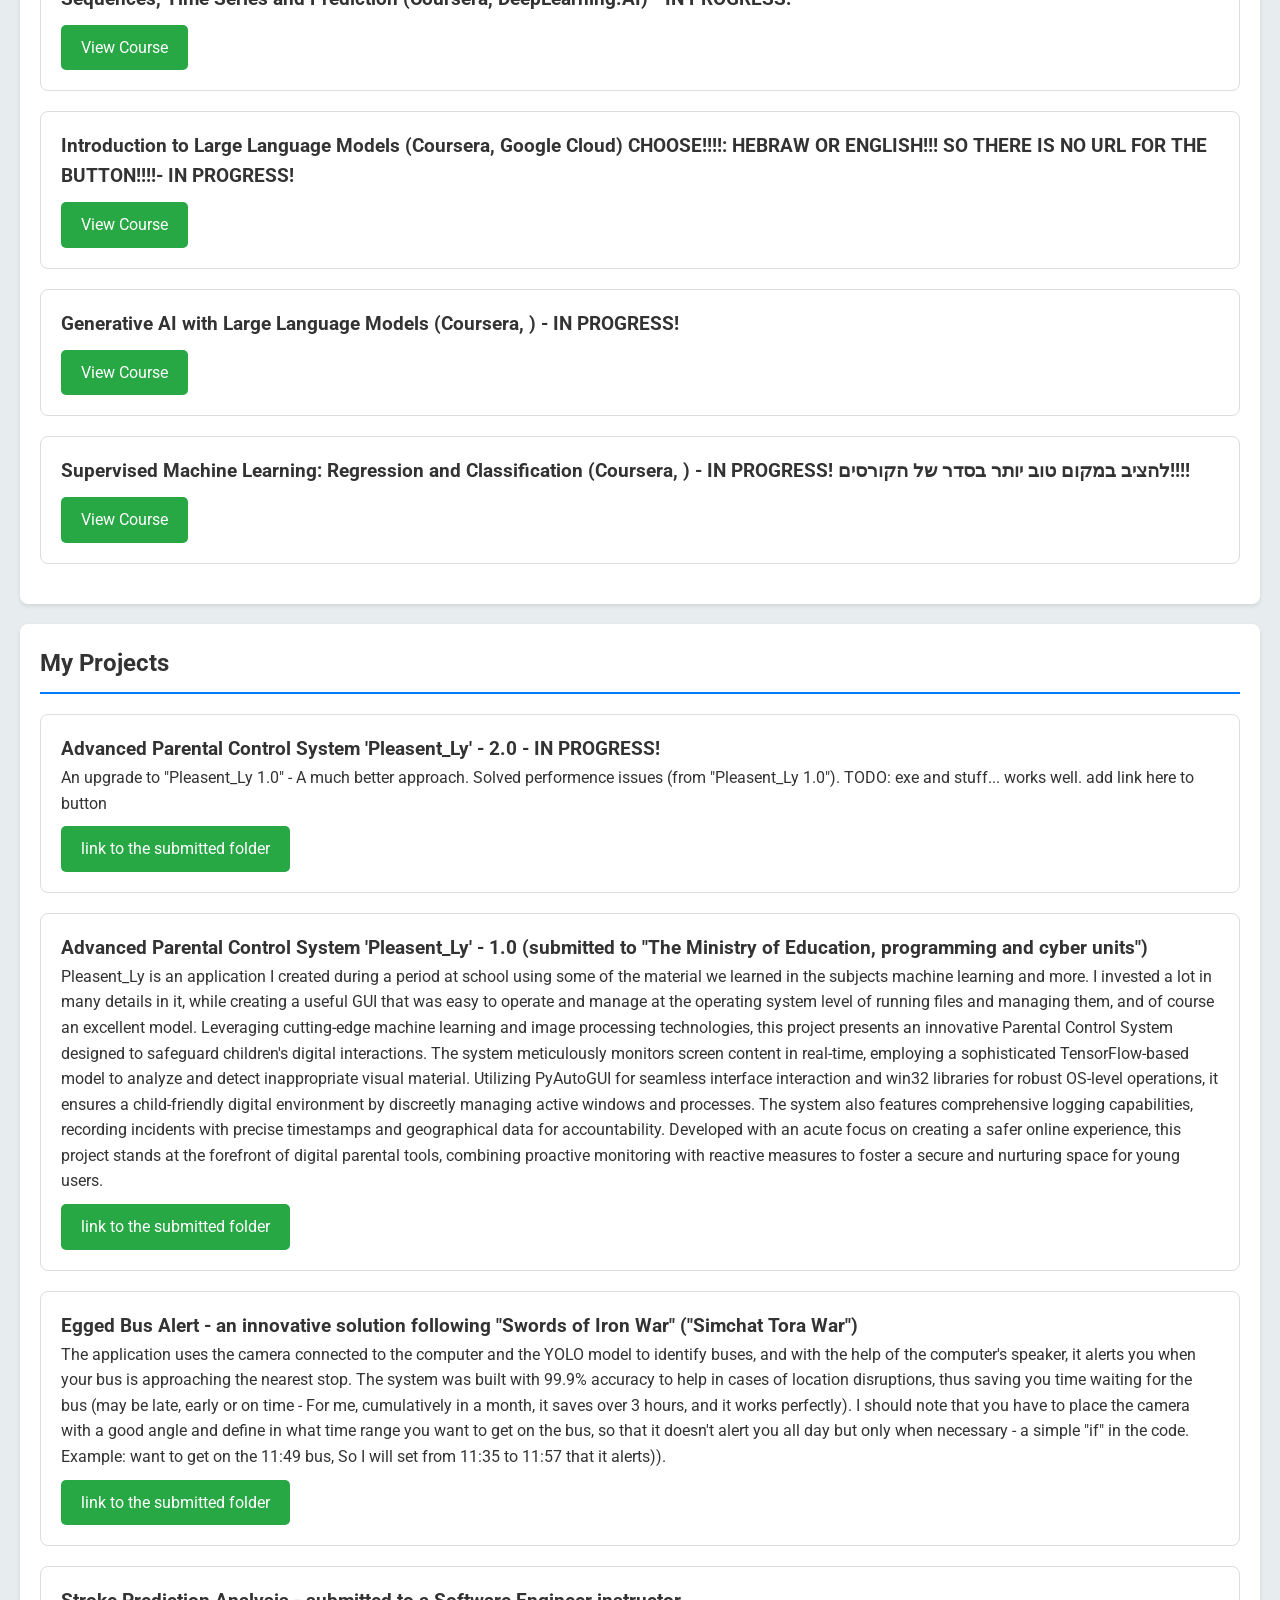
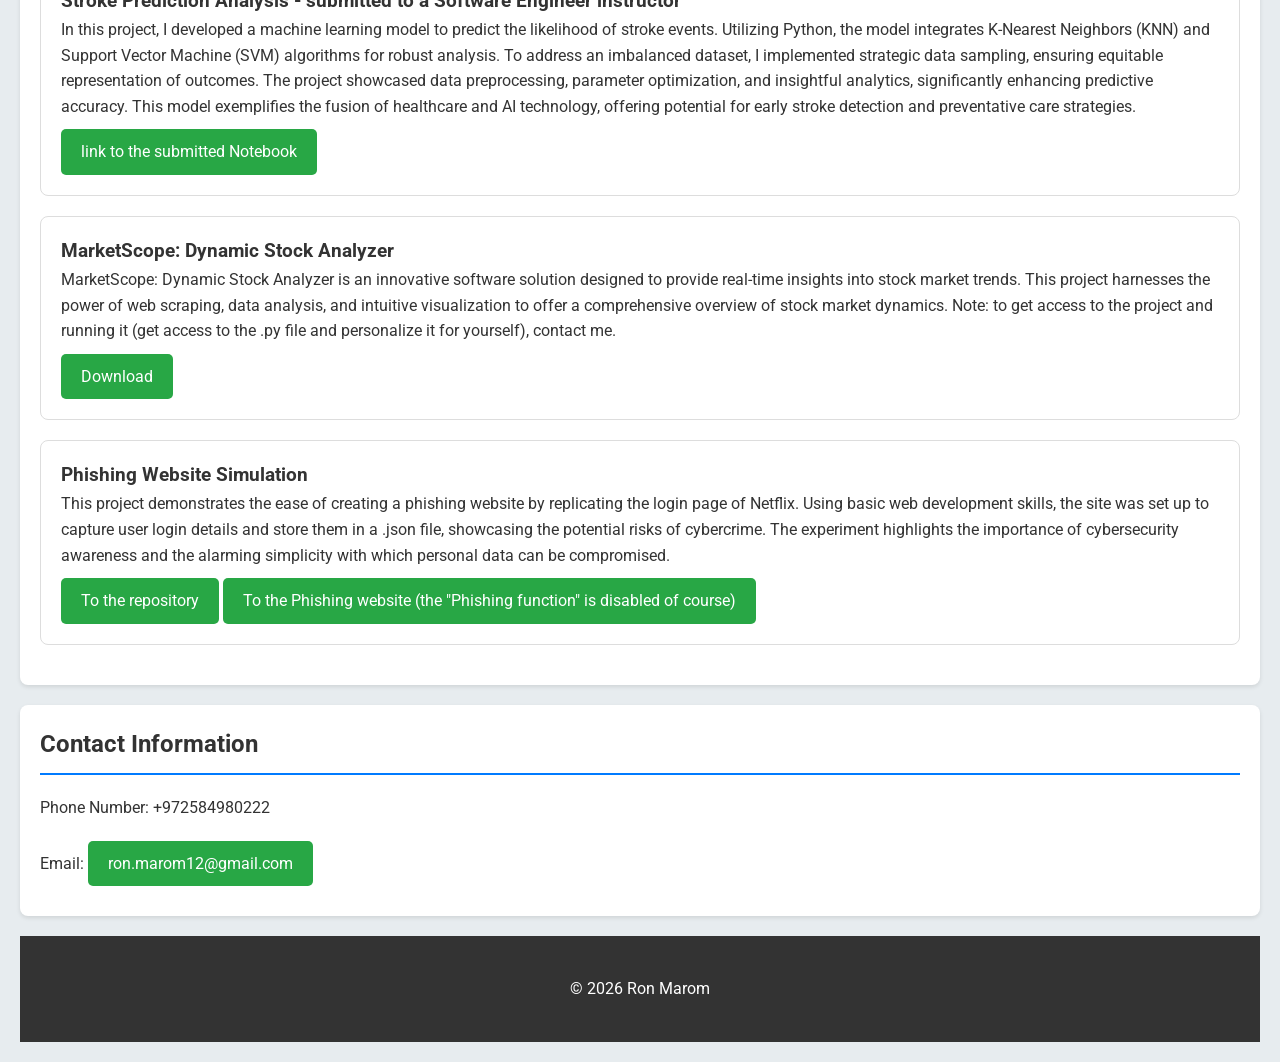
==== commit e722b2dc: "Update index.html" ====
--- a/index.html
+++ b/index.html
@@ -68,7 +68,7 @@
         <p>I enjoy giving back to the community, and help others. I volunteered more than 180 hours in the Ministry of Education and help where I can after October 7th.</p>
 	<p></p>
 	<p></p>
-        <p>I love hiking, hanging out with my friends, playing the classic guitar, acoustic guitar, electric guitar and my electric piano. I like to play on my PlayStation and computer. I enjoy learning new things, particularly in AI and the broader field of programming. I also like to stay updated on the latest developments and what's happening in these areas. When something catches my eye and truly interests me, I strive to implement it and learn more about it.</p>
+        <p>I love hiking, hanging out with my friends, playing the classic guitar, acoustic guitar, electric guitar and my electric piano. I like to play on my PlayStation and computer. I enjoy learning new things, particularly in AI and the broader field of DS and programming. I also like to stay updated on the latest developments and what's happening in these areas. When something catches my eye and truly interests me, I strive to implement it and learn more about it.</p>
     </section>
 
 
@@ -235,3 +235,4 @@
 </html>
 
 
+
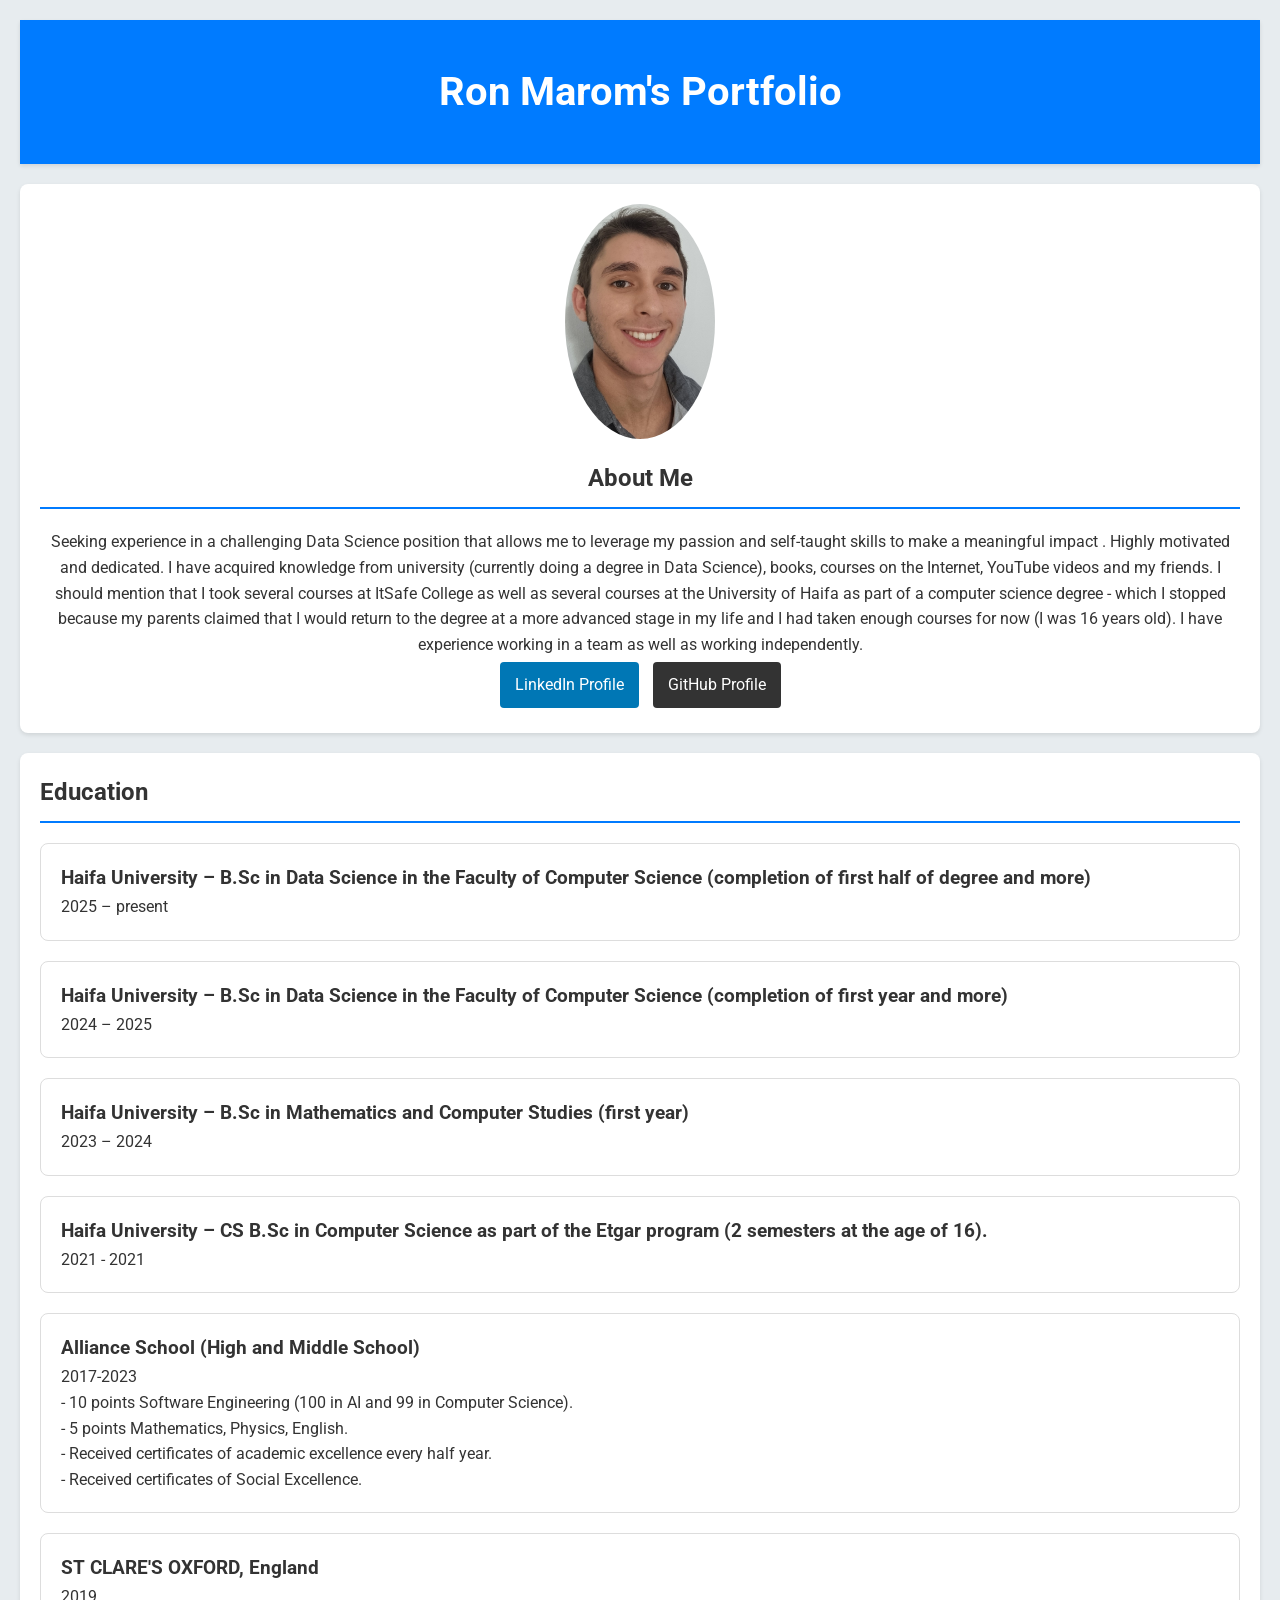
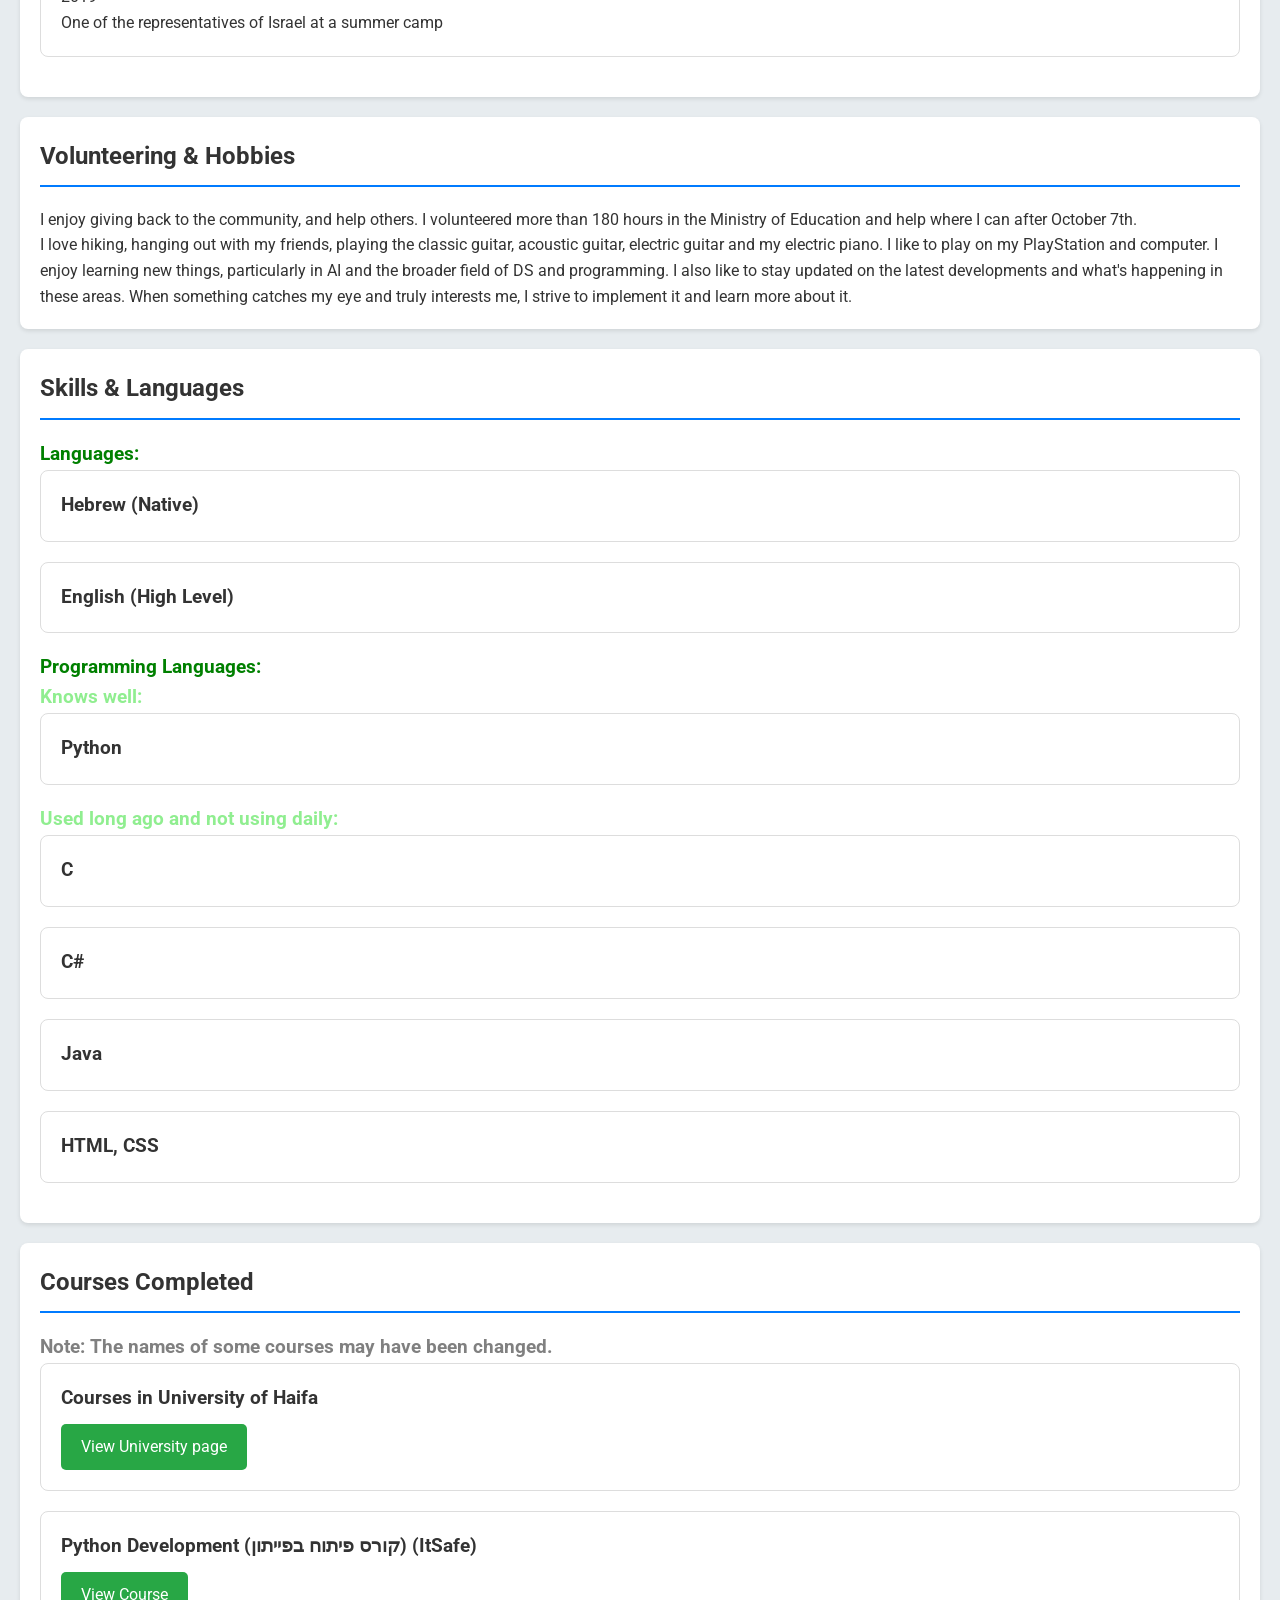
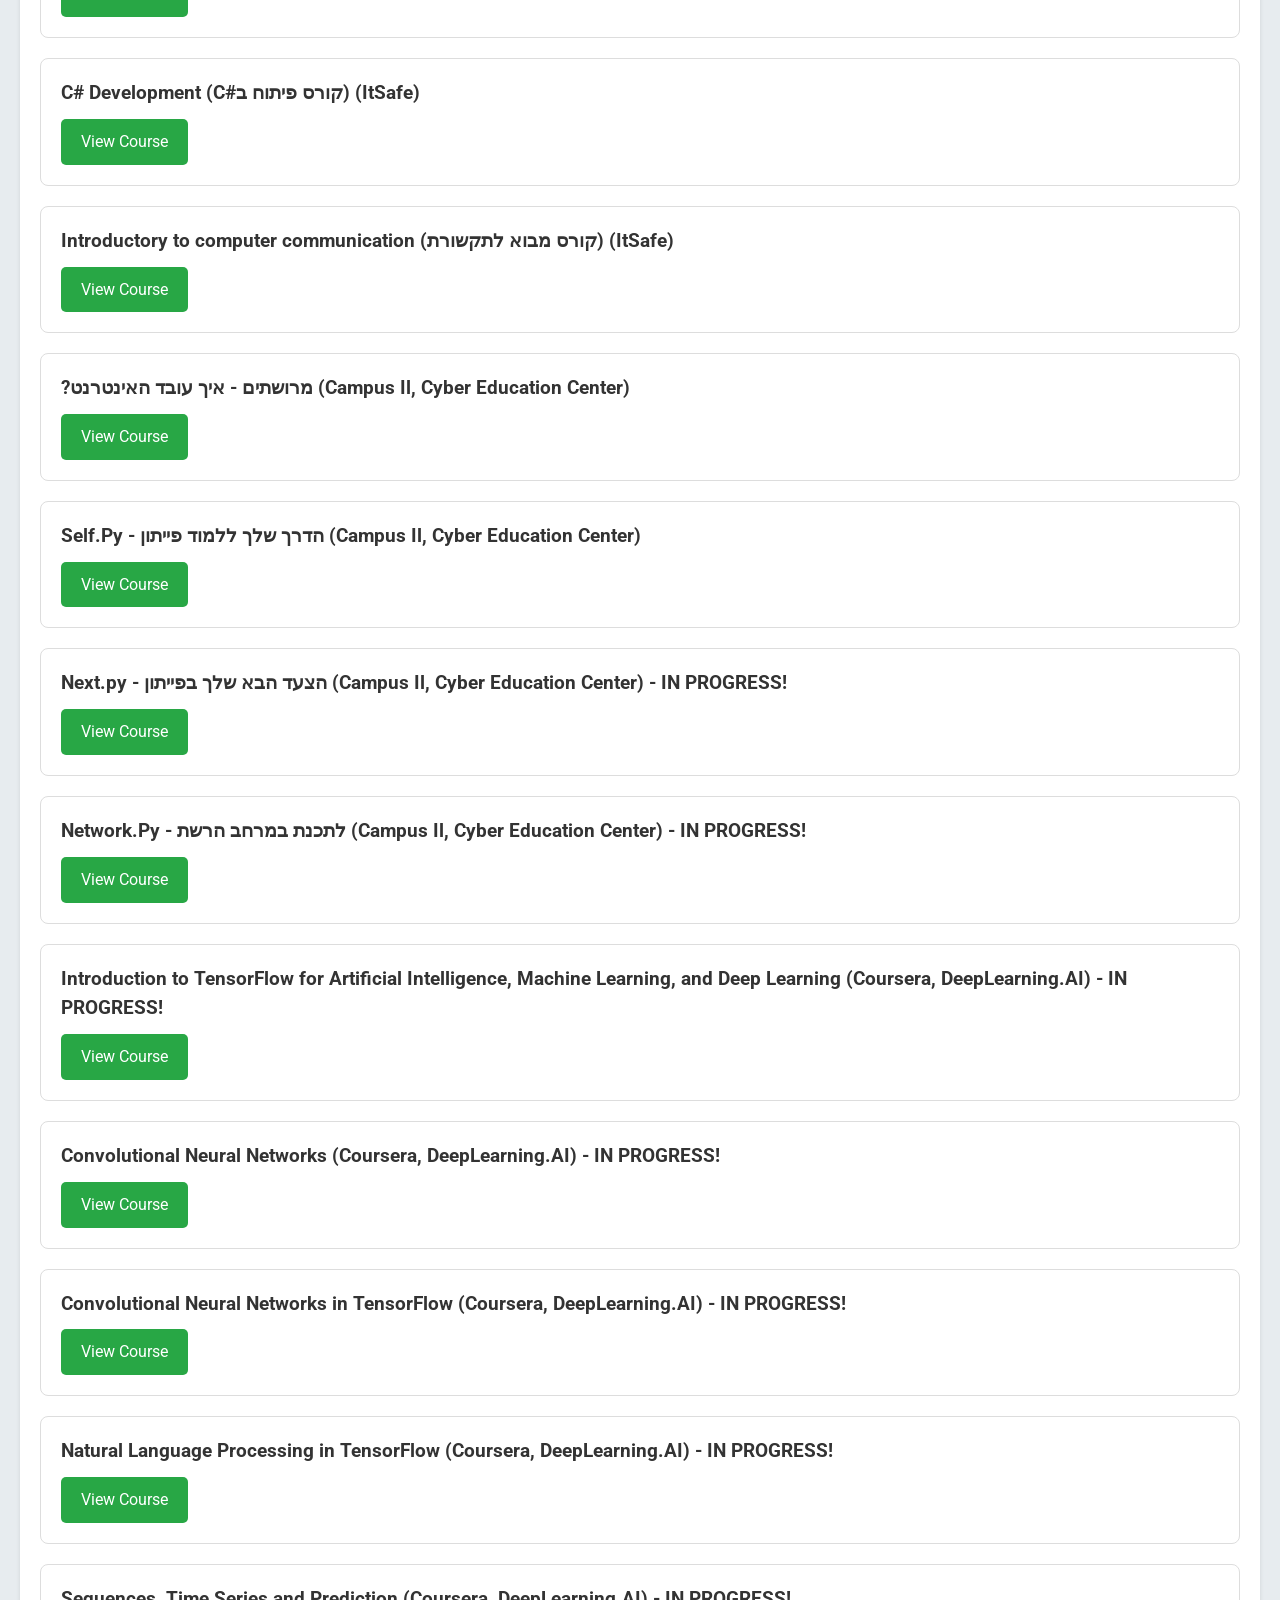
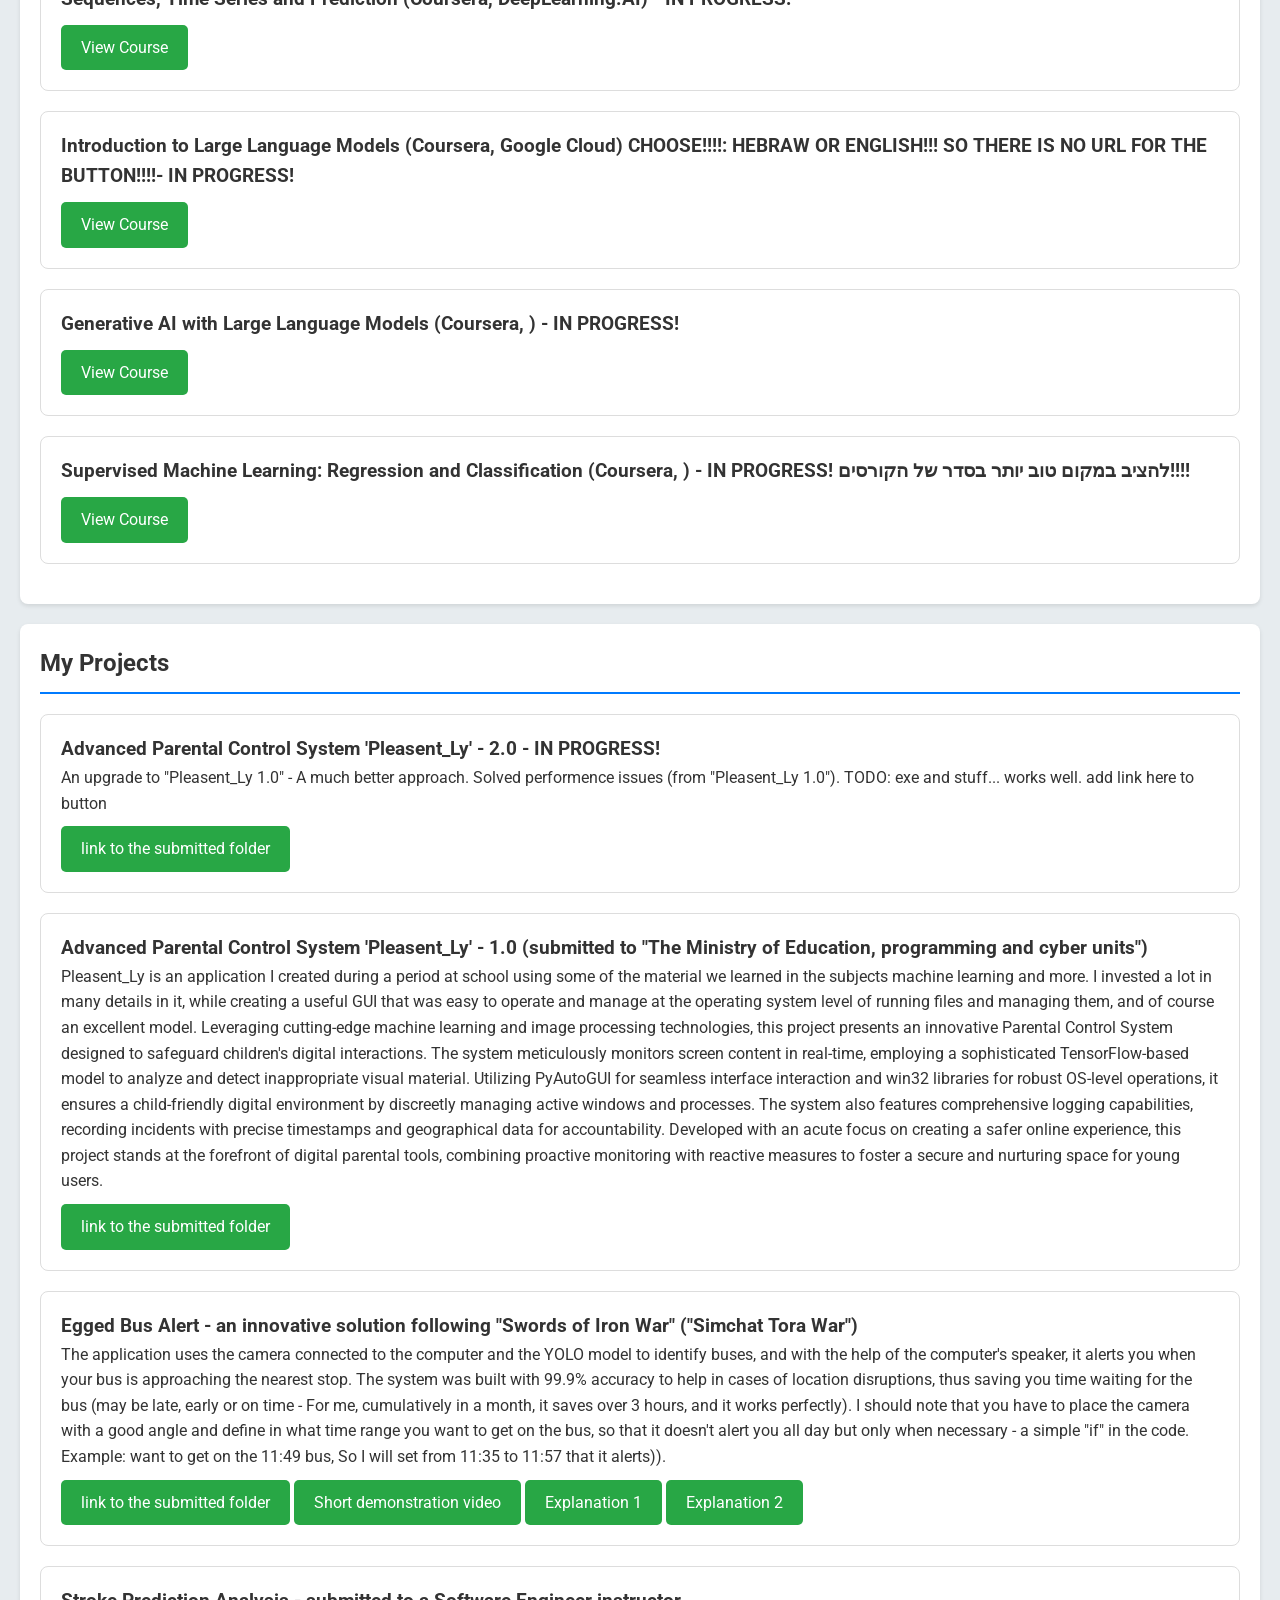
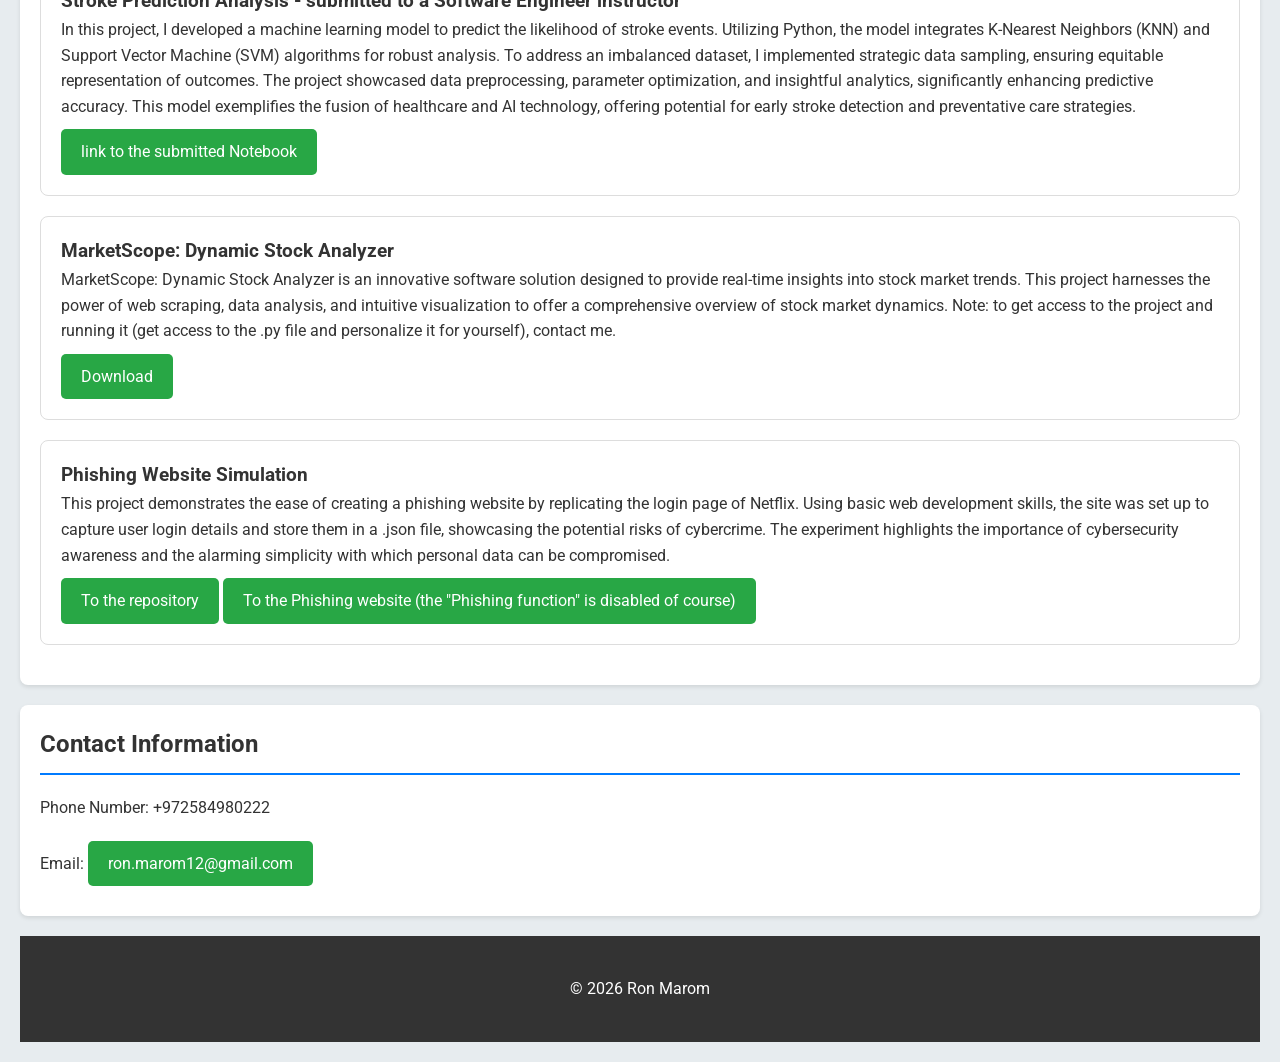
==== commit 637d09c2: "Update index.html" ====
--- a/index.html
+++ b/index.html
@@ -198,6 +198,9 @@
 	    <h3>Egged Bus Alert - an innovative solution following "Swords of Iron War" ("Simchat Tora War")</h3>
 	    <p>The application uses the camera connected to the computer and the YOLO model to identify buses, and with the help of the computer's speaker, it alerts you when your bus is approaching the nearest stop. The system was built with 99.9% accuracy to help in cases of location disruptions, thus saving you time waiting for the bus (may be late, early or on time - For me, cumulatively in a month, it saves over 3 hours, and it works perfectly). I should note that you have to place the camera with a good angle and define in what time range you want to get on the bus, so that it doesn't alert you all day but only when necessary - a simple "if" in the code. Example: want to get on the 11:49 bus, So I will set from 11:35 to 11:57 that it alerts)).</p>
 	    <a href="">link to the submitted folder</a>
+	    <a href="Bus%20Arrival%20Detection%20System%20VIDEOS/Bus%20Arrival%20Detection%20System%20BUS_ARRIVAL.mp4" target="_blank">Short demonstration video</a>
+	    <a href="Bus%20Arrival%20Detection%20System%20VIDEOS/Bus%20Arrival%20Detection%20System%20EXP%20video1.mp4" target="_blank">Explanation 1</a>
+	    <a href="Bus%20Arrival%20Detection%20System%20VIDEOS/Bus%20Arrival%20Detection%20System%20EXP%20video2.mp4" target="_blank">Explanation 2</a>
         </div>
         <div class="project">
             <h3>Stroke Prediction Analysis - submitted to a Software Engineer instructor</h3>
